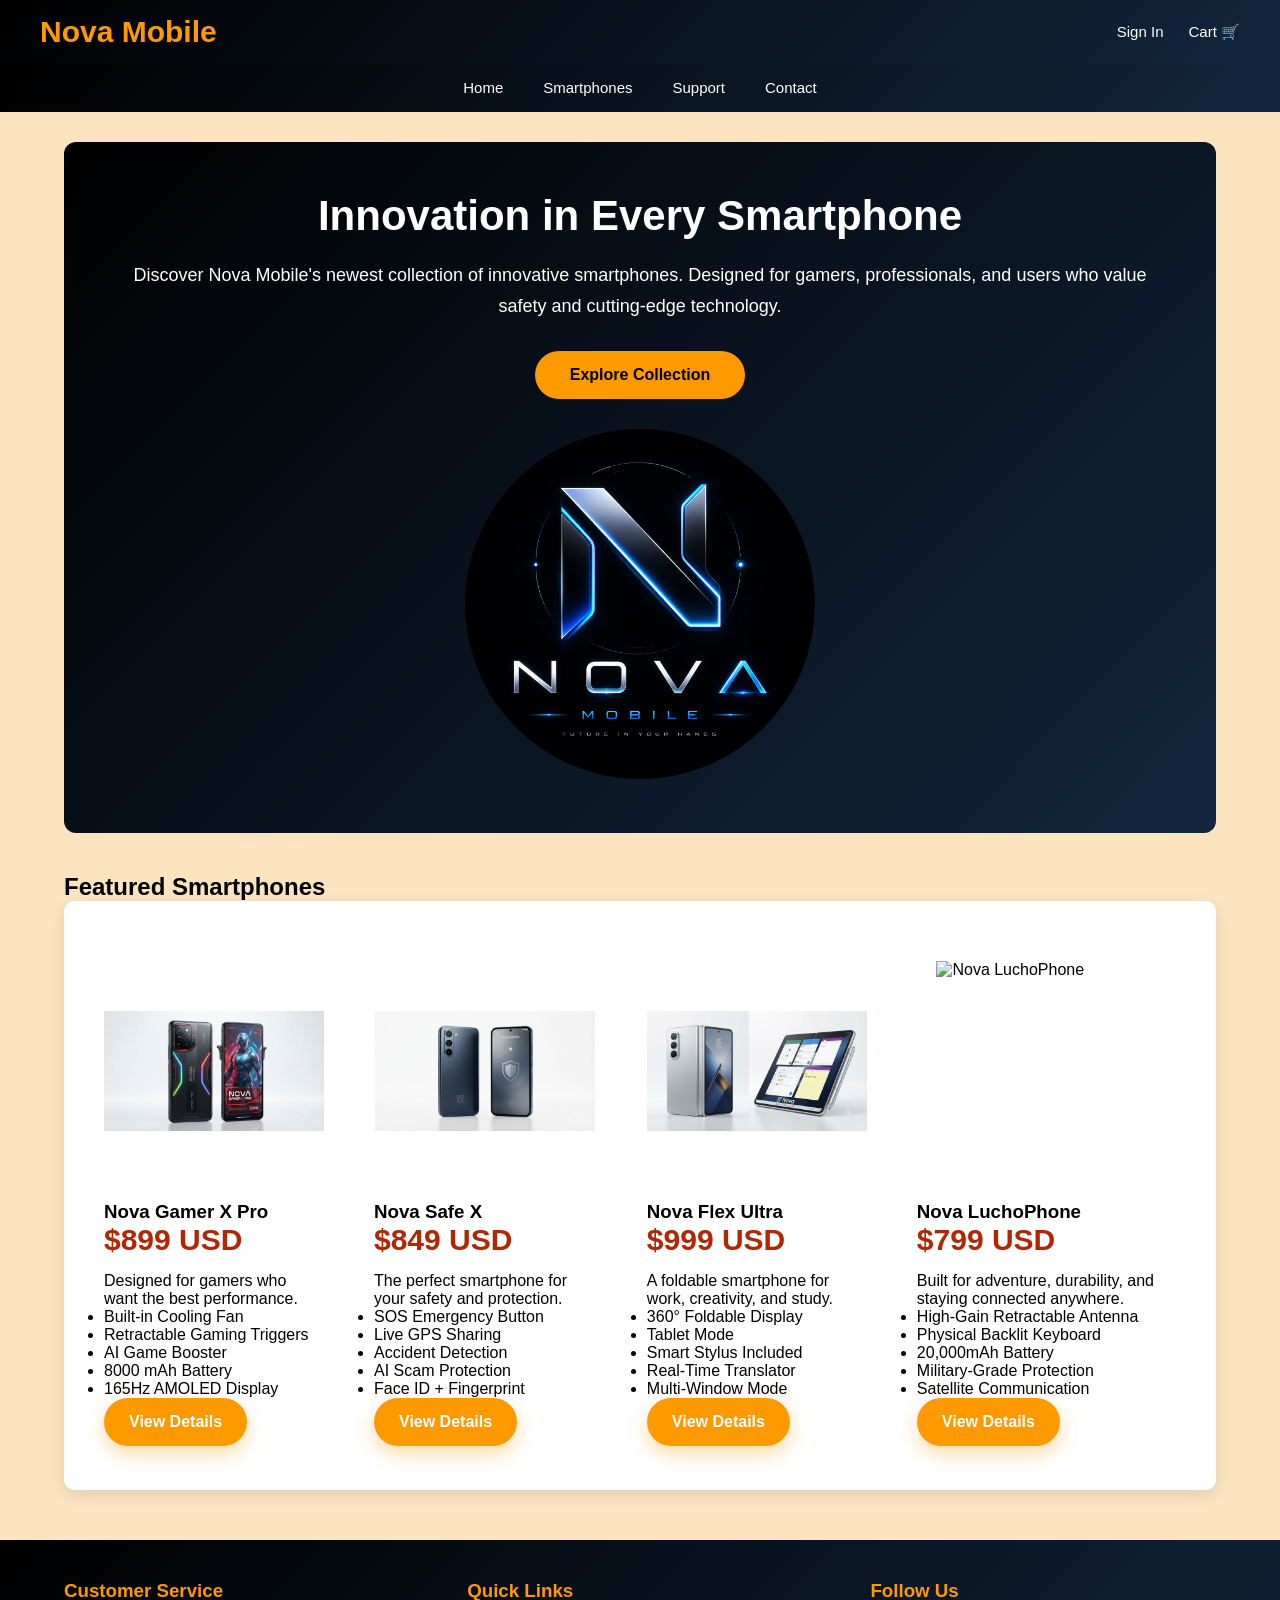
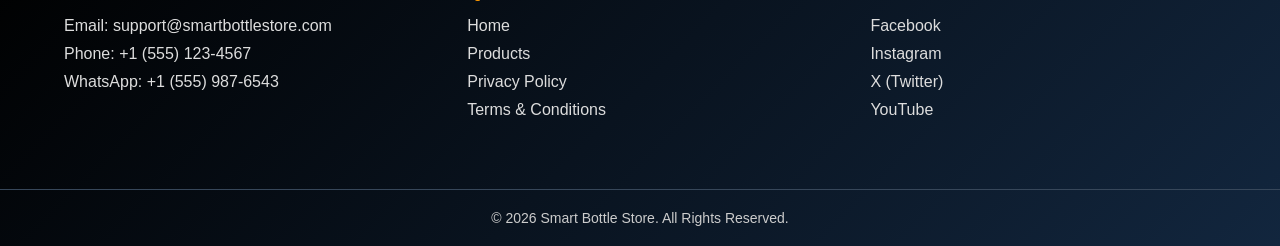
==== index.html @ 38d698f3 "Add files via upload" ====
<!DOCTYPE html>
<html lang="en">
<head>
    <meta charset="UTF-8">
    <meta name="viewport" content="width=device-width, initial-scale=1.0">
    <title>Smart Bottle Store</title>
    <link rel="stylesheet" href="css/style.css">
</head>
<body>
    <!-- HEADER -->
<header>

    <!-- Top Bar -->
    <div class="top-header">

        <!-- Logo -->
        <div class="logo">
            <h1>Nova Mobile</h1>
        </div>

    
        <!-- User Menu -->
        <div class="user-menu">
            <a href="#">Sign In</a>
            <a href="#">Cart 🛒</a>
        </div>

    </div>

    <!-- Navigation -->
    <nav>
        <ul>
            <li><a href="index.html">Home</a></li>
            <li><a href="#Smartphones">Smartphones</a></li>
            <li><a href="#customer-service">Support</a></li>
            <li><a href="#customer-service">Contact</a></li>
        </ul>
    </nav>

</header>
<!-- HERO BANNER -->
<section class="hero-banner">

    <div class="hero-content">

        <h2>Innovation in Every Smartphone</h2>

        <p>
            Discover Nova Mobile's newest collection of innovative smartphones.
            Designed for gamers, professionals, and users who value safety and cutting-edge technology.
        </p>

        <a href="#Smartphones" class="shop-btn">Explore Collection</a>

    </div>

    <div class="hero-image">
        <img src="img/logo2.png" alt="Nova Mobile Smartphones">
    </div>

</section>
<!-- MAIN CONTENT -->
 
<main>
    <section class="products" id="Smartphones">

        <h2 class="section-title">Featured Smartphones</h2>

        <div class="product-container">

            <!-- PHONE 1 -->
            <div class="product-card">

                <img src="img/Gemini_Generated_Image_2kszcy2kszcy2ksz.png" alt="Nova Gamer X Pro">

                <h3>Nova Gamer X Pro</h3>

                <p class="price">$899 USD</p>

                <p>
                    Designed for gamers who want the best performance.
                </p>

                <ul>
                    <li> Built-in Cooling Fan</li>
                    <li> Retractable Gaming Triggers</li>
                    <li> AI Game Booster</li>
                    <li> 8000 mAh Battery</li>
                    <li> 165Hz AMOLED Display</li>
                </ul>

                
                <a href="gamer-x-pro.html" class="buy-btn"> View Details</a>

            </div>

            <!-- PHONE 2 -->
            <div class="product-card">

                <img src="img/Gemini_Generated_Image_jlbcwejlbcwejlbc.png" alt="Nova Safe X">

                <h3>Nova Safe X</h3>

                <p class="price">$849 USD</p>

                <p>
                    The perfect smartphone for your safety and protection.
                </p>

                <ul>
                    <li> SOS Emergency Button</li>
                    <li> Live GPS Sharing</li>
                    <li> Accident Detection</li>
                    <li> AI Scam Protection</li>
                    <li> Face ID + Fingerprint</li>
                </ul>

                
               <a href="safe-x.html" class="buy-btn"> View Details</a>
            </div>

            <!-- PHONE 3 -->
            <div class="product-card">

                <img src="img/Gemini_Generated_Image_oyzgpmoyzgpmoyzg.png" alt="Nova Flex Ultra">

                <h3>Nova Flex Ultra</h3>

                <p class="price">$999 USD</p>

                <p>
                    A foldable smartphone for work, creativity, and study.
                </p>

                <ul>
                    <li> 360° Foldable Display</li>
                    <li> Tablet Mode</li>
                    <li> Smart Stylus Included</li>
                    <li> Real-Time Translator</li>
                    <li> Multi-Window Mode</li>
                </ul>

                
                <a href="flex-ultra.html" class="buy-btn"> View Details</a>

            </div>


            <div class="product-card">

    <img src="img/luchophone.png" alt="Nova LuchoPhone">

    <h3>Nova LuchoPhone</h3>

    <p class="price">$799 USD</p>

    <p>
        Built for adventure, durability, and staying connected anywhere.
    </p>

    <ul>
        <li> High-Gain Retractable Antenna</li>
        <li> Physical Backlit Keyboard</li>
        <li> 20,000mAh Battery</li>
        <li> Military-Grade Protection</li>
        <li> Satellite Communication</li>
    </ul>

    <a href="luchophone.html" class="buy-btn">
        View Details
    </a>

</div>


        </div>

    </section>
    

</main>

<!-- PHONE 4 -->




        <!-- FOOTER -->
    <footer>

        <div class="footer-container">

            <!-- Customer Service -->
            <div class="footer-section"id="customer-service">
                <h3>Customer Service</h3>
                <p>Email: support@smartbottlestore.com</p>
                <p>Phone: +1 (555) 123-4567</p>
                <p>WhatsApp: +1 (555) 987-6543</p>
            </div>

            <!-- Quick Links -->
            <div class="footer-section">
                <h3>Quick Links</h3>
                <ul>
                    <li><a href="#">Home</a></li>
                    <li><a href="#">Products</a></li>
                    <li><a href="#">Privacy Policy</a></li>
                    <li><a href="#">Terms & Conditions</a></li>
                </ul>
            </div>

            <!-- Follow Us -->
            <div class="footer-section">
                <h3>Follow Us</h3>
                <p>Facebook</p>
                <p>Instagram</p>
                <p>X (Twitter)</p>
                <p>YouTube</p>
            </div>

        </div>

        <hr>

        <div class="footer-bottom">
            <p>&copy; 2026 Smart Bottle Store. All Rights Reserved.</p>
        </div>









        <!-- SUCCESS MODAL -->

<div id="successModal" class="modal">

    <div class="modal-content success-content">

        <h1>🎉</h1>

        <h2>Purchase Successful!</h2>

        <p>

            Thank you for choosing Nova Mobile.

        </p>

        <p>

            Your order has been placed successfully.

        </p>

        <h3>

            Order Number

        </h3>

        <p>

            #NM-2026-00154

        </p>

        <h3>

            Estimated Delivery

        </h3>

        <p>

            2 - 5 Business Days

        </p>

        <button id="continueShopping">

            Continue Shopping

        </button>

    </div>

</div>
    </footer>



<script>

const modal = document.getElementById("checkoutModal");

const openBtn = document.getElementById("openCheckout");

const closeBtn = document.querySelector(".close");

const cancelBtn = document.querySelector(".cancel-btn");

const confirmBtn = document.querySelector(".confirm-btn");

openBtn.onclick = function(){

    modal.style.display = "flex";

}

closeBtn.onclick = function(){

    modal.style.display = "none";

}

cancelBtn.onclick = function(){

    modal.style.display = "none";

}

window.onclick = function(event){

    if(event.target == modal){

        modal.style.display = "none";

    }

}

confirmBtn.onclick = function(){

    modal.style.display = "none";

    document.getElementById("successModal").style.display = "flex";

}

</script>











</body>
</html>
---- css/style.css ----
/* ==========================
   GENERAL
========================== */

*{
    margin: 0;
    padding: 0;
    box-sizing: border-box;
    font-family: Arial, Helvetica, sans-serif;

}
html{
    scroll-behavior: smooth;
}

body{
    background: #f991003e;
}

/* ==========================
   HEADER
========================== */

header{
    width: 100%;
}

/* Barra superior */

.top-header{
     background: linear-gradient(135deg,#000000, #12263e);
    color: white;

    display: flex;
    justify-content: space-between;
    align-items: center;

    padding: 15px 40px;
}

/* Logo */

.logo h1{
    font-size: 30px;
    color: #ff9900;
    cursor: pointer;
    
}

/* ==========================
   SEARCH BAR
========================== */

.search-box{
    width: 50%;
}

.search-box form{
    display: flex;
}

.search-box input{
    width: 100%;
    padding: 12px;

    border: none;
    outline: none;

    font-size: 16px;

    border-radius: 5px 0 0 5px;
}

.search-box button{
    background: #febd69;
    border: none;

    padding: 12px 20px;

    cursor: pointer;

    border-radius: 0 5px 5px 0;

    transition: .3s;
}

.search-box button:hover{
    background: #f3a847;
}

/* ==========================
   USER MENU
========================== */

.user-menu{
    display: flex;
    gap: 25px;
}

.user-menu a{
    color: white;
    text-decoration: none;
    font-size: 15px;
    transition: .3s;
}

.user-menu a:hover{
    color: #ff9900;
}

/* ==========================
   NAVIGATION
========================== */

nav{
     background: linear-gradient(135deg,#000000, #12263e);
}

nav ul{
    display: flex;
    justify-content: center;
    list-style: none;
}

nav ul li{
    padding: 15px 20px;
}

nav ul li a{
    text-decoration: none;
    color: white;
    font-size: 15px;
    transition: .3s;
}

nav ul li:hover{
    background: #000000;
}

nav ul li a:hover{
    color: #ff9900;
}
/* ==========================
   HERO BANNER
========================== */

.hero-banner{
    width: 90%;
    margin: 30px auto;
    background: linear-gradient(135deg,#000000, #12263e);
    color: white;

    display: flex;
    justify-content: space-between;
    align-items: center;

    padding: 50px;

    border-radius: 12px;
    flex-direction: column;
    text-align: center;
}

.hero-content{
    width: 100%;
}

.hero-content h2{
    font-size: 42px;
    margin-bottom: 20px;
}

.hero-content p{
    font-size: 18px;
    line-height: 1.7;
    margin-bottom: 30px;
}

.shop-btn{
    display: inline-block;
    background: #ff9900;
    color: black;

    text-decoration: none;

    padding: 15px 35px;

    border-radius: 30px;

    font-weight: bold;

    transition: .3s;
}

.shop-btn:hover{
    background: #febd69;
}

.hero-image{
    width: 100%;
    text-align: center;
    margin-top: 30px;
    
}

.hero-image img{
    width: 100%;
    max-width: 350px;
    border-radius: 80%;

}




/* ==========================
   MAIN CONTENT
========================== */

main{
    width: 90%;
    margin: 40px auto;
}

/* Contenedor del producto */

.product-container{
    background: white;
    border-radius: 10px;
    padding: 40px;

    display: flex;
    gap: 50px;

    box-shadow: 0 5px 15px rgba(0,0,0,.1);
}

/* ==========================
   PRODUCT IMAGE
========================== */

.product-image{
    flex: 1;

    display: flex;
    justify-content: center;
    align-items: center;
}

.product-image img{
    width: 100%;
    max-width: 400px;

    transition: .3s;
}

.product-image img:hover{
    transform: scale(1.05);
}

/* ==========================
   PRODUCT INFORMATION
========================== */

.product-info{
    flex: 1.2;
}

.product-info h2{
    font-size: 32px;
    color: #131921;

    margin-bottom: 20px;
}

.category,
.price,
.availability{
    font-size: 18px;
    margin-bottom: 15px;
}

.price{
    color: #B12704;
    font-size: 30px;
    font-weight: bold;
}

.availability{
    color: green;
    font-weight: bold;
}

.product-info h3{
    margin-top: 25px;
    margin-bottom: 10px;
    color: #232f3e;
}

.product-info p{
    line-height: 1.7;
    color: #444;
}

.product-info ul{
    margin-top: 15px;
    margin-left: 20px;
}

.product-info ul li{
    margin-bottom: 10px;
    color: #333;
}

/* ==========================
   PRODUCT CARD IMAGE
========================== */

.product-card img{
    width: 220px;
    height: 220px;

    object-fit: contain;

    display: block;
    margin: 20px auto;
}

/* ==========================
   BUY BUTTON
========================== */

.buy-btn{

    position: relative;

    overflow: hidden;

    background: linear-gradient(135deg,#ff9900,#ff6b00);

    color: white;

    border: none;

    padding: 16px 35px;

    border-radius: 50px;

    font-size: 17px;

    font-weight: bold;

    cursor: pointer;

    transition: all .35s ease;

    box-shadow: 0 8px 20px rgba(255,153,0,.35);

}

.buy-btn:hover{

    transform: translateY(-4px);

    box-shadow: 0 15px 30px rgba(255,153,0,.45);

}

.buy-btn::before{

    content:"";

    position:absolute;

    top:0;

    left:-120%;

    width:70%;

    height:100%;

    background:rgba(255,255,255,.35);

    transform:skewX(-25deg);

    transition:.6s;

}

.buy-btn:hover::before{

    left:150%;

}

.buy-btn:active{

    transform:scale(.96);

}
.buy-btn{

    display:inline-block;

    text-decoration:none;

    background:linear-gradient(135deg,#ff9900,#ff6b00);

    color:white;

    padding:16px 35px;

    border-radius:50px;

    font-size:17px;

    font-weight:bold;

    transition:.35s;

    box-shadow:0 8px 20px rgba(255,153,0,.35);

}

.buy-btn:hover{

    transform:translateY(-4px);

    box-shadow:0 15px 30px rgba(255,153,0,.45);

    color:white;

}


/* ==========================
   FOOTER
========================== */

footer{
    background: linear-gradient(135deg,#000000, #12263e);
    color: white;
    margin-top: 50px;
}

.footer-container{
    width: 90%;
    margin: auto;

    display: flex;
    justify-content: space-between;
    flex-wrap: wrap;

    padding: 40px 0;
}

.footer-section{
    width: 30%;
    min-width: 250px;
    margin-bottom: 20px;
}

.footer-section h3{
    color: #ff9900;
    margin-bottom: 15px;
}

.footer-section p{
    margin-bottom: 10px;
    color: #ddd;
}

.footer-section ul{
    list-style: none;
}

.footer-section ul li{
    margin-bottom: 10px;
}

.footer-section ul li a{
    color: #ddd;
    text-decoration: none;
    transition: .3s;
}

.footer-section ul li a:hover{
    color: #ff9900;
}

footer hr{
    border: none;
    border-top: 1px solid #37475a;
}

.footer-bottom{
    text-align: center;
    padding: 20px;
    font-size: 14px;
    color: #ccc;
}

/* ==========================
   RESPONSIVE DESIGN
========================== */

@media(max-width: 992px){

    .top-header{
        flex-direction: column;
        gap: 20px;
    }

    .search-box{
        width: 100%;
    }

    .product-container{
        flex-direction: column;
        text-align: center;
    }

    .product-image img{
        max-width: 300px;
    }

    .product-info ul{
        text-align: left;
        display: inline-block;
    }

    .footer-container{
        flex-direction: column;
        align-items: center;
        text-align: center;
    }

    .footer-section{
        width: 100%;
    }

}

@media(max-width:600px){

    .logo h1{
        font-size: 24px;
    }

    nav ul{
        flex-direction: column;
        align-items: center;
    }

    nav ul li{
        width: 100%;
        text-align: center;
    }

    .search-box input{
        font-size: 14px;
    }

    .search-box button{
        font-size: 14px;
    }

    .product-info h2{
        font-size: 26px;
    }

    .price{
        font-size: 26px;
    }

    .product-info button{
        width: 100%;
    }

}


/* ==========================================
   BREADCRUMB
========================================== */

.breadcrumb{
    width: 90%;
    margin: 25px auto;
    font-size: 14px;
    color: #555;
}

.breadcrumb a{
    text-decoration: none;
    color: #007185;
}

.breadcrumb a:hover{
    text-decoration: underline;
}

/* ==========================================
   PRODUCT DETAILS
========================================== */

.product-details{

    display: flex;

    gap: 40px;

    background: white;

    padding: 40px;

    border-radius: 10px;

    box-shadow: 0 5px 15px rgba(0,0,0,.1);

}

/* ==========================================
   PRODUCT GALLERY
========================================== */

.product-gallery{

    display:flex;

    gap:20px;

    flex:1;

}

.thumbnail-images{

    display:flex;

    flex-direction:column;

    gap:15px;

}

.thumbnail-images img{

    width:80px;

    height:80px;

    object-fit:contain;

    border:2px solid #ddd;

    border-radius:8px;

    cursor:pointer;

    transition:.3s;

    background:white;

}

.thumbnail-images img:hover{

    border-color:#ff9900;

    transform:scale(1.05);

}

.main-image{

    flex:1;

    display:flex;

    justify-content:center;

    align-items:center;

}

.main-image img{

    width:100%;

    max-width:450px;

    object-fit:contain;

}

/* ==========================================
   PRODUCT INFO
========================================== */

.product-info{

    flex:1;

}

.product-info h1{

    font-size:36px;

    color:#131921;

    margin-bottom:15px;

}

.rating{

    font-size:20px;

    margin-bottom:20px;

}

.rating span{

    color:#007185;

    font-size:16px;

}

.stock{

    color:green;

    font-weight:bold;

}

.product-info hr{

    margin:25px 0;

}

/* ==========================================
   COLOR BUTTONS
========================================== */

.colors button,
.storage button{

    padding:12px 18px;

    margin:8px 8px 0 0;

    border:2px solid #ccc;

    background:white;

    border-radius:8px;

    cursor:pointer;

    font-weight:bold;

    transition:.3s;

}

.colors button:hover,
.storage button:hover{

    border-color:#ff9900;

    color:#ff9900;

    transform:translateY(-2px);

}

/* ==========================================
   FEATURES
========================================== */

.highlights ul{

    margin-left:20px;

}

.highlights li{

    margin-bottom:10px;

}

/* ==========================================
   PURCHASE BUTTONS
========================================== */

.purchase-buttons{

    display:flex;

    gap:15px;

    margin-top:30px;

}

.cart-btn{

    background:#FFD814;

    border:none;

    padding:15px 25px;

    border-radius:30px;

    cursor:pointer;

    font-size:16px;

    font-weight:bold;

    transition:.3s;

}

.cart-btn:hover{

    background:#F7CA00;

}

.buy-btn{

    background:#ff9900;

    color:white;

    border:none;

    padding:15px 25px;

    border-radius:30px;

    cursor:pointer;

    font-size:16px;

    font-weight:bold;

    transition:.3s;

}

.buy-btn:hover{

    background:#e47911;

}

/* ==========================================
   SHIPPING
========================================== */

.shipping{

    margin-top:30px;

    line-height:2;

    color:#444;

}

/* ==========================================
   DESCRIPTION
========================================== */

.description-section,
.specifications,
.reviews,
.related-products{

    width:90%;

    margin:40px auto;

    background:white;

    padding:35px;

    border-radius:10px;

    box-shadow:0 5px 15px rgba(0,0,0,.08);

}

.description-section h2,
.specifications h2,
.reviews h2,
.related-products h2{

    margin-bottom:20px;

    color:#232f3e;

}

/* ==========================================
   TABLE
========================================== */

.specifications table{
    width:100%;
    border-collapse:collapse;

}

.specifications th{
    background:#232f3e;
    color:white;
    padding:15px;
    text-align:left;

}

.specifications td{

    padding:15px;

    border-bottom:1px solid #ddd;

}

/* ==========================================
   REVIEWS
========================================== */

.review-card{

    border-left:5px solid #ff9900;

    padding:20px;

    margin-top:20px;

    background:#fafafa;

    border-radius:8px;

}

/* ==========================================
   RELATED PRODUCTS
========================================== */

.related-container{

    display:flex;

    justify-content:center;

    gap:30px;

    flex-wrap:wrap;

}

.related-card{

    width:260px;

    background:white;

    border:1px solid #ddd;

    border-radius:10px;

    text-align:center;

    padding:20px;

    transition:.3s;

}

.related-card:hover{

    transform:translateY(-8px);

    box-shadow:0 10px 20px rgba(0,0,0,.15);

}

.related-card img{

    width:180px;

    height:180px;

    object-fit:contain;

}

.related-card h3{

    margin:15px 0;

}

.related-card a{

    display:inline-block;

    margin-top:15px;

    text-decoration:none;

    background:#ff9900;

    color:white;

    padding:12px 22px;

    border-radius:25px;

    transition:.3s;

}

.related-card a:hover{

    background:#e47911;

}

/* ==========================================
   RESPONSIVE PRODUCT PAGE
========================================== */

@media(max-width:900px){

    .product-details{

        flex-direction:column;

    }

    .product-gallery{

        flex-direction:column;

        align-items:center;

    }

    .thumbnail-images{

        flex-direction:row;

        justify-content:center;

    }

    .purchase-buttons{

        flex-direction:column;

    }

    .purchase-buttons button{

        width:100%;

    }

}


/*====================================
        CHECKOUT MODAL
====================================*/

.modal {
    display: none;
    position: fixed;
    z-index: 9999;
    left: 0;
    top: 0;
    width: 100%;
    height: 100%;
    background: rgba(0,0,0,.65);
    -webkit-backdrop-filter: blur(5px);
    backdrop-filter: blur(5px);
    justify-content: center;
    align-items: center;
    animation: fadeIn .3s ease;
}

.modal-content{

    background:white;

    width:90%;

    max-width:650px;

    border-radius:18px;

    padding:35px;

    position:relative;

    box-shadow:0 15px 40px rgba(0,0,0,.35);

    animation:zoom .3s ease;

}

.close{

    position:absolute;

    right:20px;

    top:15px;

    font-size:35px;

    cursor:pointer;

    color:#666;

    transition:.3s;

}

.close:hover{

    color:red;

    transform:rotate(90deg);

}

/*============================
      PRODUCT
=============================*/

.checkout-product{

    display:flex;

    align-items:center;

    gap:25px;

    margin:25px 0;

}

.checkout-product img{

    width:130px;

    height:130px;

    object-fit:contain;

}

.checkout-price{

    color:#B12704;

    font-size:28px;

    font-weight:bold;

}

/*============================
      INPUTS
=============================*/

.modal-content label{

    display:block;

    margin-top:18px;

    margin-bottom:8px;

    font-weight:bold;

}

.modal-content input,
.modal-content select{

    width:100%;

    padding:12px;

    border:1px solid #ccc;

    border-radius:8px;

    margin-bottom:12px;

    font-size:15px;

}

.modal-content input:focus,
.modal-content select:focus{

    outline:none;

    border-color:#ff9900;

    box-shadow:0 0 10px rgba(255,153,0,.3);

}

/*============================
      TOTAL
=============================*/

.total-price{

    text-align:right;

    color:#B12704;

    margin-top:25px;

}

/*============================
      BUTTONS
=============================*/

.modal-buttons{

    display:flex;

    justify-content:flex-end;

    gap:15px;

    margin-top:25px;

}

.cancel-btn{

    background:#ddd;

    border:none;

    padding:14px 30px;

    border-radius:30px;

    cursor:pointer;

    font-weight:bold;

    transition:.3s;

}

.cancel-btn:hover{

    background:#bbb;

}

.confirm-btn{

    background:linear-gradient(135deg,#ff9900,#ff6b00);

    color:white;

    border:none;

    padding:14px 35px;

    border-radius:30px;

    cursor:pointer;

    font-weight:bold;

    transition:.3s;

    box-shadow:0 8px 20px rgba(255,153,0,.35);

}

.confirm-btn:hover{

    transform:translateY(-3px);

    box-shadow:0 12px 25px rgba(255,153,0,.45);

}

/*============================
      ANIMATIONS
=============================*/

@keyframes fadeIn{

    from{

        opacity:0;

    }

    to{

        opacity:1;

    }

}

@keyframes zoom{

    from{

        transform:scale(.8);

        opacity:0;

    }

    to{

        transform:scale(1);

        opacity:1;

    }

}

/*==========================
     SUCCESS MODAL
==========================*/

.success-content{

    text-align:center;

}

.success-content h1{

    font-size:80px;

    margin-bottom:15px;

}

.success-content h2{

    color:#28a745;

    margin-bottom:20px;

}

.success-content p{

    margin:10px 0;

    font-size:17px;

}

.success-content button{

    margin-top:30px;

    background:linear-gradient(135deg,#ff9900,#ff6b00);

    color:white;

    border:none;

    padding:15px 35px;

    border-radius:40px;

    cursor:pointer;

    font-size:17px;

    font-weight:bold;

    transition:.3s;

}

.success-content button:hover{

    transform:translateY(-3px);

}
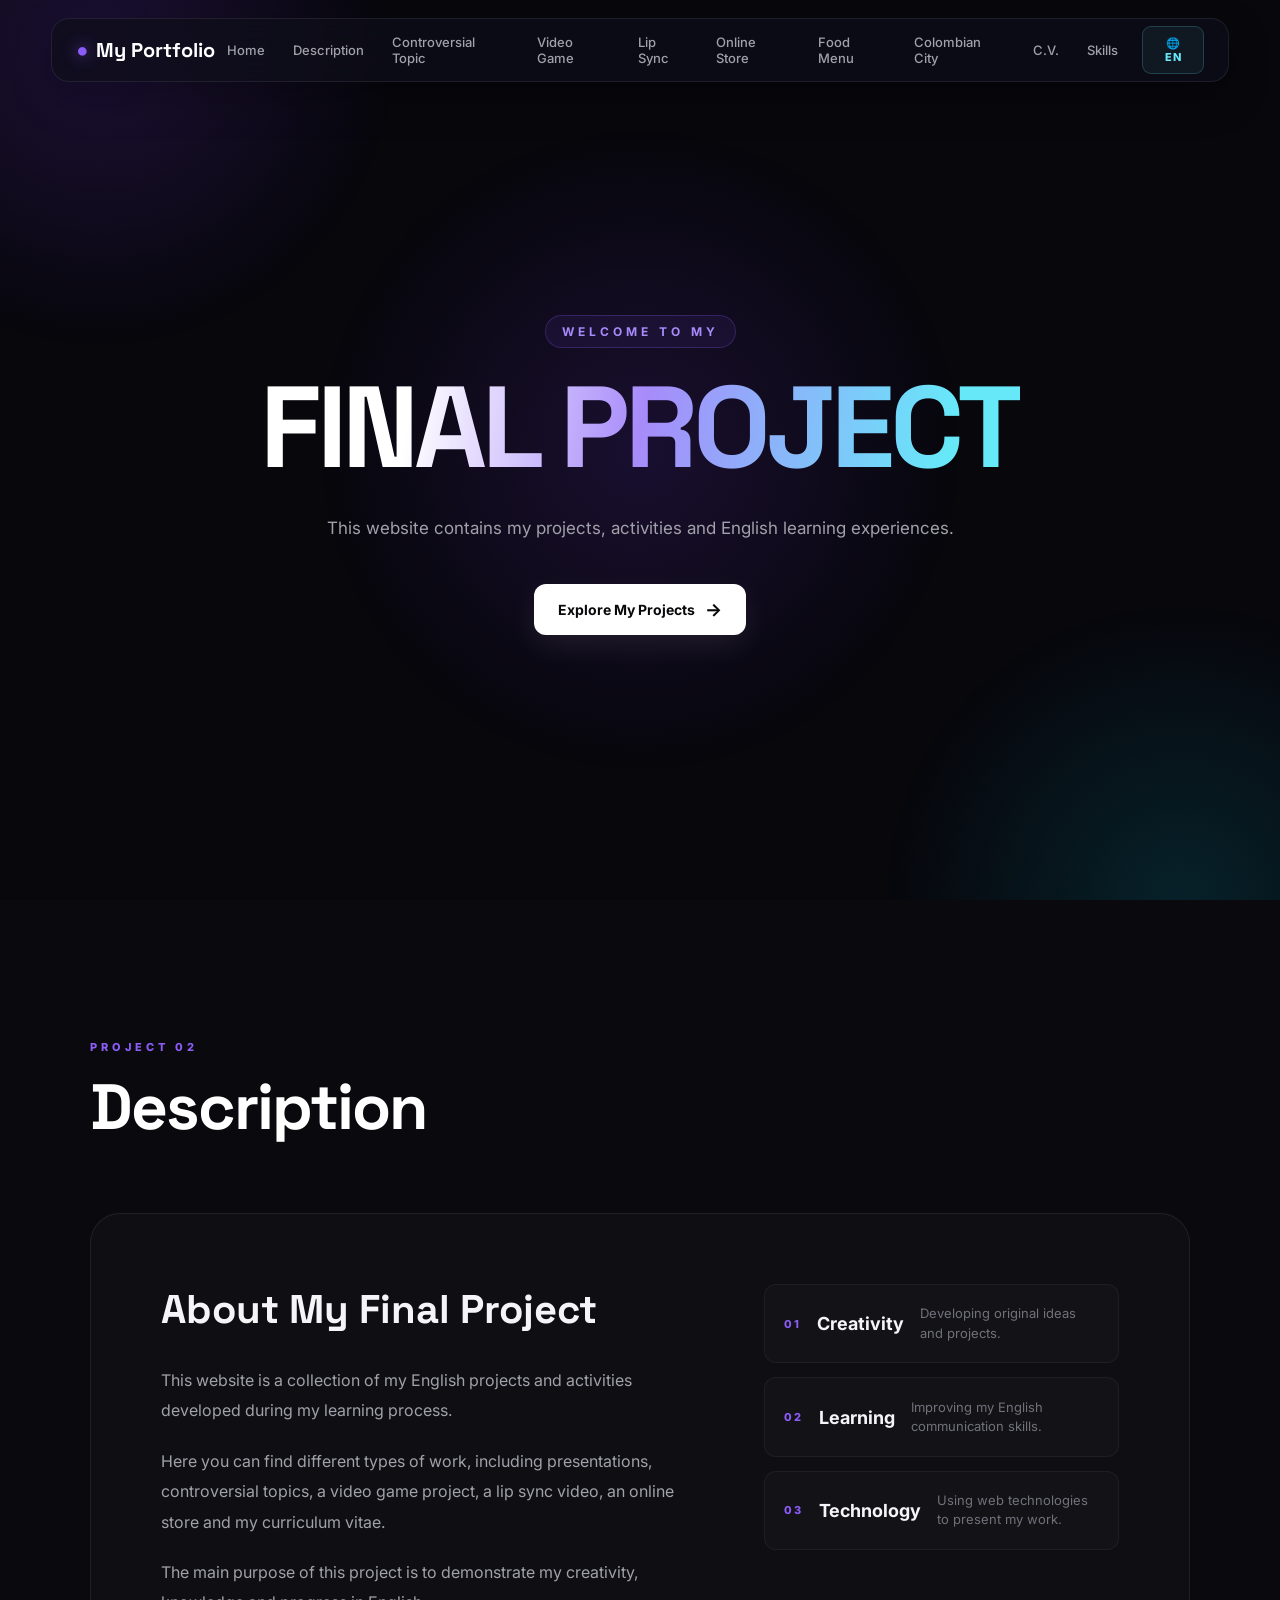
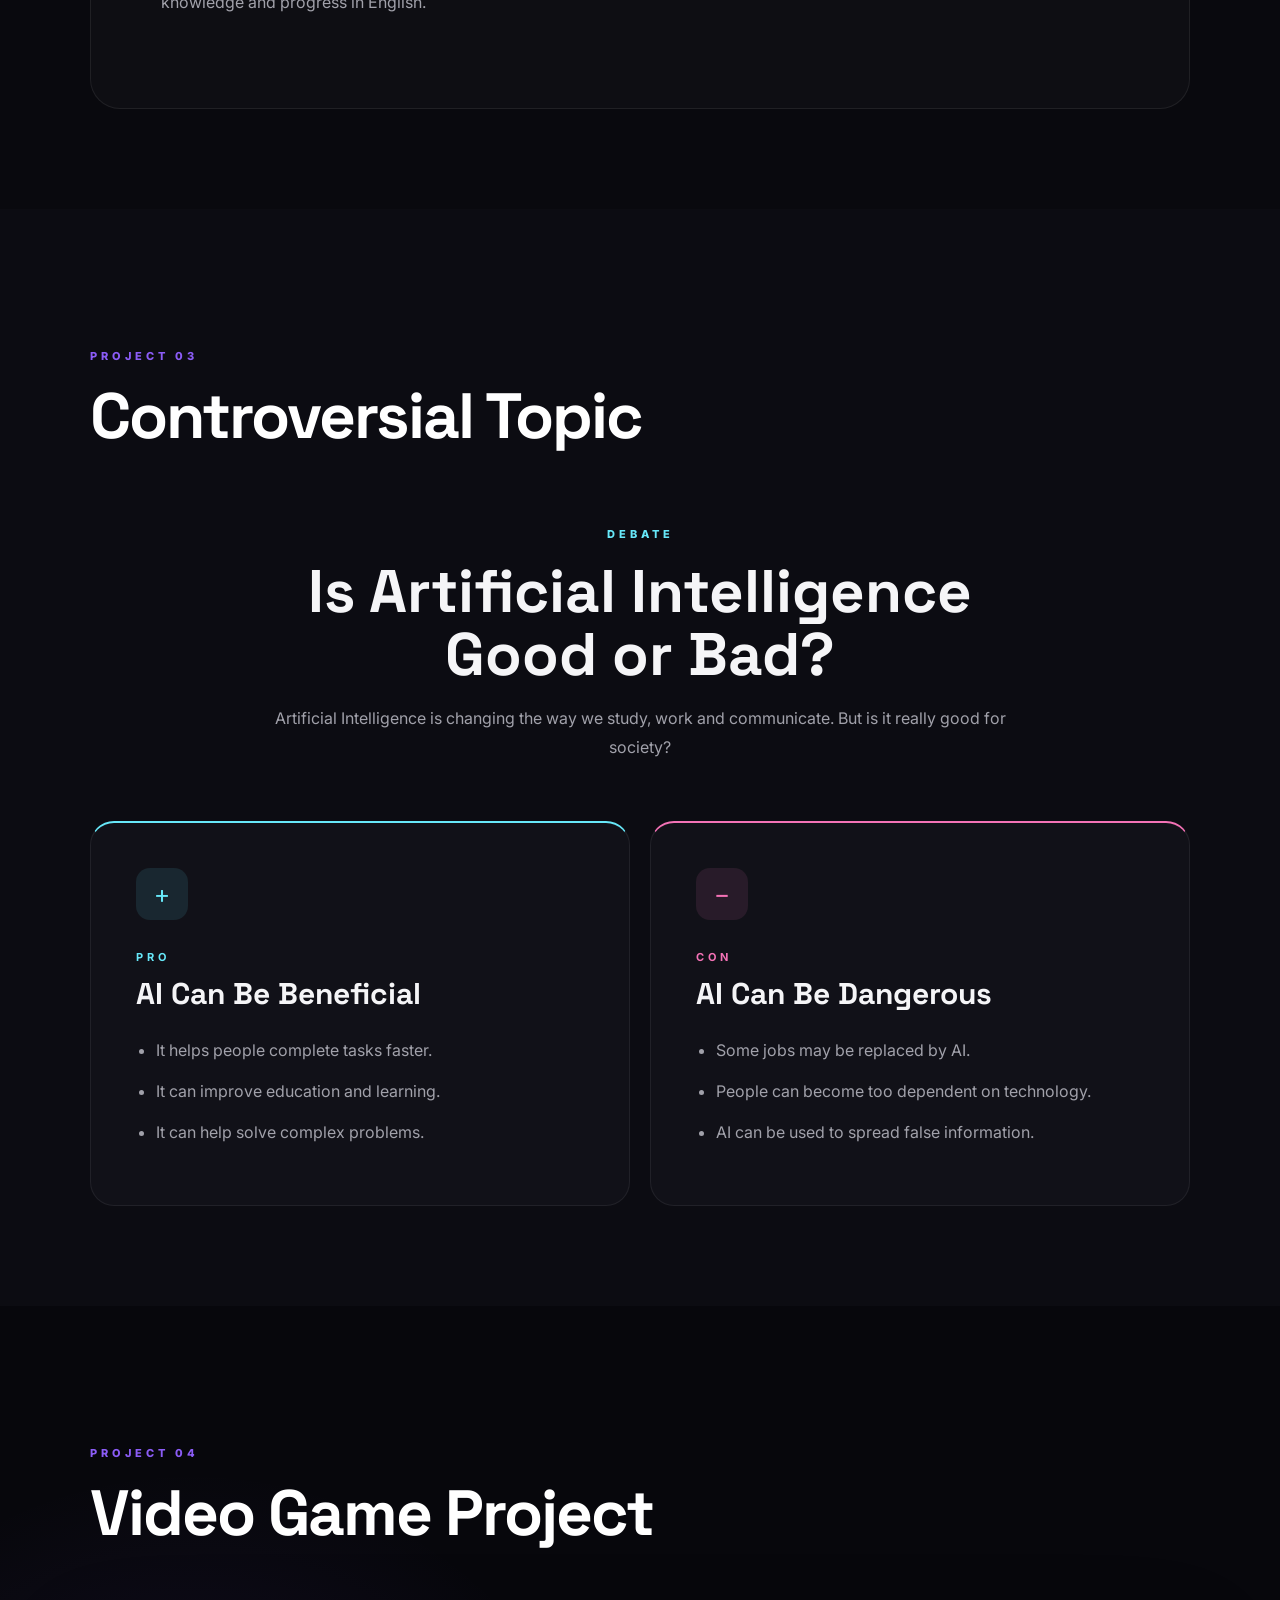
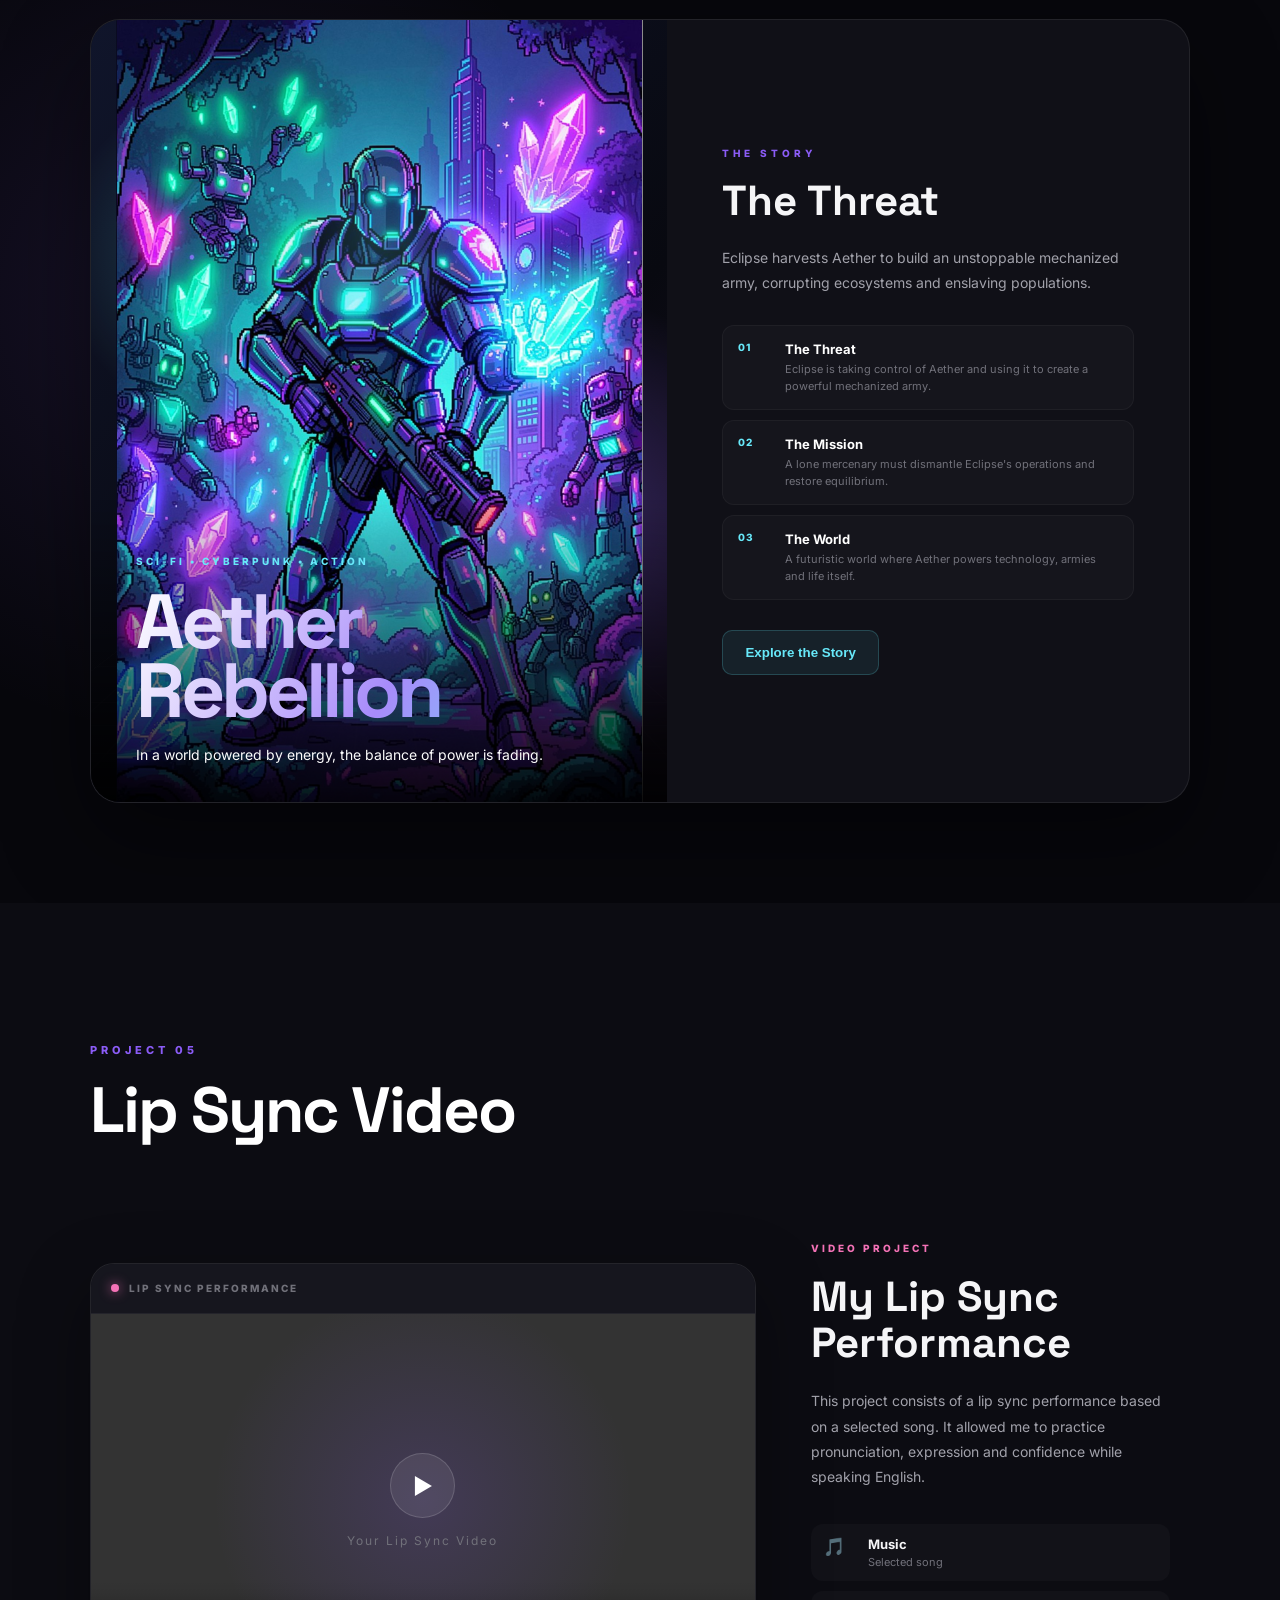
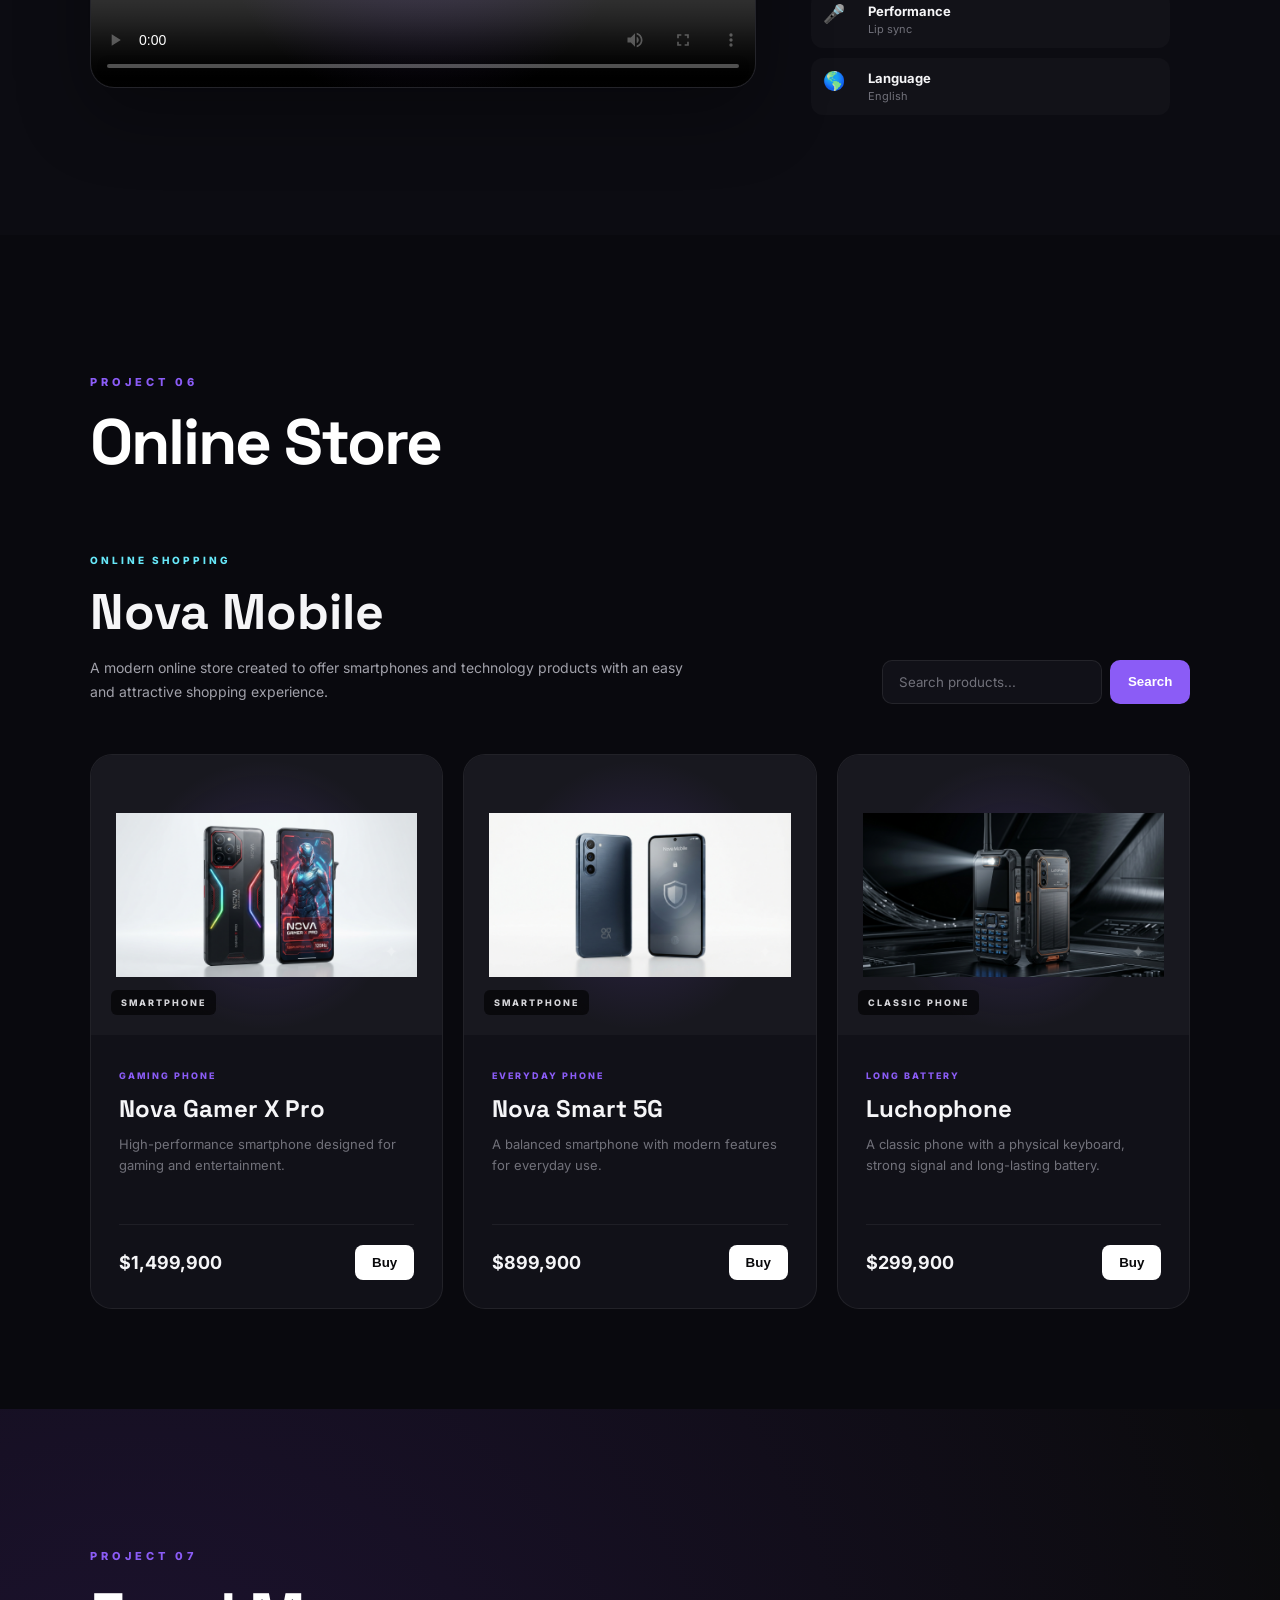
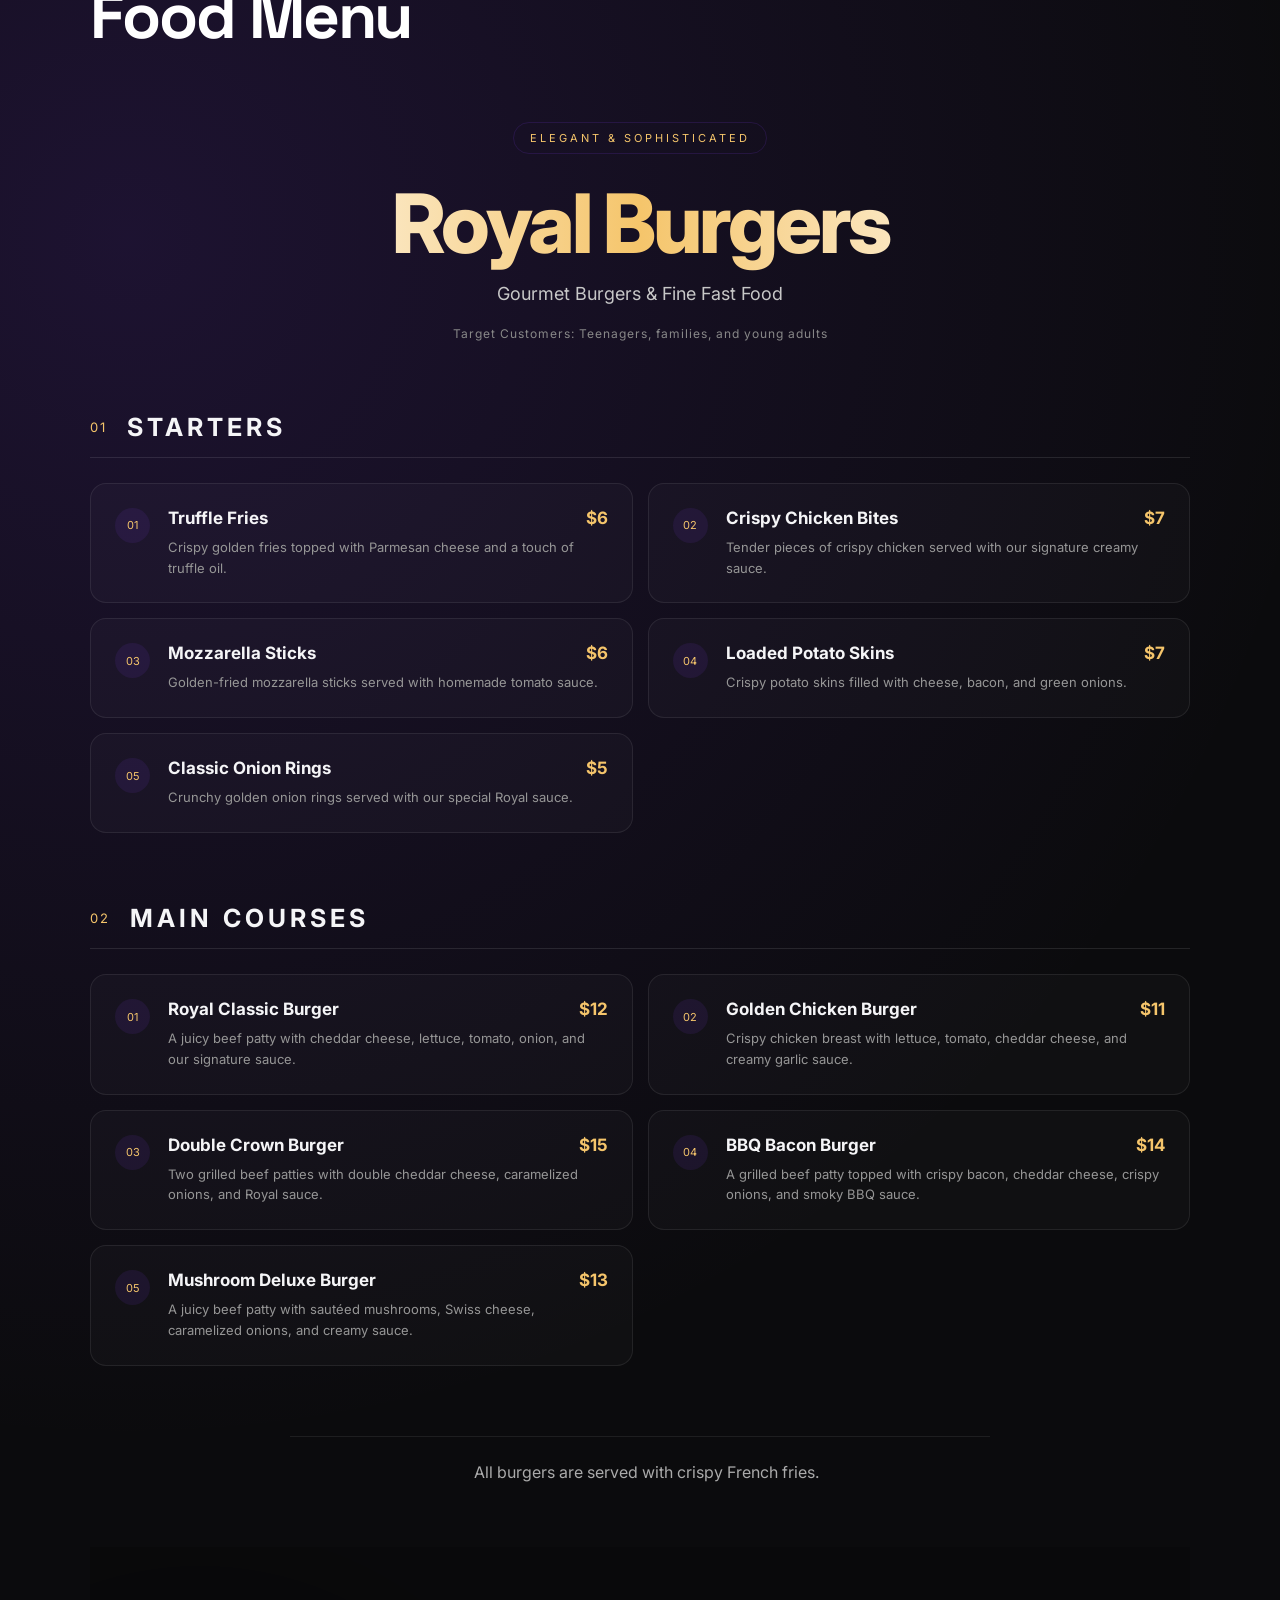
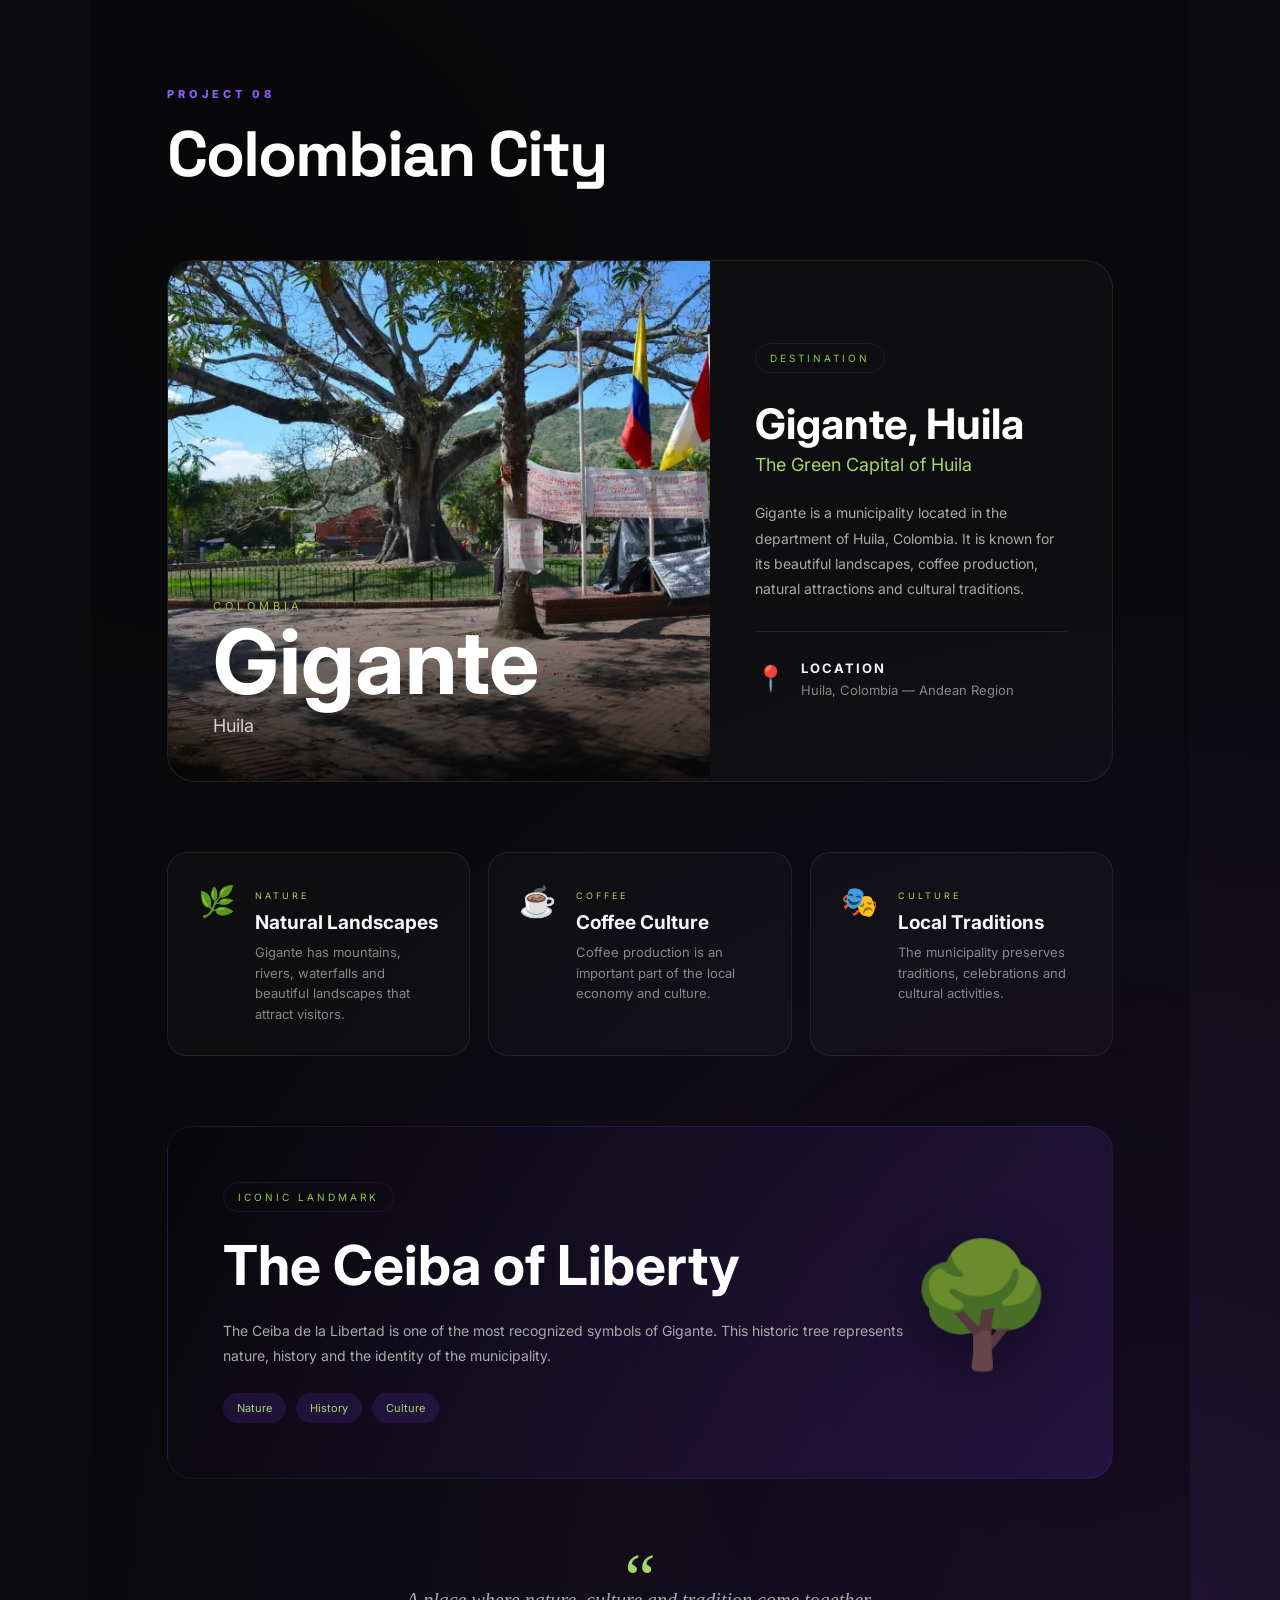
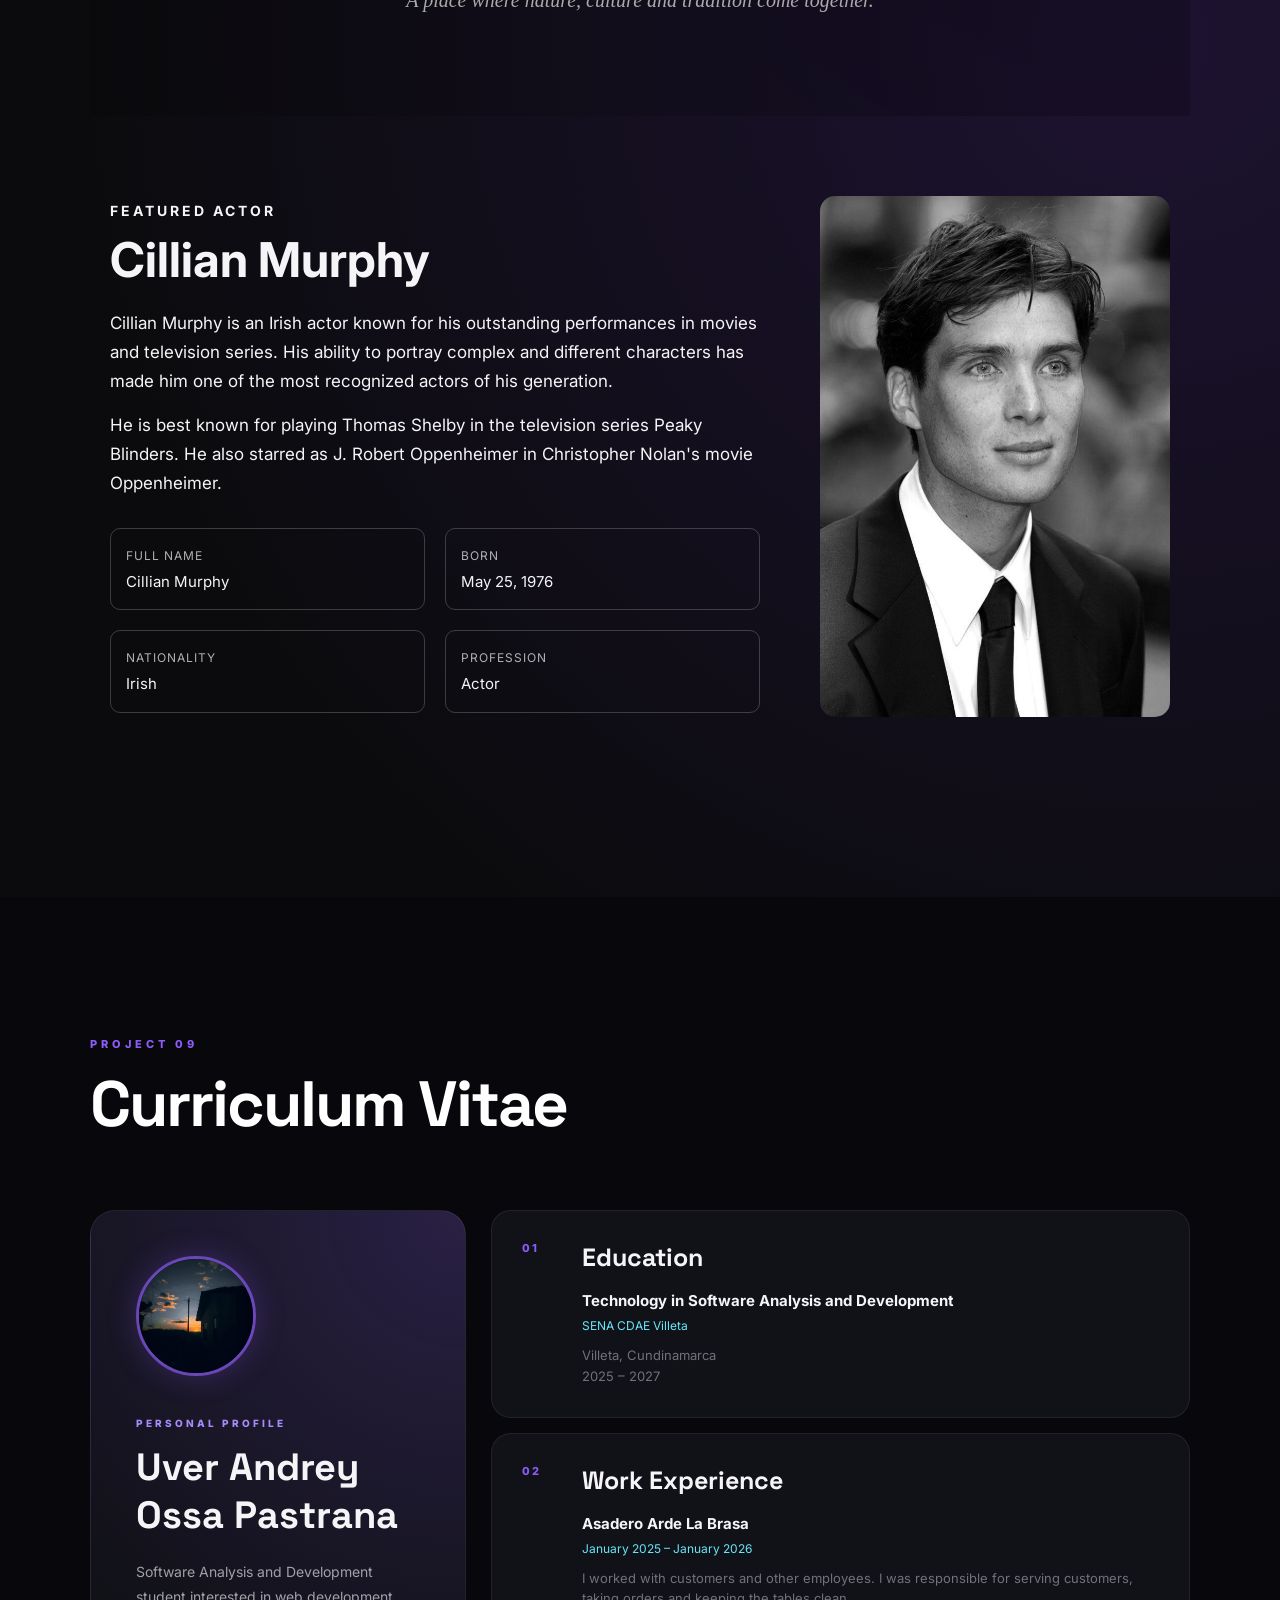
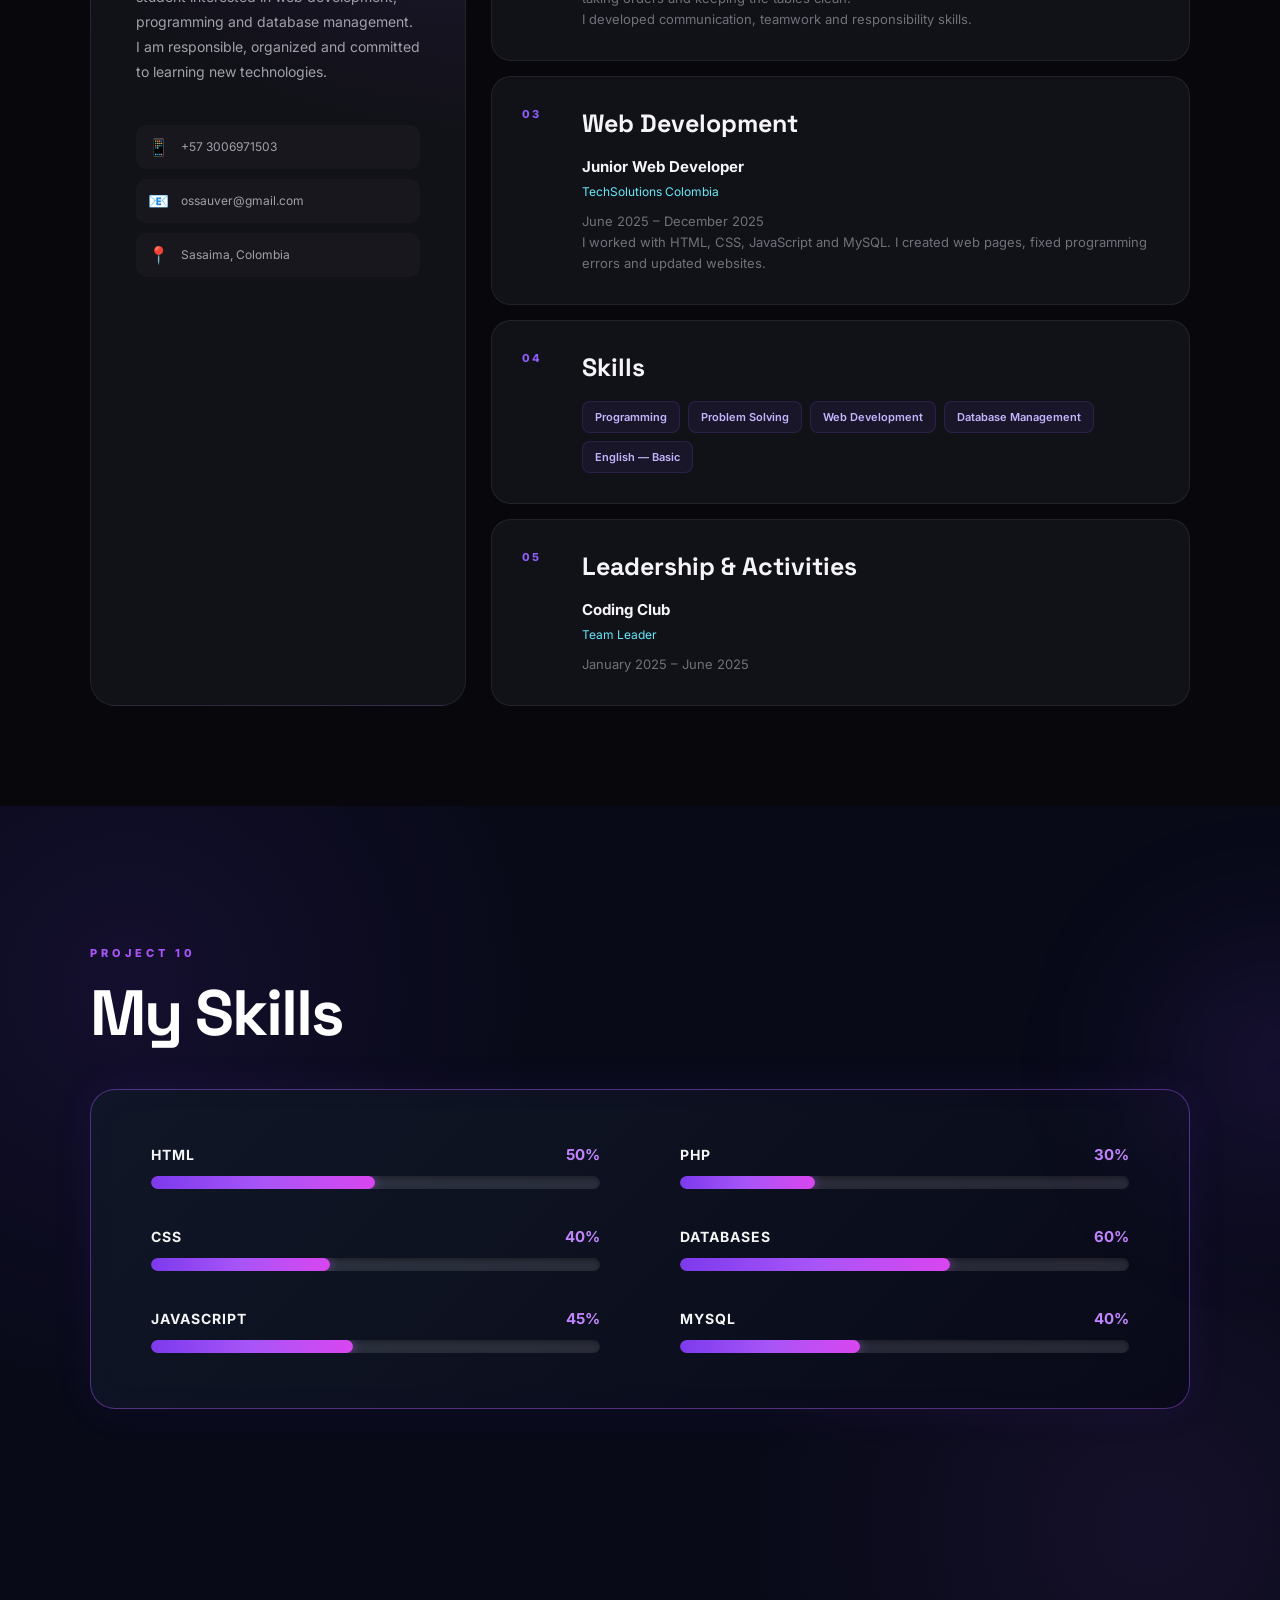
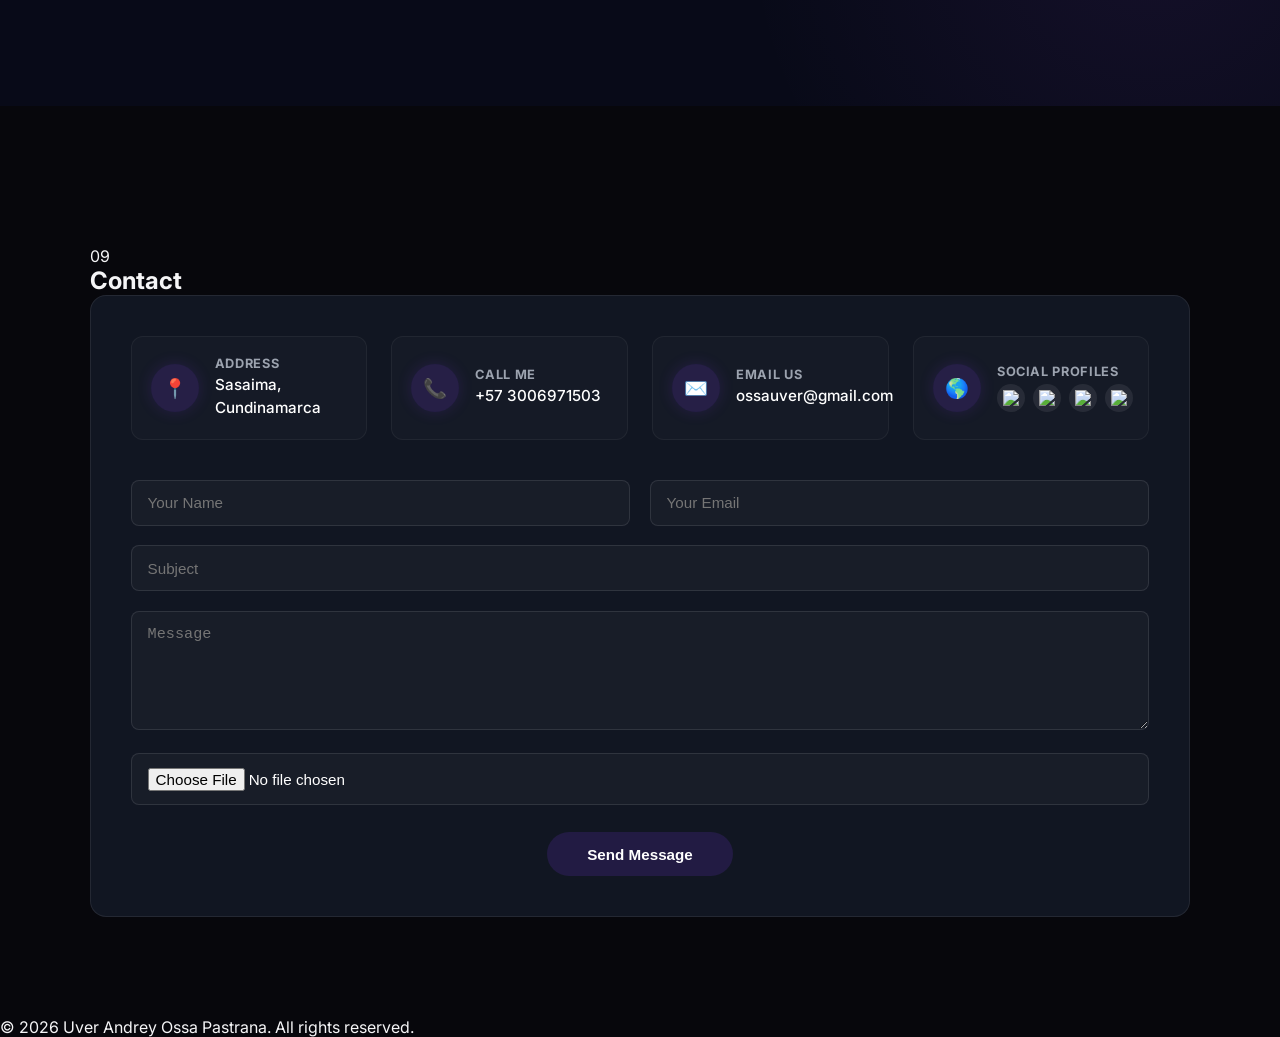
==== commit 78c5771c: "Add files via upload" ====
--- a/index.html
+++ b/index.html
@@ -1,357 +1,2375 @@
 <!DOCTYPE html>
 <html lang="en">
+
 <head>
+
     <meta charset="UTF-8">
+
     <meta name="viewport" content="width=device-width, initial-scale=1.0">
-    <title>Smart Bottle Store</title>
+
+    <title>My Final Project</title>
+
     <link rel="stylesheet" href="css/style.css">
+
 </head>
+
+
 <body>
-    <!-- HEADER -->
-<header>
-
-    <!-- Top Bar -->
-    <div class="top-header">
-
-        <!-- Logo -->
-        <div class="logo">
-            <h1>Nova Mobile</h1>
+
+
+    <!-- =====================================================
+         NAVIGATION
+         ===================================================== -->
+
+    <header>
+
+        <nav class="navbar">
+
+            <a href="#home" class="logo" data-i18n="logo">
+                My Portfolio
+            </a>
+
+
+            <button
+                class="menu-toggle"
+                id="menuToggle"
+                aria-label="Open menu">
+
+                ☰
+
+            </button>
+
+
+            <ul class="nav-links" id="navLinks">
+
+                <li>
+                    <a href="#home" data-i18n="navHome">
+                        Home
+                    </a>
+                </li>
+
+
+                <li>
+                    <a href="#description" data-i18n="navDescription">
+                        Description
+                    </a>
+                </li>
+
+
+                <li>
+                    <a href="#controversial" data-i18n="navControversial">
+                        Controversial Topic
+                    </a>
+                </li>
+
+
+                <li>
+                    <a href="#videogame" data-i18n="navGame">
+                        Video Game
+                    </a>
+                </li>
+
+
+                <li>
+                    <a href="#lipsync" data-i18n="navLipSync">
+                        Lip Sync
+                    </a>
+                </li>
+
+
+                <li>
+                    <a href="#store" data-i18n="navStore">
+                        Online Store
+                    </a>
+                </li>
+                <li>
+                  <a href="#foodmenu" data-i18n="navFoodMenu">
+                        Food Menu
+                   </a>
+                </li>
+
+                 <li>
+                    <a href="#city" data-i18n="navCity">
+                  Colombian City
+                    </a>
+                </li>
+
+
+                <li>
+                    <a href="#cv" data-i18n="navCV">
+                        C.V.
+                    </a>
+                </li>
+                 <li>
+                    <a href="#skills" data-i18n="navskills">
+                  skills
+                    </a>
+                </li>
+                
+               
+
+
+
+                <!-- LANGUAGE BUTTON -->
+
+                <li class="language-item">
+
+                    <button
+                        id="languageToggle"
+                        class="language-button">
+
+                        🌐 EN
+
+                    </button>
+
+                </li>
+
+            </ul>
+
+        </nav>
+
+    </header>
+
+
+
+    <!-- =====================================================
+         MAIN
+         ===================================================== -->
+
+    <main>
+
+
+        <!-- =================================================
+             HOME
+             ================================================= -->
+
+        <section id="home" class="hero">
+
+            <div class="hero-content">
+
+
+                <p
+                    class="welcome"
+                    data-i18n="welcome">
+
+                    WELCOME TO MY
+
+                </p>
+
+
+                <h1 data-i18n="heroTitle">
+
+                    FINAL PROJECT
+
+                </h1>
+
+
+                <p
+                    class="description"
+                    data-i18n="heroDescription">
+
+                    This website contains my projects,
+                    activities and English learning experiences.
+
+                </p>
+
+
+                <a
+                    href="#slide"
+                    class="button"
+                    data-i18n="heroButton">
+
+                    Explore My Projects
+
+                </a>
+
+
+            </div>
+
+        </section>
+
+
+
+
+
+
+        <!-- =================================================
+             PROJECT 02 — DESCRIPTION
+             ================================================= -->
+
+        <section
+            id="description"
+            class="project-section description-section">
+
+
+            <div class="section-title">
+
+                <p data-i18n="descriptionProject">
+
+                    PROJECT 02
+
+                </p>
+
+
+                <h2 data-i18n="descriptionTitle">
+
+                    Description
+
+                </h2>
+
+            </div>
+
+
+
+            <div class="description-card">
+
+
+                <div class="description-text">
+
+
+                    <h3 data-i18n="descriptionHeading">
+
+                        About My Final Project
+
+                    </h3>
+
+
+                    <p data-i18n="descriptionText1">
+
+                        This website is a collection of
+                        my English projects and activities
+                        developed during my learning process.
+
+                    </p>
+
+
+                    <p data-i18n="descriptionText2">
+
+                        Here you can find different types
+                        of work, including presentations,
+                        controversial topics, a video game
+                        project, a lip sync video, an online
+                        store and my curriculum vitae.
+
+                    </p>
+
+
+                    <p data-i18n="descriptionText3">
+
+                        The main purpose of this project is
+                        to demonstrate my creativity,
+                        knowledge and progress in English.
+
+                    </p>
+
+
+                </div>
+
+
+
+                <div class="description-info">
+
+
+                    <div class="info-item">
+
+                        <span>01</span>
+
+                        <h4 data-i18n="creativity">
+
+                            Creativity
+
+                        </h4>
+
+                        <p data-i18n="creativityText">
+
+                            Developing original ideas
+                            and projects.
+
+                        </p>
+
+                    </div>
+
+
+
+                    <div class="info-item">
+
+                        <span>02</span>
+
+                        <h4 data-i18n="learning">
+
+                            Learning
+
+                        </h4>
+
+                        <p data-i18n="learningText">
+
+                            Improving my English
+                            communication skills.
+
+                        </p>
+
+                    </div>
+
+
+
+                    <div class="info-item">
+
+                        <span>03</span>
+
+                        <h4 data-i18n="technology">
+
+                            Technology
+
+                        </h4>
+
+                        <p data-i18n="technologyText">
+
+                            Using web technologies
+                            to present my work.
+
+                        </p>
+
+                    </div>
+
+
+                </div>
+
+            </div>
+
+        </section>
+
+
+
+        <!-- =================================================
+             PROJECT 03 — CONTROVERSIAL TOPIC
+             ================================================= -->
+
+        <section
+            id="controversial"
+            class="project-section controversial-section">
+
+
+            <div class="section-title">
+
+                <p data-i18n="controversialProject">
+
+                    PROJECT 03
+
+                </p>
+
+
+                <h2 data-i18n="controversialTitle">
+
+                    Controversial Topic
+
+                </h2>
+
+            </div>
+
+
+
+            <div class="controversial-header">
+
+
+                <span data-i18n="debate">
+
+                    DEBATE
+
+                </span>
+
+
+                <h3 data-i18n="controversialQuestion">
+
+                    Is Artificial Intelligence Good or Bad?
+
+                </h3>
+
+
+                <p data-i18n="controversialDescription">
+
+                    Artificial Intelligence is changing
+                    the way we study, work and communicate.
+                    But is it really good for society?
+
+                </p>
+
+
+            </div>
+
+
+
+            <div class="debate-container">
+
+
+                <!-- PRO -->
+
+                <div class="debate-card pro">
+
+
+                    <div class="debate-icon">
+
+                        +
+
+                    </div>
+
+
+                    <h4 data-i18n="pro">
+
+                        PRO
+
+                    </h4>
+
+
+                    <h3 data-i18n="aiBenefits">
+
+                        AI Can Be Beneficial
+
+                    </h3>
+
+
+                    <ul>
+
+                        <li data-i18n="pro1">
+
+                            It helps people complete
+                            tasks faster.
+
+                        </li>
+
+
+                        <li data-i18n="pro2">
+
+                            It can improve education
+                            and learning.
+
+                        </li>
+
+
+                        <li data-i18n="pro3">
+
+                            It can help solve
+                            complex problems.
+
+                        </li>
+
+                    </ul>
+
+                </div>
+
+
+
+                <!-- CON -->
+
+                <div class="debate-card con">
+
+
+                    <div class="debate-icon">
+
+                        −
+
+                    </div>
+
+
+                    <h4 data-i18n="con">
+
+                        CON
+
+                    </h4>
+
+
+                    <h3 data-i18n="aiDanger">
+
+                        AI Can Be Dangerous
+
+                    </h3>
+
+
+                    <ul>
+
+                        <li data-i18n="con1">
+
+                            Some jobs may be
+                            replaced by AI.
+
+                        </li>
+
+
+                        <li data-i18n="con2">
+
+                            People can become too
+                            dependent on technology.
+
+                        </li>
+
+
+                        <li data-i18n="con3">
+
+                            AI can be used to spread
+                            false information.
+
+                        </li>
+
+                    </ul>
+
+                </div>
+
+
+            </div>
+
+        </section>
+
+
+
+        <!-- =================================================
+             PROJECT 04 — AETHER REBELLION
+             ================================================= -->
+
+        <section
+            id="videogame"
+            class="project-section videogame-section">
+
+
+            <div class="section-title">
+
+                <p data-i18n="gameProject">
+
+                    PROJECT 04
+
+                </p>
+
+
+                <h2 data-i18n="gameProjectTitle">
+
+                    Video Game Project
+
+                </h2>
+
+            </div>
+
+
+
+            <div class="game-container">
+
+
+                <!-- GAME IMAGE -->
+
+                <div class="game-image">
+
+
+                    <img
+                        id="rebelion"
+                        src="img/Captura de pantalla 2026-08-20 102810.png"
+                        alt="Aether Rebellion">
+
+
+                    <div class="game-overlay">
+
+
+                        <span data-i18n="gameGenre">
+
+                            SCI-FI • CYBERPUNK • ACTION
+
+                        </span>
+
+
+                        <h3>
+
+                            Aether<br>
+                            Rebellion
+
+                        </h3>
+
+
+                        <p data-i18n="gameSubtitle">
+
+                            In a world powered by energy,
+                            the balance of power is fading.
+
+                        </p>
+
+
+                    </div>
+
+                </div>
+
+
+
+                <!-- GAME INFORMATION -->
+
+                <div class="game-info">
+
+
+                    <span
+                        class="game-category"
+                        data-i18n="theStory">
+
+                        THE STORY
+
+                    </span>
+
+
+                    <h3 data-i18n="threatTitle">
+
+                        The Threat
+
+                    </h3>
+
+
+                    <p data-i18n="threatText">
+
+                        Eclipse harvests Aether to build
+                        an unstoppable mechanized army,
+                        corrupting ecosystems and
+                        enslaving populations.
+
+                    </p>
+
+
+
+                    <div class="game-story">
+
+
+                        <!-- STORY 01 -->
+
+                        <div class="story-item">
+
+
+                            <span>
+
+                                01
+
+                            </span>
+
+
+                            <div>
+
+                                <strong data-i18n="threatSmall">
+
+                                    The Threat
+
+                                </strong>
+
+
+                                <p data-i18n="threatSmallText">
+
+                                    Eclipse is taking control
+                                    of Aether and using it
+                                    to create a powerful
+                                    mechanized army.
+
+                                </p>
+
+                            </div>
+
+                        </div>
+
+
+
+                        <!-- STORY 02 -->
+
+                        <div class="story-item">
+
+
+                            <span>
+
+                                02
+
+                            </span>
+
+
+                            <div>
+
+                                <strong data-i18n="missionSmall">
+
+                                    The Mission
+
+                                </strong>
+
+
+                                <p data-i18n="missionSmallText">
+
+                                    A lone mercenary must
+                                    dismantle Eclipse's
+                                    operations and restore
+                                    equilibrium.
+
+                                </p>
+
+                            </div>
+
+                        </div>
+
+
+
+                        <!-- STORY 03 -->
+
+                        <div class="story-item">
+
+
+                            <span>
+
+                                03
+
+                            </span>
+
+
+                            <div>
+
+                                <strong data-i18n="worldSmall">
+
+                                    The World
+
+                                </strong>
+
+
+                                <p data-i18n="worldSmallText">
+
+                                    A futuristic world where
+                                    Aether powers technology,
+                                    armies and life itself.
+
+                                </p>
+
+                            </div>
+
+                        </div>
+
+
+                    </div>
+
+
+
+                    <button
+                        class="game-button"
+                        id="gameDetailsButton"
+                        data-i18n="exploreStory">
+
+                        Explore the Story
+
+                    </button>
+
+
+                </div>
+
+            </div>
+
+        </section>
+
+
+
+        <!-- =================================================
+             PROJECT 05 — LIP SYNC
+             ================================================= -->
+
+        <section
+            id="lipsync"
+            class="project-section lipsync-section">
+
+
+            <div class="section-title">
+
+                <p data-i18n="lipProject">
+
+                    PROJECT 05
+
+                </p>
+
+
+                <h2 data-i18n="lipTitle">
+
+                    Lip Sync Video
+
+                </h2>
+
+            </div>
+
+
+
+            <div class="lipsync-container">
+
+
+                <div class="video-wrapper">
+
+
+                    <div class="video-header">
+
+
+                        <span class="video-status"></span>
+
+
+                        <span data-i18n="lipPerformance">
+
+                            LIP SYNC PERFORMANCE
+
+                        </span>
+
+
+                    </div>
+
+
+
+                    <div class="video-screen">
+
+
+                        <video controls>
+
+                            <source
+                                src="videos/lipsync.mp4"
+                                type="video/mp4">
+
+
+                            <span data-i18n="videoNotSupported">
+
+                                Your browser does not support
+                                the video tag.
+
+                            </span>
+
+                        </video>
+
+
+                        <div class="video-placeholder">
+
+                            <span>▶</span>
+
+                            <p data-i18n="yourVideo">
+
+                                Your Lip Sync Video
+
+                            </p>
+
+                        </div>
+
+
+                    </div>
+
+                </div>
+
+
+
+                <div class="lipsync-info">
+
+
+                    <span
+                        class="project-label"
+                        data-i18n="videoProject">
+
+                        VIDEO PROJECT
+
+                    </span>
+
+
+                    <h3 data-i18n="lipHeading">
+
+                        My Lip Sync Performance
+
+                    </h3>
+
+
+                    <p data-i18n="lipDescription">
+
+                        This project consists of a lip sync
+                        performance based on a selected song.
+                        It allowed me to practice pronunciation,
+                        expression and confidence while
+                        speaking English.
+
+                    </p>
+
+
+
+                    <div class="video-details">
+
+
+                        <div>
+
+                            <span>🎵</span>
+
+                            <strong data-i18n="music">
+
+                                Music
+
+                            </strong>
+
+                            <small data-i18n="selectedSong">
+
+                                Selected song
+
+                            </small>
+
+                        </div>
+
+
+
+                        <div>
+
+                            <span>🎤</span>
+
+                            <strong data-i18n="performance">
+
+                                Performance
+
+                            </strong>
+
+                            <small data-i18n="lipSync">
+
+                                Lip sync
+
+                            </small>
+
+                        </div>
+
+
+
+                        <div>
+
+                            <span>🌎</span>
+
+                            <strong data-i18n="language">
+
+                                Language
+
+                            </strong>
+
+                            <small data-i18n="english">
+
+                                English
+
+                            </small>
+
+                        </div>
+
+
+                    </div>
+
+                </div>
+
+            </div>
+
+        </section>
+
+
+
+        <!-- =================================================
+             PROJECT 06 — ONLINE STORE
+             ================================================= -->
+
+        <section
+            id="store"
+            class="project-section store-section">
+
+
+            <div class="section-title">
+
+                <p data-i18n="storeProject">
+
+                    PROJECT 06
+
+                </p>
+
+
+                <h2 data-i18n="storeTitle">
+
+                    Online Store
+
+                </h2>
+
+            </div>
+
+
+
+            <div class="store-header">
+
+
+                <div>
+
+
+                    <span
+                        class="store-label"
+                        data-i18n="onlineShopping">
+
+                        ONLINE SHOPPING
+
+                    </span>
+
+
+                    <h3>
+
+                        Nova Mobile
+
+                    </h3>
+
+
+                    <p data-i18n="storeDescription">
+
+                        A modern online store created
+                        to offer smartphones and technology
+                        products with an easy and attractive
+                        shopping experience.
+
+                    </p>
+
+
+                </div>
+
+
+
+                <div class="store-search">
+
+
+                    <input
+                        type="text"
+                        id="productSearch"
+                        data-i18n-placeholder="searchPlaceholder"
+                        placeholder="Search products...">
+
+
+                    <button
+                        id="searchButton"
+                        data-i18n="search">
+
+                        Search
+
+                    </button>
+
+
+                </div>
+
+            </div>
+
+
+
+            <div class="products-grid">
+
+
+                <!-- PRODUCT 1 -->
+
+                <article class="product-card">
+
+
+                    <div class="product-image">
+
+
+                        <img
+                            src="img/Gemini_Generated_Image_2kszcy2kszcy2ksz.png"
+                            alt="Nova Gamer X Pro">
+
+
+                        <span data-i18n="smartphone">
+
+                            SMARTPHONE
+
+                        </span>
+
+
+                    </div>
+
+
+
+                    <div class="product-info">
+
+
+                        <small data-i18n="gamingPhone">
+
+                            GAMING PHONE
+
+                        </small>
+
+
+                        <h3>
+
+                            Nova Gamer X Pro
+
+                        </h3>
+
+
+                        <p data-i18n="gamerDescription">
+
+                            High-performance smartphone
+                            designed for gaming and
+                            entertainment.
+
+                        </p>
+
+
+
+                        <div class="product-bottom">
+
+
+                            <strong>
+
+                                $1,499,900
+
+                            </strong>
+
+
+                            <button
+                                class="buy-button"
+                                data-i18n="buy">
+
+                                Buy
+
+                            </button>
+
+
+                        </div>
+
+                    </div>
+
+                </article>
+
+
+
+                <!-- PRODUCT 2 -->
+
+                <article class="product-card">
+
+
+                    <div
+                        class="product-image product-two">
+
+
+                        <img
+                            src="img/Gemini_Generated_Image_jlbcwejlbcwejlbc.png"
+                            alt="Nova Smart 5G">
+
+
+                        <span data-i18n="smartphone">
+
+                            SMARTPHONE
+
+                        </span>
+
+
+                    </div>
+
+
+
+                    <div class="product-info">
+
+
+                        <small data-i18n="everydayPhone">
+
+                            EVERYDAY PHONE
+
+                        </small>
+
+
+                        <h3>
+
+                            Nova Smart 5G
+
+                        </h3>
+
+
+                        <p data-i18n="smartDescription">
+
+                            A balanced smartphone with
+                            modern features for everyday use.
+
+                        </p>
+
+
+
+                        <div class="product-bottom">
+
+
+                            <strong>
+
+                                $899,900
+
+                            </strong>
+
+
+                            <button
+                                class="buy-button"
+                                data-i18n="buy">
+
+                                Buy
+
+                            </button>
+
+
+                        </div>
+
+                    </div>
+
+                </article>
+
+
+
+                <!-- PRODUCT 3 -->
+
+                <article class="product-card">
+
+
+                    <div
+                        class="product-image product-three">
+
+
+                        <img
+                            src="img/Luchophone.png"
+                            alt="Luchophone">
+
+
+                        <span data-i18n="classicPhone">
+
+                            CLASSIC PHONE
+
+                        </span>
+
+
+                    </div>
+
+
+
+                    <div class="product-info">
+
+
+                        <small data-i18n="longBattery">
+
+                            LONG BATTERY
+
+                        </small>
+
+
+                        <h3>
+
+                            Luchophone
+
+                        </h3>
+
+
+                        <p data-i18n="luchoDescription">
+
+                            A classic phone with a physical
+                            keyboard, strong signal and
+                            long-lasting battery.
+
+                        </p>
+
+
+
+                        <div class="product-bottom">
+
+
+                            <strong>
+
+                                $299,900
+
+                            </strong>
+
+
+                            <button
+                                class="buy-button"
+                                data-i18n="buy">
+
+                                Buy
+
+                            </button>
+
+
+                        </div>
+
+                    </div>
+
+                </article>
+
+
+            </div>
+
+        </section>
+
+
+
+<!-- Food Menu Section -->
+<section id="foodmenu" class="project-section foodmenu-section">
+
+    <div class="section-title">
+        <p data-i18n="foodProject">PROJECT 07</p>
+        <h2 data-i18n="foodTitle">Food Menu</h2>
+    </div>
+
+    <div class="food-header">
+
+        <span class="food-label" data-i18n="restaurantTheme">
+            ELEGANT & SOPHISTICATED
+        </span>
+
+        <h3>Royal Burgers</h3>
+
+        <p data-i18n="foodDescription">
+            Gourmet Burgers & Fine Fast Food
+        </p>
+
+        <span class="target-customers" data-i18n="targetCustomers">
+            Target Customers: Teenagers, families, and young adults
+        </span>
+
+    </div>
+
+
+    <!-- STARTERS -->
+
+    <div class="menu-category">
+
+        <div class="menu-category-title">
+
+            <span>01</span>
+
+            <h3 data-i18n="starters">
+                STARTERS
+            </h3>
+
         </div>
 
+
+        <div class="food-items">
+
+            <article class="food-item">
+
+                <div class="food-item-number">
+                    01
+                </div>
+
+                <div class="food-item-content">
+
+                    <div class="food-item-top">
+
+                        <h4 data-i18n="truffleFries">
+                            Truffle Fries
+                        </h4>
+
+                        <strong>$6</strong>
+
+                    </div>
+
+                    <p data-i18n="truffleFriesDesc">
+                        Crispy golden fries topped with Parmesan cheese and a touch of truffle oil.
+                    </p>
+
+                </div>
+
+            </article>
+
+
+            <article class="food-item">
+
+                <div class="food-item-number">
+                    02
+                </div>
+
+                <div class="food-item-content">
+
+                    <div class="food-item-top">
+
+                        <h4 data-i18n="chickenBites">
+                            Crispy Chicken Bites
+                        </h4>
+
+                        <strong>$7</strong>
+
+                    </div>
+
+                    <p data-i18n="chickenBitesDesc">
+                        Tender pieces of crispy chicken served with our signature creamy sauce.
+                    </p>
+
+                </div>
+
+            </article>
+
+
+            <article class="food-item">
+
+                <div class="food-item-number">
+                    03
+                </div>
+
+                <div class="food-item-content">
+
+                    <div class="food-item-top">
+
+                        <h4 data-i18n="mozzarellaSticks">
+                            Mozzarella Sticks
+                        </h4>
+
+                        <strong>$6</strong>
+
+                    </div>
+
+                    <p data-i18n="mozzarellaSticksDesc">
+                        Golden-fried mozzarella sticks served with homemade tomato sauce.
+                    </p>
+
+                </div>
+
+            </article>
+
+
+            <article class="food-item">
+
+                <div class="food-item-number">
+                    04
+                </div>
+
+                <div class="food-item-content">
+
+                    <div class="food-item-top">
+
+                        <h4 data-i18n="potatoSkins">
+                            Loaded Potato Skins
+                        </h4>
+
+                        <strong>$7</strong>
+
+                    </div>
+
+                    <p data-i18n="potatoSkinsDesc">
+                        Crispy potato skins filled with cheese, bacon, and green onions.
+                    </p>
+
+                </div>
+
+            </article>
+
+
+            <article class="food-item">
+
+                <div class="food-item-number">
+                    05
+                </div>
+
+                <div class="food-item-content">
+
+                    <div class="food-item-top">
+
+                        <h4 data-i18n="onionRings">
+                            Classic Onion Rings
+                        </h4>
+
+                        <strong>$5</strong>
+
+                    </div>
+
+                    <p data-i18n="onionRingsDesc">
+                        Crunchy golden onion rings served with our special Royal sauce.
+                    </p>
+
+                </div>
+
+            </article>
+
+        </div>
+
+    </div>
+
+
+    <!-- MAIN COURSES -->
+
+    <div class="menu-category">
+
+        <div class="menu-category-title">
+
+            <span>02</span>
+
+            <h3 data-i18n="mainCourses">
+                MAIN COURSES
+            </h3>
+
+        </div>
+
+
+        <div class="food-items">
+
+            <article class="food-item">
+
+                <div class="food-item-number">
+                    01
+                </div>
+
+                <div class="food-item-content">
+
+                    <div class="food-item-top">
+
+                        <h4 data-i18n="royalClassic">
+                            Royal Classic Burger
+                        </h4>
+
+                        <strong>$12</strong>
+
+                    </div>
+
+                    <p data-i18n="royalClassicDesc">
+                        A juicy beef patty with cheddar cheese, lettuce, tomato, onion, and our signature sauce.
+                    </p>
+
+                </div>
+
+            </article>
+
+
+            <article class="food-item">
+
+                <div class="food-item-number">
+                    02
+                </div>
+
+                <div class="food-item-content">
+
+                    <div class="food-item-top">
+
+                        <h4 data-i18n="goldenChicken">
+                            Golden Chicken Burger
+                        </h4>
+
+                        <strong>$11</strong>
+
+                    </div>
+
+                    <p data-i18n="goldenChickenDesc">
+                        Crispy chicken breast with lettuce, tomato, cheddar cheese, and creamy garlic sauce.
+                    </p>
+
+                </div>
+
+            </article>
+
+
+            <article class="food-item">
+
+                <div class="food-item-number">
+                    03
+                </div>
+
+                <div class="food-item-content">
+
+                    <div class="food-item-top">
+
+                        <h4 data-i18n="doubleCrown">
+                            Double Crown Burger
+                        </h4>
+
+                        <strong>$15</strong>
+
+                    </div>
+
+                    <p data-i18n="doubleCrownDesc">
+                        Two grilled beef patties with double cheddar cheese, caramelized onions, and Royal sauce.
+                    </p>
+
+                </div>
+
+            </article>
+
+
+            <article class="food-item">
+
+                <div class="food-item-number">
+                    04
+                </div>
+
+                <div class="food-item-content">
+
+                    <div class="food-item-top">
+
+                        <h4 data-i18n="bbqBacon">
+                            BBQ Bacon Burger
+                        </h4>
+
+                        <strong>$14</strong>
+
+                    </div>
+
+                    <p data-i18n="bbqBaconDesc">
+                        A grilled beef patty topped with crispy bacon, cheddar cheese, crispy onions, and smoky BBQ sauce.
+                    </p>
+
+                </div>
+
+            </article>
+
+
+            <article class="food-item">
+
+                <div class="food-item-number">
+                    05
+                </div>
+
+                <div class="food-item-content">
+
+                    <div class="food-item-top">
+
+                        <h4 data-i18n="mushroomDeluxe">
+                            Mushroom Deluxe Burger
+                        </h4>
+
+                        <strong>$13</strong>
+
+                    </div>
+
+                    <p data-i18n="mushroomDeluxeDesc">
+                        A juicy beef patty with sautéed mushrooms, Swiss cheese, caramelized onions, and creamy sauce.
+                    </p>
+
+                </div>
+
+            </article>
+
+        </div>
+
+    </div>
+
+
+    <div class="menu-footer">
+
+        <span></span>
+
+        <p data-i18n="burgersFries">
+            All burgers are served with crispy French fries.
+        </p>
+        
+
+    </div>
+    <br>
+    <br>
+
+
+    <!-- Colombian City Section -->
+<section id="city" class="project-section city-section">
+
+    <div class="section-title">
+        <p data-i18n="cityProject">PROJECT 08</p>
+        <h2 data-i18n="cityTitle">Colombian City</h2>
+    </div>
+
+    <div class="city-hero">
+
+        <div class="city-image">
+
+            <img
+                src="img/huila.webp"
+                alt="Gigante, Huila"
+            >
+
+            <div class="city-image-overlay">
+
+                <span data-i18n="cityCountry">
+                    COLOMBIA
+                </span>
+
+                <h3>
+                    Gigante
+                </h3>
+
+                <p>
+                    Huila
+                </p>
+
+            </div>
+
+        </div>
+
+
+        <div class="city-intro">
+
+            <span class="city-label" data-i18n="cityLabel">
+                DESTINATION
+            </span>
+
+            <h3 data-i18n="cityName">
+                Gigante, Huila
+            </h3>
+
+            <h4 data-i18n="citySubtitle">
+                The Green Capital of Huila
+            </h4>
+
+            <p data-i18n="cityDescription">
+                Gigante is a municipality located in the department
+                of Huila, Colombia. It is known for its beautiful
+                landscapes, coffee production, natural attractions
+                and cultural traditions.
+            </p>
+
+            <div class="city-location">
+
+                <span>📍</span>
+
+                <div>
+                    <strong data-i18n="locationTitle">
+                        Location
+                    </strong>
+
+                    <p data-i18n="locationText">
+                        Huila, Colombia — Andean Region
+                    </p>
+                </div>
+
+            </div>
+
+        </div>
+
+    </div>
+
+
+    <!-- City Features -->
+
+    <div class="city-features">
+
+        <article class="city-feature">
+
+            <span class="feature-icon">🌿</span>
+
+            <div>
+
+                <small data-i18n="natureLabel">
+                    NATURE
+                </small>
+
+                <h3 data-i18n="natureTitle">
+                    Natural Landscapes
+                </h3>
+
+                <p data-i18n="natureText">
+                    Gigante has mountains, rivers, waterfalls
+                    and beautiful landscapes that attract visitors.
+                </p>
+
+            </div>
+
+        </article>
+
+
+        <article class="city-feature">
+
+            <span class="feature-icon">☕</span>
+
+            <div>
+
+                <small data-i18n="coffeeLabel">
+                    COFFEE
+                </small>
+
+                <h3 data-i18n="coffeeTitle">
+                    Coffee Culture
+                </h3>
+
+                <p data-i18n="coffeeText">
+                    Coffee production is an important part of
+                    the local economy and culture.
+                </p>
+
+            </div>
+
+        </article>
+
+
+        <article class="city-feature">
+
+            <span class="feature-icon">🎭</span>
+
+            <div>
+
+                <small data-i18n="cultureLabel">
+                    CULTURE
+                </small>
+
+                <h3 data-i18n="cultureTitle">
+                    Local Traditions
+                </h3>
+
+                <p data-i18n="cultureText">
+                    The municipality preserves traditions,
+                    celebrations and cultural activities.
+                </p>
+
+            </div>
+
+        </article>
+
+    </div>
+
+
+    <!-- Ceiba -->
+
+    <div class="ceiba-section">
+
+        <div class="ceiba-content">
+
+            <span class="city-label" data-i18n="ceibaLabel">
+                ICONIC LANDMARK
+            </span>
+
+            <h3 data-i18n="ceibaTitle">
+                The Ceiba of Liberty
+            </h3>
+
+            <p data-i18n="ceibaText">
+                The Ceiba de la Libertad is one of the most
+                recognized symbols of Gigante. This historic tree
+                represents nature, history and the identity of
+                the municipality.
+            </p>
+
+            <div class="ceiba-tags">
+
+                <span data-i18n="tagNature">
+                    Nature
+                </span>
+
+                <span data-i18n="tagHistory">
+                    History
+                </span>
+
+                <span data-i18n="tagCulture">
+                    Culture
+                </span>
+
+            </div>
+
+        </div>
+
+        <div class="ceiba-decoration">
+            🌳
+        </div>
+
+    </div>
+
+
+    <div class="city-quote">
+
+        <span>“</span>
+
+        <p data-i18n="cityQuote">
+            A place where nature, culture and tradition
+            come together.
+        </p>
+
+    </div>
+
+</section>
+
+        
+<section id="cillian-murphy" class="cillian-section">
+
+    <div class="cillian-container">
+
+        <div class="cillian-info">
+
+            <span class="cillian-subtitle">FEATURED ACTOR</span>
+
+            <h2>Cillian Murphy</h2>
+
+            <p>
+                Cillian Murphy is an Irish actor known for his
+                outstanding performances in movies and television series.
+                His ability to portray complex and different characters
+                has made him one of the most recognized actors of his generation.
+            </p>
+
+            <p>
+                He is best known for playing <strong>Thomas Shelby</strong>
+                in the television series <strong>Peaky Blinders</strong>.
+                He also starred as <strong>J. Robert Oppenheimer</strong>
+                in Christopher Nolan's movie <strong>Oppenheimer</strong>.
+            </p>
+
+            <div class="cillian-details">
+
+                <div class="detail">
+                    <span>Full Name</span>
+                    <p>Cillian Murphy</p>
+                </div>
+
+                <div class="detail">
+                    <span>Born</span>
+                    <p>May 25, 1976</p>
+                </div>
+
+                <div class="detail">
+                    <span>Nationality</span>
+                    <p>Irish</p>
+                </div>
+
+                <div class="detail">
+                    <span>Profession</span>
+                    <p>Actor</p>
+                </div>
+
+            </div>
+
+        </div>
+
+        <div class="cillian-image">
+            <img src="img/foto05.jpg" alt="Cillian Murphy">
+        </div>
+
+    </div>
+
+</section>
+
+
+
+
+
+
+
+
+</section> 
+
+
+
+
+        <!-- =================================================
+             PROJECT 07 — C.V.
+             ================================================= -->
+
+        <section
+            id="cv"
+            class="project-section cv-section">
+
+
+            <div class="section-title">
+
+
+                <p data-i18n="cvProject">
+
+                    PROJECT 07
+
+                </p>
+
+
+                <h2 data-i18n="cvTitle">
+
+                    Curriculum Vitae
+
+                </h2>
+
+
+            </div>
+
+
+
+            <div class="cv-container">
+
+
+                <!-- PERSONAL INFORMATION -->
+
+                <div class="cv-profile">
+
+
+                    <div class="profile-circle">
+
+                        <img
+                            src="img/yo.jpeg"
+                            alt="Uver Andrey Ossa Pastrana">
+
+                    </div>
+
+
+
+                    <span
+                        class="cv-label"
+                        data-i18n="personalProfile">
+
+                        PERSONAL PROFILE
+
+                    </span>
+
+
+
+                    <h3>
+
+                        Uver Andrey<br>
+                        Ossa Pastrana
+                    </h3>
+                    <p data-i18n="profileText">
+                        Software Analysis and Development
+                        student interested in web development,
+                        programming and database management.
+                        I am responsible, organized and committed
+                        to learning new technologies.
+
+                    </p>
+
+                    <div class="contact-info">
+                        <div>
+                            <span>📱</span>
+                            <p>
+                                +57 3006971503
+                            </p>
+                        </div>
+
+                        <div>
+                            <span>📧</span>
+                            <p>
+                                ossauver@gmail.com
+                            </p>
+                        </div>
+                        <div>
+                            <span>📍</span>
+                            <p data-i18n="country">
+                                Sasaima, Colombia
+                            </p>
+                        </div>
+                    </div>
+                </div>
+
+                <!-- CV INFORMATION -->
+
+                <div class="cv-content">
+
+                    <!-- EDUCATION -->
+                    <div class="cv-block">
+                        <span class="cv-number">
+                            01
+                        </span>
+                        <div>
+                            <h3 data-i18n="education">
+                                Education
+                            </h3>
+                            <h4 data-i18n="degree">
+                                technologist in Software
+                                Analysis and Development
+                            </h4>
+                            <p
+                                class="cv-place"
+                                data-i18n="school">
+                                SENA CDAE Villeta
+                            </p>
+                            <p data-i18n="location">
+                                Villeta, Cundinamarca
+                            </p>
+                            <p>
+                                2025 – 2027
+                            </p>
+                        </div>
+                    </div>
+
+                    <!-- WORK EXPERIENCE -->
+                    <div class="cv-block">
+                        <span class="cv-number">
+                            02
+                        </span>
+                        <div>
+                            <h3 data-i18n="workExperience">
+
+                                Work Experience
+
+                            </h3>
+                            <h4>
+                                Asadero Arde La Brasa
+                            </h4>
+                            <p class="cv-place">
+
+                                January 2025 – January 2026
+                            </p>
+                            <p data-i18n="restaurantExperience">
+
+                                I worked with customers and
+                                other employees. I was responsible
+                                for serving customers, taking orders
+                                and keeping the tables clean.
+
+                            </p>
+                            <p data-i18n="restaurantSkills">
+                                I developed communication,
+                                teamwork and responsibility skills.
+                            </p>
+                        </div>
+                    </div>
+                    <!-- WEB DEVELOPMENT -->
+                    <div class="cv-block">
+                        <span class="cv-number">
+                            03
+                        </span>
+                        <div>
+                            <h3 data-i18n="webDevelopment">
+                                Web Development
+                            </h3>
+                            <h4>
+                                Junior Web Developer
+                            </h4>
+                            <p class="cv-place">
+                                TechSolutions Colombia
+                            </p>
+                            <p>
+                                June 2025 – December 2025
+                            </p>
+                            <p data-i18n="developerExperience">
+                                I worked with HTML, CSS,
+                                JavaScript and MySQL. I created
+                                web pages, fixed programming
+                                errors and updated websites.
+                            </p>
+                        </div>
+                    </div>
+                    <!-- SKILLS -->
+                    <div class="cv-block">
+                        <span class="cv-number">
+                            04
+                        </span>
+                        <div>
+                            <h3 data-i18n="skills">
+                                Skills
+                            </h3>
+                            <div class="skills">
+                                <span data-i18n="programming">
+                                    Programming
+                                </span>
+                                <span data-i18n="problemSolving">
+                                    Problem Solving
+                                </span>
+                                <span data-i18n="webDevelopmentSkill">
+                                    Web Development
+                                </span>
+                                <span data-i18n="databaseManagement">
+                                    Database Management
+                                </span>
+                                <span data-i18n="basicEnglish">
+                                    English — Basic
+                                </span>
+                            </div>
+                        </div>
+                    </div>
+                    <!-- LEADERSHIP -->
+                    <div class="cv-block">
+                        <span class="cv-number">
+                            05
+                        </span>
+                        <div>
+                            <h3 data-i18n="leadership">
+                                Leadership & Activities
+                            </h3>
+                            <h4>
+                                Coding Club
+                            </h4>
+                            <p
+                                class="cv-place"
+                                data-i18n="teamLeader">
+                                Team Leader
+                            </p>
+                            <p>
+                                January 2025 – June 2025
+                            </p>
+                        </div>
+                    </div>
+                </div>
+            </div>
+        </section>
+
+
+
+        <!-- Skills Section -->
+<section id="skills" class="project-section skills-section">
+
+    <div class="section-title">
+        <p>PROJECT 08</p>
+        <h2>My Skills</h2>
+    </div>
+
+    <div class="skills-container">
+
+        <div class="skill-column">
+
+            <div class="skill">
+                <div class="skill-header">
+                    <span>HTML</span>
+                    <strong>50%</strong>
+                </div>
+
+                <div class="skill-bar">
+                    <div class="skill-progress skill-html"></div>
+                </div>
+            </div>
+
+            <div class="skill">
+                <div class="skill-header">
+                    <span>CSS</span>
+                    <strong>40%</strong>
+                </div>
+
+                <div class="skill-bar">
+                    <div class="skill-progress skill-css"></div>
+                </div>
+            </div>
+
+            <div class="skill">
+                <div class="skill-header">
+                    <span>JAVASCRIPT</span>
+                    <strong>45%</strong>
+                </div>
+
+                <div class="skill-bar">
+                    <div class="skill-progress skill-javascript"></div>
+                </div>
+            </div>
+
+        </div>
+
+        <div class="skill-column">
+
+            <div class="skill">
+                <div class="skill-header">
+                    <span>PHP</span>
+                    <strong>30%</strong>
+                </div>
+
+                <div class="skill-bar">
+                    <div class="skill-progress skill-php"></div>
+                </div>
+            </div>
+
+            <div class="skill">
+                <div class="skill-header">
+                    <span>DATABASES</span>
+                    <strong>60%</strong>
+                </div>
+
+                <div class="skill-bar">
+                    <div class="skill-progress skill-databases"></div>
+                </div>
+            </div>
+
+            <div class="skill">
+                <div class="skill-header">
+                    <span>MYSQL</span>
+                    <strong>40%</strong>
+                </div>
+
+                <div class="skill-bar">
+                    <div class="skill-progress skill-mysql"></div>
+                </div>
+            </div>
+
+        </div>
+
+    </div>
+
+</section>
+
+
+
+
+
+
+
+
+
+
+        <!-- ==============08. CONTACT SECTION ======================== -->
+ <section class="project-section section-contact reveal" id="contact">
+    <div class="section-header">
+        <span class="section-number">09</span>
+        <h2>Contact</h2>
+    </div>
+
+    <div class="contact-card">
+        <!-- Tarjetas de Información de Contacto -->
+        <div class="contact-info-grid">
+            <div class="info-item">
+                <div class="info-icon">📍</div>
+                <div class="info-text">
+                    <h4>Address</h4>
+                    <p>Sasaima, Cundinamarca</p>
+                </div>
+            </div>
+
+            <div class="info-item">
+                <div class="info-icon">📞</div>
+                <div class="info-text">
+                    <h4>Call Me</h4>
+                    <p>+57 3006971503</p>
+                </div>
+            </div>
+
+            <div class="info-item">
+                <div class="info-icon">✉️</div>
+                <div class="info-text">
+                    <h4>Email Us</h4>
+                    <p>ossauver@gmail.com </p>
+                </div>
+            </div>
+
+            <div class="info-item">
+                <div class="info-icon">🌎</div>
+                <div class="info-text">
+                    <h4>Social Profiles</h4>
+                    <div class="social-links">
+                        <a href="#" title="Whatapps"><img src="img/whatsapp.png" alt="X"></a>
+                        <a href="#" title="Facebook"><img src="img/facebook.png" alt="Facebook"></a>
+                        <a href="#" title="Instagram"><img src="img/instagram.png" alt="Instagram"></a>
+                        <a href="#" title="LinkedIn"><img src="img/linkedin.png" alt="LinkedIn"></a>
+                    </div>
+                </div>
+            </div>
+        </div>
+
+        <!-- Formulario de Contacto -->
+     <form id="contactForm" class="contact-form" action="procesar.php" method="POST" enctype="multipart/form-data">
+    <div class="form-row">
+        <div class="form-group">
+            <input type="text" id="name" name="nombre" placeholder="Your Name" autocomplete="name">
+        </div>
+        <div class="form-group">
+            <input type="email" id="email" name="correo" placeholder="Your Email" autocomplete="email" required>
+        </div>
+    </div>
+
+    <div class="form-group">
+        <input type="text" id="subject" name="asunto" placeholder="Subject" autocomplete="off" required>
+    </div>
+
+    <div class="form-group">
+        <textarea id="message" name="mensaje" rows="5" placeholder="Message" autocomplete="messege" required></textarea>
+    </div>
+
+    <!-- Campo para adjuntar el archivo -->
+    <div class="form-group">
+        <input type="file" id="file" name="archivo" accept=".pdf,.doc,.docx,.jpg,.png">
+    </div>
+
+    <div class="form-action">
+        <button type="submit" class="btn-send">Send Message</button>
+    </div>
+
+   </form>
+</section>
+
+
+
+
+    </main>
+
+
+
     
-        <!-- User Menu -->
-        <div class="user-menu">
-            <a href="#">Sign In</a>
-            <a href="#">Cart 🛒</a>
-        </div>
-
-    </div>
-
-    <!-- Navigation -->
-    <nav>
-        <ul>
-            <li><a href="index.html">Home</a></li>
-            <li><a href="#Smartphones">Smartphones</a></li>
-            <li><a href="#customer-service">Support</a></li>
-            <li><a href="#customer-service">Contact</a></li>
-        </ul>
-    </nav>
-
-</header>
-<!-- HERO BANNER -->
-<section class="hero-banner">
-
-    <div class="hero-content">
-
-        <h2>Innovation in Every Smartphone</h2>
-
-        <p>
-            Discover Nova Mobile's newest collection of innovative smartphones.
-            Designed for gamers, professionals, and users who value safety and cutting-edge technology.
+
+
+
+    <!-- =====================================================
+         FOOTER
+         ===================================================== -->
+
+    <footer>
+
+        <p data-i18n="footer">
+
+            &copy; 2026 Uver Andrey Ossa Pastrana.
+            All rights reserved.
+
         </p>
 
-        <a href="#Smartphones" class="shop-btn">Explore Collection</a>
-
-    </div>
-
-    <div class="hero-image">
-        <img src="img/logo2.png" alt="Nova Mobile Smartphones">
-    </div>
-
-</section>
-<!-- MAIN CONTENT -->
- 
-<main>
-    <section class="products" id="Smartphones">
-
-        <h2 class="section-title">Featured Smartphones</h2>
-
-        <div class="product-container">
-
-            <!-- PHONE 1 -->
-            <div class="product-card">
-
-                <img src="img/Gemini_Generated_Image_2kszcy2kszcy2ksz.png" alt="Nova Gamer X Pro">
-
-                <h3>Nova Gamer X Pro</h3>
-
-                <p class="price">$899 USD</p>
-
-                <p>
-                    Designed for gamers who want the best performance.
-                </p>
-
-                <ul>
-                    <li> Built-in Cooling Fan</li>
-                    <li> Retractable Gaming Triggers</li>
-                    <li> AI Game Booster</li>
-                    <li> 8000 mAh Battery</li>
-                    <li> 165Hz AMOLED Display</li>
-                </ul>
-
-                
-                <a href="gamer-x-pro.html" class="buy-btn"> View Details</a>
-
-            </div>
-
-            <!-- PHONE 2 -->
-            <div class="product-card">
-
-                <img src="img/Gemini_Generated_Image_jlbcwejlbcwejlbc.png" alt="Nova Safe X">
-
-                <h3>Nova Safe X</h3>
-
-                <p class="price">$849 USD</p>
-
-                <p>
-                    The perfect smartphone for your safety and protection.
-                </p>
-
-                <ul>
-                    <li> SOS Emergency Button</li>
-                    <li> Live GPS Sharing</li>
-                    <li> Accident Detection</li>
-                    <li> AI Scam Protection</li>
-                    <li> Face ID + Fingerprint</li>
-                </ul>
-
-                
-               <a href="safe-x.html" class="buy-btn"> View Details</a>
-            </div>
-
-            <!-- PHONE 3 -->
-            <div class="product-card">
-
-                <img src="img/Gemini_Generated_Image_oyzgpmoyzgpmoyzg.png" alt="Nova Flex Ultra">
-
-                <h3>Nova Flex Ultra</h3>
-
-                <p class="price">$999 USD</p>
-
-                <p>
-                    A foldable smartphone for work, creativity, and study.
-                </p>
-
-                <ul>
-                    <li> 360° Foldable Display</li>
-                    <li> Tablet Mode</li>
-                    <li> Smart Stylus Included</li>
-                    <li> Real-Time Translator</li>
-                    <li> Multi-Window Mode</li>
-                </ul>
-
-                
-                <a href="flex-ultra.html" class="buy-btn"> View Details</a>
-
-            </div>
-
-
-            <div class="product-card">
-
-    <img src="img/luchophone.png" alt="Nova LuchoPhone">
-
-    <h3>Nova LuchoPhone</h3>
-
-    <p class="price">$799 USD</p>
-
-    <p>
-        Built for adventure, durability, and staying connected anywhere.
-    </p>
-
-    <ul>
-        <li> High-Gain Retractable Antenna</li>
-        <li> Physical Backlit Keyboard</li>
-        <li> 20,000mAh Battery</li>
-        <li> Military-Grade Protection</li>
-        <li> Satellite Communication</li>
-    </ul>
-
-    <a href="luchophone.html" class="buy-btn">
-        View Details
-    </a>
-
-</div>
-
-
-        </div>
-
-    </section>
-    
-
-</main>
-
-<!-- PHONE 4 -->
-
-
-
-
-        <!-- FOOTER -->
-    <footer>
-
-        <div class="footer-container">
-
-            <!-- Customer Service -->
-            <div class="footer-section"id="customer-service">
-                <h3>Customer Service</h3>
-                <p>Email: support@smartbottlestore.com</p>
-                <p>Phone: +1 (555) 123-4567</p>
-                <p>WhatsApp: +1 (555) 987-6543</p>
-            </div>
-
-            <!-- Quick Links -->
-            <div class="footer-section">
-                <h3>Quick Links</h3>
-                <ul>
-                    <li><a href="#">Home</a></li>
-                    <li><a href="#">Products</a></li>
-                    <li><a href="#">Privacy Policy</a></li>
-                    <li><a href="#">Terms & Conditions</a></li>
-                </ul>
-            </div>
-
-            <!-- Follow Us -->
-            <div class="footer-section">
-                <h3>Follow Us</h3>
-                <p>Facebook</p>
-                <p>Instagram</p>
-                <p>X (Twitter)</p>
-                <p>YouTube</p>
-            </div>
-
-        </div>
-
-        <hr>
-
-        <div class="footer-bottom">
-            <p>&copy; 2026 Smart Bottle Store. All Rights Reserved.</p>
-        </div>
-
-
-
-
-
-
-
-
-
-        <!-- SUCCESS MODAL -->
-
-<div id="successModal" class="modal">
-
-    <div class="modal-content success-content">
-
-        <h1>🎉</h1>
-
-        <h2>Purchase Successful!</h2>
-
-        <p>
-
-            Thank you for choosing Nova Mobile.
-
-        </p>
-
-        <p>
-
-            Your order has been placed successfully.
-
-        </p>
-
-        <h3>
-
-            Order Number
-
-        </h3>
-
-        <p>
-
-            #NM-2026-00154
-
-        </p>
-
-        <h3>
-
-            Estimated Delivery
-
-        </h3>
-
-        <p>
-
-            2 - 5 Business Days
-
-        </p>
-
-        <button id="continueShopping">
-
-            Continue Shopping
-
-        </button>
-
-    </div>
-
-</div>
     </footer>
 
 
 
-<script>
-
-const modal = document.getElementById("checkoutModal");
-
-const openBtn = document.getElementById("openCheckout");
-
-const closeBtn = document.querySelector(".close");
-
-const cancelBtn = document.querySelector(".cancel-btn");
-
-const confirmBtn = document.querySelector(".confirm-btn");
-
-openBtn.onclick = function(){
-
-    modal.style.display = "flex";
-
-}
-
-closeBtn.onclick = function(){
-
-    modal.style.display = "none";
-
-}
-
-cancelBtn.onclick = function(){
-
-    modal.style.display = "none";
-
-}
-
-window.onclick = function(event){
-
-    if(event.target == modal){
-
-        modal.style.display = "none";
-
-    }
-
-}
-
-confirmBtn.onclick = function(){
-
-    modal.style.display = "none";
-
-    document.getElementById("successModal").style.display = "flex";
-
-}
-
-</script>
-
-
-
-
-
-
-
-
-
+    <!-- JAVASCRIPT -->
+
+    <script src="js/script.js"></script>
 
 
 </body>
+
 </html>
--- a/css/style.css
+++ b/css/style.css
@@ -1,1419 +1,3297 @@
-/* ==========================
-   GENERAL
-========================== */
-
-*{
+/* =====================================================
+   FINAL PROJECT — PREMIUM PORTFOLIO
+   ===================================================== */
+
+@import url('https://fonts.googleapis.com/css2?family=Inter:wght@400;500;600;700;800&family=Space+Grotesk:wght@400;500;600;700&display=swap');
+
+
+/* =====================================================
+   RESET
+   ===================================================== */
+
+* {
     margin: 0;
     padding: 0;
     box-sizing: border-box;
-    font-family: Arial, Helvetica, sans-serif;
-
-}
-html{
+}
+
+html {
     scroll-behavior: smooth;
 }
 
-body{
-    background: #f991003e;
-}
-
-/* ==========================
-   HEADER
-========================== */
-
-header{
+body {
+    font-family: 'Inter', sans-serif;
+    background: #07070c;
+    color: #f5f5f7;
+    overflow-x: hidden;
+}
+
+body::before {
+    content: "";
+    position: fixed;
+    width: 600px;
+    height: 600px;
+
+    top: -250px;
+    left: -200px;
+
+    background: radial-gradient(
+        circle,
+        rgba(124, 58, 237, 0.18),
+        transparent 70%
+    );
+
+    pointer-events: none;
+    z-index: -1;
+}
+
+body::after {
+    content: "";
+    position: fixed;
+    width: 600px;
+    height: 600px;
+
+    bottom: -300px;
+    right: -200px;
+
+    background: radial-gradient(
+        circle,
+        rgba(6, 182, 212, 0.15),
+        transparent 70%
+    );
+
+    pointer-events: none;
+    z-index: -1;
+}
+
+
+/* =====================================================
+   NAVBAR
+   ===================================================== */
+
+header {
+    position: fixed;
+    top: 0;
+    left: 0;
+
     width: 100%;
-}
-
-/* Barra superior */
-
-.top-header{
-     background: linear-gradient(135deg,#000000, #12263e);
+
+    z-index: 999;
+}
+
+.navbar {
+    width: 92%;
+    max-width: 1400px;
+
+    margin: 18px auto;
+
+    min-height: 64px;
+
+    padding: 0 24px;
+
+    display: flex;
+    align-items: center;
+    justify-content: space-between;
+
+    background: rgba(15, 15, 25, 0.72);
+
+    border: 1px solid rgba(255, 255, 255, 0.08);
+
+    border-radius: 18px;
+
+   -webkit-backdrop-filter: blur(20px);
+
+    backdrop-filter: blur(20px);
+
+    box-shadow:
+        0 15px 40px rgba(0, 0, 0, 0.25);
+}
+
+.logo {
+    text-decoration: none;
+
+    font-family: 'Space Grotesk', sans-serif;
+
+    font-size: 20px;
+    font-weight: 700;
+
+    color: #ffffff;
+
+    white-space: nowrap;
+}
+
+.logo::before {
+    content: "●";
+
+    margin-right: 8px;
+
+    color: #8b5cf6;
+
+    text-shadow:
+        0 0 15px rgba(139, 92, 246, 0.8);
+}
+
+.nav-links {
+    list-style: none;
+
+    display: flex;
+
+    align-items: center;
+
+    gap: 4px;
+}
+
+.nav-links a {
+    position: relative;
+
+    display: block;
+
+    padding: 10px 12px;
+
+    color: #a1a1aa;
+
+    text-decoration: none;
+
+    font-size: 13px;
+    font-weight: 500;
+
+    border-radius: 10px;
+
+    transition: 0.3s ease;
+}
+
+.nav-links a:hover {
     color: white;
 
+    background: rgba(255, 255, 255, 0.06);
+
+    transform: translateY(-1px);
+}
+
+
+/* =====================================================
+   HOME
+   ===================================================== */
+
+.hero {
+    min-height: 100vh;
+
+    position: relative;
+
+    display: flex;
+
+    align-items: center;
+
+    justify-content: center;
+
+    text-align: center;
+
+    padding: 150px 20px 100px;
+
+    overflow: hidden;
+}
+
+.hero::before {
+    content: "";
+
+    position: absolute;
+
+    width: 700px;
+    height: 700px;
+
+    left: 50%;
+    top: 50%;
+
+    transform: translate(-50%, -50%);
+
+    background: radial-gradient(
+        circle,
+        rgba(124, 58, 237, 0.16),
+        transparent 65%
+    );
+
+    pointer-events: none;
+}
+
+.hero-content {
+    position: relative;
+
+    max-width: 900px;
+
+    z-index: 2;
+}
+
+.welcome {
+    display: inline-block;
+
+    margin-bottom: 25px;
+
+    padding: 8px 16px;
+
+    border-radius: 100px;
+
+    background: rgba(139, 92, 246, 0.08);
+
+    border: 1px solid rgba(139, 92, 246, 0.25);
+
+    color: #a78bfa;
+
+    font-size: 12px;
+
+    font-weight: 700;
+
+    letter-spacing: 4px;
+}
+
+.hero h1 {
+    font-family: 'Space Grotesk', sans-serif;
+
+    font-size: clamp(55px, 9vw, 120px);
+
+    line-height: 0.95;
+
+    letter-spacing: -5px;
+
+    margin-bottom: 30px;
+
+    background: linear-gradient(
+        100deg,
+        #ffffff 20%,
+        #a78bfa 50%,
+        #67e8f9 90%
+    );
+
+    -webkit-background-clip: text;
+
+    background-clip: text;
+
+    color: transparent;
+}
+
+.hero .description {
+    max-width: 650px;
+
+    margin: 0 auto 40px;
+
+    color: #a1a1aa;
+
+    font-size: 17px;
+
+    line-height: 1.8;
+}
+
+.button {
+    display: inline-flex;
+
+    align-items: center;
+
+    gap: 10px;
+
+    padding: 15px 24px;
+
+    border-radius: 12px;
+
+    background: #ffffff;
+
+    color: #09090b;
+
+    text-decoration: none;
+
+    font-weight: 700;
+
+    font-size: 14px;
+
+    transition: 0.3s ease;
+
+    box-shadow:
+        0 10px 30px rgba(255, 255, 255, 0.08);
+}
+
+.button::after {
+    content: "→";
+
+    font-size: 18px;
+
+    transition: 0.3s;
+}
+
+.button:hover {
+    transform: translateY(-4px);
+
+    box-shadow:
+        0 15px 40px rgba(255, 255, 255, 0.15);
+}
+
+.button:hover::after {
+    transform: translateX(4px);
+}
+
+
+/* =====================================================
+   GENERAL SECTIONS
+   ===================================================== */
+
+.project-section {
+    min-height: 100vh;
+
+    padding: 140px 7% 100px;
+
+    position: relative;
+}
+
+.section-title {
+    max-width: 1200px;
+
+    margin: 0 auto 65px;
+}
+
+.section-title p {
+    color: #8b5cf6;
+
+    font-size: 11px;
+
+    font-weight: 800;
+
+    letter-spacing: 4px;
+
+    margin-bottom: 12px;
+}
+
+.section-title h2 {
+    font-family: 'Space Grotesk', sans-serif;
+
+    font-size: clamp(38px, 5vw, 65px);
+
+    letter-spacing: -2px;
+
+    color: #ffffff;
+}
+
+
+/* =====================================================
+   DESCRIPTION
+   ===================================================== */
+
+.description-section {
+    background: #09090e;
+}
+
+.description-card {
+    max-width: 1200px;
+
+    margin: auto;
+
+    display: grid;
+
+    grid-template-columns: 1.2fr 0.8fr;
+
+    gap: 70px;
+
+    padding: 70px;
+
+    background: rgba(255,255,255,0.025);
+
+    border: 1px solid rgba(255,255,255,0.07);
+
+    border-radius: 30px;
+}
+
+.description-text h3 {
+    font-family: 'Space Grotesk', sans-serif;
+
+    font-size: 40px;
+
+    margin-bottom: 30px;
+}
+
+.description-text p {
+    color: #a1a1aa;
+
+    line-height: 1.9;
+
+    margin-bottom: 20px;
+}
+
+.description-info {
+    display: flex;
+
+    flex-direction: column;
+
+    gap: 14px;
+}
+
+.info-item {
+    padding: 25px;
+
+    border-radius: 16px;
+
+    background: #111118;
+
+    border: 1px solid rgba(255,255,255,0.06);
+
+    transition: 0.3s;
+}
+
+.info-item:hover {
+    transform: translateX(7px);
+
+    border-color: rgba(139,92,246,0.35);
+}
+
+.info-item span {
+    color: #8b5cf6;
+
+    font-size: 11px;
+
+    font-weight: 800;
+
+    letter-spacing: 2px;
+}
+
+.info-item h4 {
+    margin: 8px 0;
+
+    font-size: 18px;
+}
+
+.info-item p {
+    color: #71717a;
+
+    font-size: 13px;
+
+    line-height: 1.5;
+}
+
+
+/* =====================================================
+   CONTROVERSIAL TOPIC
+   ===================================================== */
+
+.controversial-section {
+    background: #0c0c12;
+}
+
+.controversial-header {
+    max-width: 750px;
+
+    margin: 0 auto 60px;
+
+    text-align: center;
+}
+
+.controversial-header > span {
+    color: #67e8f9;
+
+    font-size: 11px;
+
+    font-weight: 800;
+
+    letter-spacing: 4px;
+}
+
+.controversial-header h3 {
+    font-family: 'Space Grotesk', sans-serif;
+
+    font-size: clamp(35px, 5vw, 60px);
+
+    line-height: 1.05;
+
+    margin: 18px 0;
+}
+
+.controversial-header p {
+    color: #a1a1aa;
+
+    line-height: 1.8;
+}
+
+.debate-container {
+    max-width: 1100px;
+
+    margin: auto;
+
+    display: grid;
+
+    grid-template-columns: 1fr 1fr;
+
+    gap: 20px;
+}
+
+.debate-card {
+    padding: 45px;
+
+    border-radius: 24px;
+
+    background: #111118;
+
+    border: 1px solid rgba(255,255,255,0.07);
+
+    transition: 0.4s ease;
+}
+
+.debate-card:hover {
+    transform: translateY(-8px);
+}
+
+.debate-icon {
+    width: 52px;
+    height: 52px;
+
+    display: flex;
+
+    align-items: center;
+
+    justify-content: center;
+
+    border-radius: 14px;
+
+    font-size: 25px;
+
+    margin-bottom: 30px;
+}
+
+.debate-card h4 {
+    font-size: 11px;
+
+    letter-spacing: 4px;
+
+    margin-bottom: 10px;
+}
+
+.debate-card h3 {
+    font-family: 'Space Grotesk', sans-serif;
+
+    font-size: 30px;
+
+    margin-bottom: 25px;
+}
+
+.debate-card ul {
+    padding-left: 20px;
+}
+
+.debate-card li {
+    color: #a1a1aa;
+
+    margin-bottom: 15px;
+
+    line-height: 1.6;
+}
+
+.pro {
+    border-top: 2px solid #67e8f9;
+}
+
+.pro .debate-icon {
+    background: rgba(103,232,249,0.1);
+
+    color: #67e8f9;
+}
+
+.pro h4 {
+    color: #67e8f9;
+}
+
+.con {
+    border-top: 2px solid #f472b6;
+}
+
+.con .debate-icon {
+    background: rgba(244,114,182,0.1);
+
+    color: #f472b6;
+}
+
+.con h4 {
+    color: #f472b6;
+}
+
+/* =====================================================
+   AETHER REBELLION — VIDEO GAME
+   ===================================================== */
+
+.videogame-section {
+    background:
+        radial-gradient(
+            circle at 15% 50%,
+            rgba(139, 92, 246, 0.12),
+            transparent 35%
+        ),
+        #07070c;
+}
+
+
+/* Main Game Container */
+
+.game-container {
+    max-width: 1250px;
+
+    margin: auto;
+
+    display: grid;
+
+    grid-template-columns: 1.05fr 0.95fr;
+
+    min-height: 600px;
+
+    background: #101017;
+
+    border: 1px solid rgba(255,255,255,0.08);
+
+    border-radius: 30px;
+
+    overflow: hidden;
+
+    box-shadow:
+        0 35px 90px rgba(0,0,0,0.45);
+}
+
+
+/* =====================================================
+   GAME COVER
+   ===================================================== */
+
+.game-image {
+    position: relative;
+
+    min-height: 100px;
+
+    display: flex;
+
+    align-items: center;
+    justify-content: center;
+
+    overflow: hidden;
+
+    background:
+        radial-gradient(
+            circle at 25% 30%,
+            rgba(103,232,249,0.25),
+            transparent 25%
+        ),
+        radial-gradient(
+            circle at 80% 65%,
+            rgba(139,92,246,0.35),
+            transparent 35%
+        ),
+        linear-gradient(
+            135deg,
+            #10152b,
+            #080910 60%,
+            #171021
+        );
+}
+
+
+/* Futuristic grid */
+
+.game-image::before {
+    content: "";
+
+    position: absolute;
+
+    inset: 0;
+
+    opacity: 0.18;
+
+    background-image:
+        linear-gradient(
+            rgba(255,255,255,0.08) 1px,
+            transparent 1px
+        ),
+        linear-gradient(
+            90deg,
+            rgba(255,255,255,0.08) 1px,
+            transparent 1px
+        );
+
+    background-size: 45px 45px;
+
+    transform: perspective(500px) rotateX(55deg)
+        scale(1.6);
+
+    transform-origin: bottom;
+}
+
+
+/* Energy glow */
+
+.game-image::after {
+    content: "";
+
+    position: absolute;
+
+    width: 280px;
+    height: 280px;
+
+    top: 28%;
+    left: 50%;
+
+    transform: translate(-50%, -50%);
+
+    border-radius: 50%;
+
+    background:
+        radial-gradient(
+            circle,
+            rgba(103,232,249,0.25),
+            rgba(139,92,246,0.08) 45%,
+            transparent 70%
+        );
+
+    filter: blur(10px);
+}
+
+
+/* Game Title */
+
+.game-overlay {
+    position: absolute;
+
+    z-index: 5;
+
+    width: 100%;
+
+    left: 0;
+    bottom: 0;
+
+    padding: 50px 45px 35px;
+
+    background: linear-gradient(
+        to top,
+        rgba(0, 0, 0, 0.9),
+        rgba(0, 0, 0, 0.45),
+        transparent
+    );
+}
+.game-overlay span {
+    color: #67e8f9;
+
+    font-size: 10px;
+
+    font-weight: 800;
+
+    letter-spacing: 3px;
+}
+
+.game-overlay h3 {
+    font-family: 'Space Grotesk', sans-serif;
+
+    font-size: clamp(55px, 6vw, 85px);
+
+    line-height: 0.9;
+
+    letter-spacing: -4px;
+
+    margin: 18px 0;
+
+    background:
+        linear-gradient(
+            120deg,
+            #ffffff,
+            #a78bfa 55%,
+            #67e8f9
+        );
+
+    -webkit-background-clip: text;
+
+    background-clip: text;
+
+    color: transparent;
+}
+
+.game-overlay p {
+    max-width: 420px;
+
+    color: #fcfcfc;
+
+    font-size: 14px;
+
+    line-height: 1.7;
+}
+
+
+/* =====================================================
+   GAME INFORMATION
+   ===================================================== */
+
+.game-info {
+    padding: 55px;
+
+    display: flex;
+
+    flex-direction: column;
+
+    justify-content: center;
+}
+
+.game-category {
+    color: #8b5cf6;
+
+    font-size: 10px;
+
+    font-weight: 800;
+
+    letter-spacing: 4px;
+}
+
+.game-info > h3 {
+    font-family: 'Space Grotesk', sans-serif;
+
+    font-size: 42px;
+
+    margin: 15px 0 18px;
+}
+
+.game-info > p {
+    color: #a1a1aa;
+
+    font-size: 14px;
+
+    line-height: 1.8;
+
+    margin-bottom: 30px;
+}
+
+
+/* =====================================================
+   STORY ITEMS
+   ===================================================== */
+
+.game-story {
+    display: grid;
+
+    gap: 10px;
+
+    margin-bottom: 30px;
+}
+
+.story-item {
+    display: grid;
+
+    grid-template-columns: 35px 1fr;
+
+    gap: 12px;
+
+    padding: 15px;
+
+    background:
+        rgba(255,255,255,0.025);
+
+    border: 1px solid rgba(255,255,255,0.04);
+
+    border-radius: 12px;
+
+    transition: 0.3s ease;
+}
+
+.story-item:hover {
+    transform: translateX(5px);
+
+    background:
+        rgba(139,92,246,0.06);
+
+    border-color:
+        rgba(139,92,246,0.2);
+}
+
+.story-item > span {
+    color: #67e8f9;
+
+    font-size: 10px;
+
+    font-weight: 800;
+
+    letter-spacing: 1px;
+}
+
+.story-item strong {
+    display: block;
+
+    color: #ffffff;
+
+    font-size: 13px;
+
+    margin-bottom: 4px;
+}
+
+.story-item p {
+    color: #71717a;
+
+    font-size: 11px;
+
+    line-height: 1.5;
+}
+
+
+/* =====================================================
+   STORY BUTTON
+   ===================================================== */
+
+.game-button {
+    width: fit-content;
+
+    padding: 14px 22px;
+
+    border: 1px solid
+        rgba(103,232,249,0.2);
+
+    border-radius: 10px;
+
+    background:
+        rgba(103,232,249,0.08);
+
+    color: #67e8f9;
+
+    font-weight: 700;
+
+    cursor: pointer;
+
+    transition: 0.3s ease;
+}
+
+.game-button:hover {
+    transform: translateY(-3px);
+
+    background:
+        rgba(103,232,249,0.15);
+
+    border-color:
+        rgba(103,232,249,0.4);
+
+    box-shadow:
+        0 10px 30px
+        rgba(103,232,249,0.1);
+}
+
+
+/* =====================================================
+   GAME RESPONSIVE
+   ===================================================== */
+
+@media (max-width: 1000px) {
+
+    .game-container {
+        grid-template-columns: 1fr;
+    }
+
+    .game-image {
+        min-height: 500px;
+    }
+
+}
+
+@media (max-width: 600px) {
+
+    .game-image {
+        min-height: 430px;
+    }
+
+    .game-overlay {
+        padding: 35px;
+    }
+
+    .game-overlay h3 {
+        font-size: 55px;
+
+        letter-spacing: -3px;
+    }
+
+    .game-info {
+        padding: 35px;
+    }
+
+    .game-info > h3 {
+        font-size: 32px;
+    }
+
+}
+
+
+/* =====================================================
+   RESPONSIVE
+   ===================================================== */
+
+@media (max-width: 1100px) {
+
+    .nav-links {
+        display: none;
+    }
+
+    .navbar {
+        justify-content: center;
+    }
+
+    .slide-container,
+    .description-card,
+    .game-container {
+        grid-template-columns: 1fr;
+    }
+
+    .slide-image {
+        min-height: 350px;
+    }
+
+    .game-image {
+        min-height: 420px;
+    }
+}
+
+
+@media (max-width: 750px) {
+
+    .project-section {
+        padding: 120px 20px 80px;
+    }
+
+    .hero h1 {
+        letter-spacing: -3px;
+    }
+
+    .slide-content,
+    .description-card,
+    .game-info {
+        padding: 35px;
+    }
+
+    .debate-container {
+        grid-template-columns: 1fr;
+    }
+
+    .game-overlay h3 {
+        font-size: 38px;
+    }
+}
+
+
+@media (max-width: 500px) {
+
+    .navbar {
+        width: 94%;
+    }
+
+    .hero h1 {
+        font-size: 55px;
+    }
+
+    .section-title h2 {
+        font-size: 38px;
+    }
+
+    .slide-content h3,
+    .description-text h3,
+    .game-info > h3 {
+        font-size: 30px;
+    }
+
+    .controversial-header h3 {
+        font-size: 38px;
+    }
+
+    .debate-card {
+        padding: 30px;
+    }
+
+    .game-image {
+        min-height: 330px;
+    }
+
+    .game-overlay {
+        padding: 30px;
+    }
+}
+/* =====================================================
+   LIP SYNC VIDEO
+   ===================================================== */
+
+.lipsync-section {
+    background: #0c0c12;
+}
+
+.lipsync-container {
+    max-width: 1200px;
+
+    margin: auto;
+
+    display: grid;
+
+    grid-template-columns: 1.25fr 0.75fr;
+
+    gap: 35px;
+
+    align-items: center;
+}
+
+
+/* Video */
+
+.video-wrapper {
+    background: #111118;
+
+    border: 1px solid rgba(255,255,255,0.08);
+
+    border-radius: 24px;
+
+    overflow: hidden;
+
+    box-shadow:
+        0 25px 70px rgba(0,0,0,0.35);
+}
+
+.video-header {
+    height: 50px;
+
+    padding: 0 20px;
+
+    display: flex;
+
+    align-items: center;
+
+    gap: 10px;
+
+    background: #16161e;
+
+    border-bottom: 1px solid rgba(255,255,255,0.06);
+
+    color: #71717a;
+
+    font-size: 10px;
+
+    font-weight: 800;
+
+    letter-spacing: 2px;
+}
+
+.video-status {
+    width: 8px;
+    height: 8px;
+
+    border-radius: 50%;
+
+    background: #f472b6;
+
+    box-shadow:
+        0 0 12px rgba(244,114,182,0.8);
+}
+
+.video-screen {
+    position: relative;
+
+    aspect-ratio: 16 / 9;
+
+    background:
+        radial-gradient(
+            circle at center,
+            rgba(139,92,246,0.25),
+            transparent 60%
+        ),
+        #08080d;
+
+    display: flex;
+
+    align-items: center;
+
+    justify-content: center;
+}
+
+.video-screen video {
+    width: 100%;
+    height: 100%;
+
+    object-fit: cover;
+
+    display: block;
+}
+
+.video-placeholder {
+    position: absolute;
+
+    inset: 0;
+
+    display: flex;
+
+    flex-direction: column;
+
+    align-items: center;
+
+    justify-content: center;
+
+    background:
+        radial-gradient(
+            circle,
+            rgba(139,92,246,0.18),
+            transparent 55%
+        );
+
+    pointer-events: none;
+}
+
+.video-placeholder span {
+    width: 65px;
+    height: 65px;
+
+    display: flex;
+
+    align-items: center;
+
+    justify-content: center;
+
+    border-radius: 50%;
+
+    background: rgba(255,255,255,0.08);
+
+    border: 1px solid rgba(255,255,255,0.15);
+
+    color: white;
+
+    font-size: 22px;
+
+    margin-bottom: 15px;
+}
+
+.video-placeholder p {
+    color: #71717a;
+
+    font-size: 12px;
+
+    letter-spacing: 2px;
+}
+
+
+/* Information */
+
+.lipsync-info {
+    padding: 20px;
+}
+
+.project-label {
+    color: #f472b6;
+
+    font-size: 10px;
+
+    font-weight: 800;
+
+    letter-spacing: 3px;
+}
+
+.lipsync-info h3 {
+    font-family: 'Space Grotesk', sans-serif;
+
+    font-size: 42px;
+
+    line-height: 1.1;
+
+    margin: 18px 0 22px;
+}
+
+.lipsync-info > p {
+    color: #a1a1aa;
+
+    line-height: 1.8;
+
+    font-size: 14px;
+}
+
+
+/* Details */
+
+.video-details {
+    margin-top: 35px;
+
+    display: grid;
+
+    gap: 10px;
+}
+
+.video-details div {
+    display: grid;
+
+    grid-template-columns: 35px 1fr;
+
+    column-gap: 10px;
+
+    padding: 12px;
+
+    background: rgba(255,255,255,0.025);
+
+    border-radius: 12px;
+}
+
+.video-details span {
+    grid-row: span 2;
+
+    font-size: 18px;
+}
+
+.video-details strong {
+    font-size: 13px;
+}
+
+.video-details small {
+    color: #71717a;
+
+    font-size: 11px;
+
+    margin-top: 3px;
+}
+
+
+/* Responsive */
+
+@media (max-width: 900px) {
+
+    .lipsync-container {
+        grid-template-columns: 1fr;
+    }
+
+    .lipsync-info {
+        padding: 0;
+    }
+
+}
+
+/* =====================================================
+   ONLINE STORE
+   ===================================================== */
+
+.store-section {
+    background: #09090e;
+}
+
+.store-header {
+    max-width: 1200px;
+
+    margin: 0 auto 50px;
+
+    display: flex;
+
+    align-items: flex-end;
+
+    justify-content: space-between;
+
+    gap: 40px;
+}
+
+.store-label {
+    color: #67e8f9;
+
+    font-size: 10px;
+
+    font-weight: 800;
+
+    letter-spacing: 3px;
+}
+
+.store-header h3 {
+    font-family: 'Space Grotesk', sans-serif;
+
+    font-size: 50px;
+
+    margin: 12px 0;
+}
+
+.store-header p {
+    max-width: 600px;
+
+    color: #a1a1aa;
+
+    line-height: 1.7;
+
+    font-size: 14px;
+}
+
+
+/* Search */
+
+.store-search {
+    display: flex;
+
+    gap: 8px;
+
+    flex-shrink: 0;
+}
+
+.store-search input {
+    width: 220px;
+
+    padding: 13px 16px;
+
+    border-radius: 10px;
+
+    border: 1px solid rgba(255,255,255,0.08);
+
+    outline: none;
+
+    background: #111118;
+
+    color: white;
+
+    font-family: inherit;
+}
+
+.store-search input::placeholder {
+    color: #71717a;
+}
+
+.store-search input:focus {
+    border-color: rgba(139,92,246,0.6);
+}
+
+.store-search button {
+    padding: 13px 18px;
+
+    border: none;
+
+    border-radius: 10px;
+
+    background: #8b5cf6;
+
+    color: white;
+
+    font-weight: 700;
+
+    cursor: pointer;
+
+    transition: 0.3s;
+}
+
+.store-search button:hover {
+    background: #7c3aed;
+
+    transform: translateY(-2px);
+}
+
+
+/* Products */
+
+.products-grid {
+    max-width: 1200px;
+
+    margin: auto;
+
+    display: grid;
+
+    grid-template-columns:
+        repeat(3, 1fr);
+
+    gap: 20px;
+}
+
+.product-card {
+    background: #111118;
+
+    border: 1px solid rgba(255,255,255,0.07);
+
+    border-radius: 22px;
+
+    overflow: hidden;
+
+    transition: 0.4s ease;
+}
+
+
+/* =====================================================
+   PRODUCT IMAGES
+   ===================================================== */
+
+.product-image {
+    height: 280px;
+
+    position: relative;
+
+    display: flex;
+
+    align-items: center;
+
+    justify-content: center;
+
+    overflow: hidden;
+
+    background:
+        radial-gradient(
+            circle at center,
+            rgba(139,92,246,0.20),
+            transparent 60%
+        ),
+        #18181f;
+}
+
+.product-image img {
+    display: block;
+
+    width: 100%;
+    height: 100%;
+
+    object-fit: contain;
+
+    padding: 25px;
+
+    position: relative;
+
+    z-index: 1;
+
+    transition: transform 0.4s ease;
+}
+
+.product-card:hover .product-image img {
+    transform: scale(1.05);
+}
+
+.product-image span {
+    position: absolute;
+
+    left: 20px;
+    bottom: 20px;
+
+    z-index: 3;
+
+    padding: 7px 10px;
+
+    border-radius: 6px;
+
+    background: rgba(0, 0, 0, 0.60);
+
+    -webkit-backdrop-filter: blur(10px);
+    backdrop-filter: blur(10px);
+
+    color: #d4d4d8;
+
+    font-size: 9px;
+
+    font-weight: 800;
+
+    letter-spacing: 2px;
+}
+
+
+/* Product info */
+
+.product-info {
+    padding: 28px;
+}
+
+.product-info small {
+    color: #8b5cf6;
+
+    font-size: 9px;
+
+    font-weight: 800;
+
+    letter-spacing: 2px;
+}
+
+.product-info h3 {
+    font-family: 'Space Grotesk', sans-serif;
+
+    font-size: 24px;
+
+    margin: 10px 0;
+}
+
+.product-info p {
+    min-height: 65px;
+
+    color: #71717a;
+
+    font-size: 13px;
+
+    line-height: 1.6;
+}
+
+.product-bottom {
+    margin-top: 25px;
+
+    padding-top: 20px;
+
+    border-top: 1px solid rgba(255,255,255,0.06);
+
+    display: flex;
+
+    align-items: center;
+
+    justify-content: space-between;
+}
+
+.product-bottom strong {
+    font-size: 18px;
+}
+
+.buy-button {
+    padding: 10px 17px;
+
+    border: none;
+
+    border-radius: 8px;
+
+    background: white;
+
+    color: #09090b;
+
+    font-weight: 700;
+
+    cursor: pointer;
+
+    transition: 0.3s;
+}
+
+.buy-button:hover {
+    transform: scale(1.05);
+}
+
+
+/* Responsive */
+
+@media (max-width: 1000px) {
+
+    .store-header {
+        flex-direction: column;
+
+        align-items: flex-start;
+    }
+
+    .products-grid {
+        grid-template-columns:
+            repeat(2, 1fr);
+    }
+}
+
+@media (max-width: 650px) {
+
+    .products-grid {
+        grid-template-columns: 1fr;
+    }
+
+    .store-search {
+        width: 100%;
+    }
+
+    .store-search input {
+        width: 100%;
+    }
+}
+
+/* =====================================================
+   CURRICULUM VITAE
+   ===================================================== */
+
+.cv-section {
+    background: #07070c;
+}
+
+.cv-container {
+    max-width: 1200px;
+
+    margin: auto;
+
+    display: grid;
+
+    grid-template-columns: 0.7fr 1.3fr;
+
+    gap: 25px;
+}
+
+
+/* Profile */
+
+.cv-profile {
+    padding: 45px;
+
+    background:
+        radial-gradient(
+            circle at top right,
+            rgba(139,92,246,0.2),
+            transparent 45%
+        ),
+        #111118;
+
+    border: 1px solid rgba(255,255,255,0.07);
+
+    border-radius: 25px;
+
+    min-height: 600px;
+}
+
+.profile-circle {
+    width: 120px;
+    height: 120px;
+
+    border-radius: 50%;
+
+    overflow: hidden;
+
+    margin-bottom: 35px;
+
+    border: 3px solid rgba(139, 92, 246, 0.7);
+
+    box-shadow:
+        0 0 30px rgba(139, 92, 246, 0.25);
+}
+
+.profile-circle img {
+    width: 100%;
+    height: 100%;
+
+    object-fit: cover;
+
+    display: block;
+}
+
+.cv-label {
+    color: #a78bfa;
+
+    font-size: 10px;
+
+    font-weight: 800;
+
+    letter-spacing: 3px;
+}
+
+.cv-profile h3 {
+    font-family: 'Space Grotesk', sans-serif;
+
+    font-size: 38px;
+
+    margin: 12px 0 20px;
+}
+
+.cv-profile > p {
+    color: #a1a1aa;
+
+    line-height: 1.8;
+
+    font-size: 14px;
+}
+
+
+/* Contact */
+
+.contact-info {
+    margin-top: 40px;
+
+    display: grid;
+
+    gap: 10px;
+}
+
+.contact-info div {
+    display: flex;
+
+    align-items: center;
+
+    gap: 12px;
+
+    padding: 12px;
+
+    border-radius: 10px;
+
+    background: rgba(255,255,255,0.025);
+}
+
+.contact-info span {
+    font-size: 17px;
+}
+
+.contact-info p {
+    color: #a1a1aa;
+
+    font-size: 12px;
+}
+
+
+/* CV Content */
+
+.cv-content {
+    display: grid;
+
+    gap: 15px;
+}
+
+.cv-block {
+    display: grid;
+
+    grid-template-columns: 45px 1fr;
+
+    gap: 15px;
+
+    padding: 30px;
+
+    background: #111118;
+
+    border: 1px solid rgba(255,255,255,0.07);
+
+    border-radius: 20px;
+
+    transition: 0.3s;
+}
+
+.cv-block:hover {
+    transform: translateX(5px);
+
+    border-color: rgba(139,92,246,0.3);
+}
+
+.cv-number {
+    color: #8b5cf6;
+
+    font-size: 11px;
+
+    font-weight: 800;
+
+    letter-spacing: 2px;
+}
+
+.cv-block h3 {
+    font-family: 'Space Grotesk', sans-serif;
+
+    font-size: 25px;
+
+    margin-bottom: 18px;
+}
+
+.cv-block h4 {
+    font-size: 15px;
+
+    margin-bottom: 6px;
+}
+
+.cv-place {
+    color: #67e8f9 !important;
+
+    font-size: 12px !important;
+
+    margin-bottom: 10px;
+}
+
+.cv-block p {
+    color: #71717a;
+
+    font-size: 13px;
+
+    line-height: 1.6;
+}
+
+
+/* Skills */
+
+.skills {
+    display: flex;
+
+    flex-wrap: wrap;
+
+    gap: 8px;
+}
+
+.skills span {
+    padding: 8px 12px;
+
+    border-radius: 8px;
+
+    background: rgba(139,92,246,0.08);
+
+    border: 1px solid rgba(139,92,246,0.15);
+
+    color: #c4b5fd;
+
+    font-size: 11px;
+
+    font-weight: 600;
+}
+
+
+/* Languages */
+
+.language {
+    display: grid;
+
+    gap: 10px;
+}
+
+.language div {
+    display: flex;
+
+    align-items: center;
+
+    justify-content: space-between;
+
+    padding: 10px 13px;
+
+    background: rgba(255,255,255,0.025);
+
+    border-radius: 8px;
+}
+
+.language span {
+    font-size: 13px;
+}
+
+.language strong {
+    color: #67e8f9;
+
+    font-size: 11px;
+}
+
+
+/* Responsive */
+
+
+@media (max-width: 900px) {
+    .cv-profile {
+        min-height: 0;
+    }
+}
+
+
+
+/* =====================================================
+   MOBILE MENU
+   ===================================================== */
+
+.menu-toggle {
+    display: none;
+
+    width: 42px;
+    height: 42px;
+
+    border: 1px solid rgba(255,255,255,0.1);
+
+    border-radius: 10px;
+
+    background: rgba(255,255,255,0.05);
+
+    color: white;
+
+    font-size: 22px;
+
+    cursor: pointer;
+
+    transition: 0.3s;
+}
+
+.menu-toggle:hover {
+    background: rgba(139,92,246,0.2);
+}
+
+
+/* Mobile */
+
+@media (max-width: 1100px) {
+
+    .navbar {
+        position: relative;
+    }
+
+    .menu-toggle {
+        display: flex;
+
+        align-items: center;
+        justify-content: center;
+    }
+
+    .nav-links {
+        position: absolute;
+
+        top: 75px;
+
+        left: 0;
+
+        width: 100%;
+
+        padding: 15px;
+
+        display: none;
+
+        flex-direction: column;
+
+        gap: 5px;
+
+        background: rgba(15,15,25,0.96);
+
+        border: 1px solid rgba(255,255,255,0.08);
+
+        border-radius: 16px;
+
+    -webkit-backdrop-filter: blur(15px);
+    
+    backdrop-filter: blur(15px);
+        box-shadow:
+            0 20px 50px rgba(0,0,0,0.4);
+    }
+
+    .nav-links.active {
+        display: flex;
+    }
+
+    .nav-links a {
+        width: 100%;
+
+        padding: 13px 15px;
+
+        font-size: 14px;
+    }
+
+    .nav-links a:hover {
+        background: rgba(139,92,246,0.12);
+    }
+
+}
+/* =====================================================
+   LANGUAGE BUTTON
+   ===================================================== */
+
+.language-item {
+    margin-left: 8px;
+}
+
+.language-button {
+    padding: 9px 13px;
+
+    border: 1px solid rgba(103, 232, 249, 0.2);
+
+    border-radius: 9px;
+
+    background: rgba(103, 232, 249, 0.06);
+
+    color: #67e8f9;
+
+    font-family: inherit;
+
+    font-size: 11px;
+
+    font-weight: 800;
+
+    letter-spacing: 1px;
+
+    cursor: pointer;
+
+    transition: 0.3s ease;
+}
+
+.language-button:hover {
+    background: rgba(103, 232, 249, 0.15);
+
+    border-color: rgba(103, 232, 249, 0.4);
+
+    transform: translateY(-2px);
+}
+
+
+/* Mobile */
+
+@media (max-width: 1100px) {
+
+    .language-item {
+        width: 100%;
+
+        margin-left: 0;
+
+        margin-top: 5px;
+    }
+
+    .language-button {
+        width: 100%;
+    }
+
+}/* =====================================================
+   FOOD MENU
+   ===================================================== */
+
+.foodmenu-section {
+    position: center;
+    overflow: hidden;
+    background:
+        radial-gradient(
+            circle at 10% 10%,
+            rgba(124, 58, 237, 0.16),
+            transparent 30%
+        ),
+        radial-gradient(
+            circle at 90% 80%,
+            rgba(124, 58, 237, 0.16),
+            transparent 30%
+        ),
+        #0b0b0d;
+}
+
+
+/* HEADER */
+
+.food-header {
+    max-width: 900px;
+    margin: 0 auto 70px;
+    text-align: center;
+}
+
+.food-label {
+    display: inline-block;
+    padding: 8px 16px;
+    border: 1px solid rgba(124, 58, 237, 0.16);
+    border-radius: 30px;
+
+    font-size: 11px;
+    letter-spacing: 3px;
+
+    color: #f5c56b;
+}
+
+.food-header h3 {
+    margin: 20px 0 10px;
+
+    font-size: clamp(42px, 7vw, 82px);
+    font-weight: 800;
+
+    letter-spacing: -3px;
+
+    background: linear-gradient(
+        90deg,
+        #fff,
+        #f5c56b,
+        #fff
+    );
+
+    -webkit-background-clip: text;
+    background-clip: text;
+
+    color: transparent;
+}
+
+.food-header p {
+    margin: 0 auto 18px;
+    align-items: center;
+
+    font-size: 18px;
+    color: #c7c7c7;
+}
+
+.target-customers {
+    display: inline-block;
+
+    font-size: 12px;
+    letter-spacing: 1px;
+
+    color: #888;
+}
+
+
+/* CATEGORY */
+
+.menu-category {
+    max-width: 1100px;
+    margin: 0 auto 70px;
+}
+
+.menu-category-title {
+    display: flex;
+    align-items: center;
+    gap: 20px;
+
+    margin-bottom: 25px;
+
+    border-bottom: 1px solid rgba(255,255,255,0.1);
+    padding-bottom: 15px;
+}
+
+.menu-category-title span {
+    font-size: 13px;
+    color: #f5c56b;
+    letter-spacing: 2px;
+}
+
+.menu-category-title h3 {
+    margin: 0;
+
+    font-size: 25px;
+    letter-spacing: 4px;
+}
+
+
+/* FOOD ITEMS */
+
+.food-items {
+    display: grid;
+    grid-template-columns: repeat(2, 1fr);
+    gap: 15px;
+}
+
+.food-item {
+    display: flex;
+    gap: 18px;
+
+    padding: 24px;
+
+    border: 1px solid rgba(255,255,255,0.08);
+    border-radius: 16px;
+
+    background: rgba(255,255,255,0.025);
+
+    transition:
+        transform 0.3s ease,
+        border-color 0.3s ease,
+        background 0.3s ease;
+}
+
+.food-item:hover {
+    transform: translateY(-5px);
+
+    border-color: rgba(124, 58, 237, 0.4);
+
+    background: rgba(124, 58, 237, 0.05);
+}
+
+
+/* NUMBER */
+
+.food-item-number {
+    min-width: 35px;
+    height: 35px;
+
+    display: flex;
+    align-items: center;
+    justify-content: center;
+
+    border-radius: 50%;
+
+    background: rgba(124, 58, 237, 0.1);
+
+    color: #f5c56b;
+
+    font-size: 11px;
+}
+
+
+/* CONTENT */
+
+.food-item-content {
+    width: 100%;
+}
+
+.food-item-top {
     display: flex;
     justify-content: space-between;
     align-items: center;
 
-    padding: 15px 40px;
-}
-
-/* Logo */
-
-.logo h1{
-    font-size: 30px;
-    color: #ff9900;
-    cursor: pointer;
-    
-}
-
-/* ==========================
-   SEARCH BAR
-========================== */
-
-.search-box{
-    width: 50%;
-}
-
-.search-box form{
-    display: flex;
-}
-
-.search-box input{
-    width: 100%;
-    padding: 12px;
-
-    border: none;
-    outline: none;
-
-    font-size: 16px;
-
-    border-radius: 5px 0 0 5px;
-}
-
-.search-box button{
-    background: #febd69;
-    border: none;
-
-    padding: 12px 20px;
-
-    cursor: pointer;
-
-    border-radius: 0 5px 5px 0;
-
-    transition: .3s;
-}
-
-.search-box button:hover{
-    background: #f3a847;
-}
-
-/* ==========================
-   USER MENU
-========================== */
-
-.user-menu{
-    display: flex;
-    gap: 25px;
-}
-
-.user-menu a{
-    color: white;
-    text-decoration: none;
-    font-size: 15px;
-    transition: .3s;
-}
-
-.user-menu a:hover{
-    color: #ff9900;
-}
-
-/* ==========================
-   NAVIGATION
-========================== */
-
-nav{
-     background: linear-gradient(135deg,#000000, #12263e);
-}
-
-nav ul{
-    display: flex;
+    gap: 15px;
+}
+
+.food-item-top h4 {
+    margin: 0;
+
+    font-size: 17px;
+}
+
+.food-item-top strong {
+    white-space: nowrap;
+
+    color: #f5c56b;
+
+    font-size: 17px;
+}
+
+.food-item-content p {
+    margin: 9px 0 0;
+
+    line-height: 1.6;
+
+    color: #969696;
+
+    font-size: 13px;
+}
+
+
+/* FOOTER */
+
+.menu-footer {
+    max-width: 700px;
+
+    margin: 0 auto;
+
+    padding: 25px;
+
+    display: flex;
+    align-items: center;
     justify-content: center;
-    list-style: none;
-}
-
-nav ul li{
-    padding: 15px 20px;
-}
-
-nav ul li a{
-    text-decoration: none;
-    color: white;
-    font-size: 15px;
-    transition: .3s;
-}
-
-nav ul li:hover{
-    background: #000000;
-}
-
-nav ul li a:hover{
-    color: #ff9900;
-}
-/* ==========================
-   HERO BANNER
-========================== */
-
-.hero-banner{
-    width: 90%;
-    margin: 30px auto;
-    background: linear-gradient(135deg,#000000, #12263e);
-    color: white;
-
-    display: flex;
-    justify-content: space-between;
+
+    gap: 12px;
+
+    border-top: 1px solid rgba(255,255,255,0.08);
+
+    color: #aaa;
+
+    text-align: center;
+}
+
+.menu-footer span {
+    font-size: 24px;
+}
+
+
+/* MOBILE */
+
+@media (max-width: 768px) {
+
+    .food-header h3 {
+        letter-spacing: -1px;
+    }
+
+    .food-items {
+        grid-template-columns: 1fr;
+    }
+
+    .food-item {
+        padding: 20px;
+    }
+
+    .menu-category {
+        margin-bottom: 50px;
+    }
+
+}
+
+/* ==========================================================================
+   08. CONTACT SECTION STYLES
+   ========================================================================== */
+.section-contact .contact-card {
+    background: #111622;
+    border: 1px solid rgba(255, 255, 255, 0.08);
+    border-radius: 16px;
+    padding: 2.5rem;
+    display: flex;
+    flex-direction: column;
+    gap: 2.5rem;
+}
+
+/* Grilla de información superior */
+.contact-info-grid {
+    display: grid;
+    grid-template-columns: repeat(auto-fit, minmax(230px, 1fr));
+    gap: 1.5rem;
+}
+
+.info-item {
+    display: flex;
     align-items: center;
-
-    padding: 50px;
-
+    gap: 1rem;
+    background: rgba(255, 255, 255, 0.02);
+    padding: 1.2rem;
     border-radius: 12px;
-    flex-direction: column;
-    text-align: center;
-}
-
-.hero-content{
-    width: 100%;
-}
-
-.hero-content h2{
-    font-size: 42px;
-    margin-bottom: 20px;
-}
-
-.hero-content p{
-    font-size: 18px;
-    line-height: 1.7;
-    margin-bottom: 30px;
-}
-
-.shop-btn{
-    display: inline-block;
-    background: #ff9900;
-    color: black;
-
-    text-decoration: none;
-
-    padding: 15px 35px;
-
-    border-radius: 30px;
-
-    font-weight: bold;
-
-    transition: .3s;
-}
-
-.shop-btn:hover{
-    background: #febd69;
-}
-
-.hero-image{
-    width: 100%;
-    text-align: center;
-    margin-top: 30px;
-    
-}
-
-.hero-image img{
-    width: 100%;
-    max-width: 350px;
-    border-radius: 80%;
-
-}
-
-
-
-
-/* ==========================
-   MAIN CONTENT
-========================== */
-
-main{
-    width: 90%;
-    margin: 40px auto;
-}
-
-/* Contenedor del producto */
-
-.product-container{
-    background: white;
-    border-radius: 10px;
-    padding: 40px;
-
-    display: flex;
-    gap: 50px;
-
-    box-shadow: 0 5px 15px rgba(0,0,0,.1);
-}
-
-/* ==========================
-   PRODUCT IMAGE
-========================== */
-
-.product-image{
-    flex: 1;
-
-    display: flex;
+    border: 1px solid rgba(255, 255, 255, 0.05);
+}
+
+.info-icon {
+    width: 48px;
+    height: 48px;
+    background: rgba(124, 58, 237, 0.16); 
+    color: #ffffff;
+    border-radius: 50%;
+    display: flex;
+    align-items: center;
     justify-content: center;
+    font-size: 1.2rem;
+    flex-shrink: 0;
+    box-shadow: 0 0 15px rgba(124, 58, 237, 0.16);
+}
+
+.info-text h4 {
+    color: #9ca3af;
+    font-size: 0.8rem;
+    margin: 0 0 0.2rem 0;
+    text-transform: uppercase;
+    letter-spacing: 0.05em;
+}
+
+.info-text p {
+    color: #ffffff;
+    margin: 0;
+    font-size: 0.95rem;
+    font-weight: 500;
+}
+
+/* Enlaces de Redes Sociales con Imágenes */
+.social-links {
+    display: flex;
+    gap: 0.5rem;
+    margin-top: 0.3rem;
+}
+
+.social-links a {
+    width: 28px;
+    height: 28px;
+    background: rgba(255, 255, 255, 0.08);
+    border-radius: 50%;
+    display: inline-flex;
     align-items: center;
-}
-
-.product-image img{
-    width: 100%;
-    max-width: 400px;
-
-    transition: .3s;
-}
-
-.product-image img:hover{
-    transform: scale(1.05);
-}
-
-/* ==========================
-   PRODUCT INFORMATION
-========================== */
-
-.product-info{
-    flex: 1.2;
-}
-
-.product-info h2{
-    font-size: 32px;
-    color: #131921;
-
-    margin-bottom: 20px;
-}
-
-.category,
-.price,
-.availability{
-    font-size: 18px;
-    margin-bottom: 15px;
-}
-
-.price{
-    color: #B12704;
-    font-size: 30px;
-    font-weight: bold;
-}
-
-.availability{
-    color: green;
-    font-weight: bold;
-}
-
-.product-info h3{
-    margin-top: 25px;
-    margin-bottom: 10px;
-    color: #232f3e;
-}
-
-.product-info p{
-    line-height: 1.7;
-    color: #444;
-}
-
-.product-info ul{
-    margin-top: 15px;
-    margin-left: 20px;
-}
-
-.product-info ul li{
-    margin-bottom: 10px;
-    color: #333;
-}
-
-/* ==========================
-   PRODUCT CARD IMAGE
-========================== */
-
-.product-card img{
-    width: 220px;
-    height: 220px;
-
-    object-fit: contain;
-
-    display: block;
-    margin: 20px auto;
-}
-
-/* ==========================
-   BUY BUTTON
-========================== */
-
-.buy-btn{
-
-    position: relative;
-
-    overflow: hidden;
-
-    background: linear-gradient(135deg,#ff9900,#ff6b00);
-
-    color: white;
-
-    border: none;
-
-    padding: 16px 35px;
-
-    border-radius: 50px;
-
-    font-size: 17px;
-
-    font-weight: bold;
-
-    cursor: pointer;
-
-    transition: all .35s ease;
-
-    box-shadow: 0 8px 20px rgba(255,153,0,.35);
-
-}
-
-.buy-btn:hover{
-
-    transform: translateY(-4px);
-
-    box-shadow: 0 15px 30px rgba(255,153,0,.45);
-
-}
-
-.buy-btn::before{
-
-    content:"";
-
-    position:absolute;
-
-    top:0;
-
-    left:-120%;
-
-    width:70%;
-
-    height:100%;
-
-    background:rgba(255,255,255,.35);
-
-    transform:skewX(-25deg);
-
-    transition:.6s;
-
-}
-
-.buy-btn:hover::before{
-
-    left:150%;
-
-}
-
-.buy-btn:active{
-
-    transform:scale(.96);
-
-}
-.buy-btn{
-
-    display:inline-block;
-
-    text-decoration:none;
-
-    background:linear-gradient(135deg,#ff9900,#ff6b00);
-
-    color:white;
-
-    padding:16px 35px;
-
-    border-radius:50px;
-
-    font-size:17px;
-
-    font-weight:bold;
-
-    transition:.35s;
-
-    box-shadow:0 8px 20px rgba(255,153,0,.35);
-
-}
-
-.buy-btn:hover{
-
-    transform:translateY(-4px);
-
-    box-shadow:0 15px 30px rgba(255,153,0,.45);
-
-    color:white;
-
-}
-
-
-/* ==========================
-   FOOTER
-========================== */
-
-footer{
-    background: linear-gradient(135deg,#000000, #12263e);
-    color: white;
-    margin-top: 50px;
-}
-
-.footer-container{
-    width: 90%;
-    margin: auto;
-
-    display: flex;
-    justify-content: space-between;
-    flex-wrap: wrap;
-
-    padding: 40px 0;
-}
-
-.footer-section{
-    width: 30%;
-    min-width: 250px;
-    margin-bottom: 20px;
-}
-
-.footer-section h3{
-    color: #ff9900;
-    margin-bottom: 15px;
-}
-
-.footer-section p{
-    margin-bottom: 10px;
-    color: #ddd;
-}
-
-.footer-section ul{
-    list-style: none;
-}
-
-.footer-section ul li{
-    margin-bottom: 10px;
-}
-
-.footer-section ul li a{
-    color: #ddd;
-    text-decoration: none;
-    transition: .3s;
-}
-
-.footer-section ul li a:hover{
-    color: #ff9900;
-}
-
-footer hr{
-    border: none;
-    border-top: 1px solid #37475a;
-}
-
-.footer-bottom{
-    text-align: center;
-    padding: 20px;
-    font-size: 14px;
-    color: #ccc;
-}
-
-/* ==========================
-   RESPONSIVE DESIGN
-========================== */
-
-@media(max-width: 992px){
-
-    .top-header{
-        flex-direction: column;
-        gap: 20px;
-    }
-
-    .search-box{
-        width: 100%;
-    }
-
-    .product-container{
-        flex-direction: column;
-        text-align: center;
-    }
-
-    .product-image img{
-        max-width: 300px;
-    }
-
-    .product-info ul{
-        text-align: left;
-        display: inline-block;
-    }
-
-    .footer-container{
-        flex-direction: column;
-        align-items: center;
-        text-align: center;
-    }
-
-    .footer-section{
-        width: 100%;
-    }
-
-}
-
-@media(max-width:600px){
-
-    .logo h1{
-        font-size: 24px;
-    }
-
-    nav ul{
-        flex-direction: column;
-        align-items: center;
-    }
-
-    nav ul li{
-        width: 100%;
-        text-align: center;
-    }
-
-    .search-box input{
-        font-size: 14px;
-    }
-
-    .search-box button{
-        font-size: 14px;
-    }
-
-    .product-info h2{
-        font-size: 26px;
-    }
-
-    .price{
-        font-size: 26px;
-    }
-
-    .product-info button{
-        width: 100%;
-    }
-
-}
-
-
-/* ==========================================
-   BREADCRUMB
-========================================== */
-
-.breadcrumb{
-    width: 90%;
-    margin: 25px auto;
-    font-size: 14px;
-    color: #555;
-}
-
-.breadcrumb a{
-    text-decoration: none;
-    color: #007185;
-}
-
-.breadcrumb a:hover{
-    text-decoration: underline;
-}
-
-/* ==========================================
-   PRODUCT DETAILS
-========================================== */
-
-.product-details{
-
-    display: flex;
-
-    gap: 40px;
-
-    background: white;
-
-    padding: 40px;
-
-    border-radius: 10px;
-
-    box-shadow: 0 5px 15px rgba(0,0,0,.1);
-
-}
-
-/* ==========================================
-   PRODUCT GALLERY
-========================================== */
-
-.product-gallery{
-
-    display:flex;
-
-    gap:20px;
-
-    flex:1;
-
-}
-
-.thumbnail-images{
-
-    display:flex;
-
-    flex-direction:column;
-
-    gap:15px;
-
-}
-
-.thumbnail-images img{
-
-    width:80px;
-
-    height:80px;
-
-    object-fit:contain;
-
-    border:2px solid #ddd;
-
-    border-radius:8px;
-
-    cursor:pointer;
-
-    transition:.3s;
-
-    background:white;
-
-}
-
-.thumbnail-images img:hover{
-
-    border-color:#ff9900;
-
-    transform:scale(1.05);
-
-}
-
-.main-image{
-
-    flex:1;
-
-    display:flex;
-
-    justify-content:center;
-
-    align-items:center;
-
-}
-
-.main-image img{
-
-    width:100%;
-
-    max-width:450px;
-
-    object-fit:contain;
-
-}
-
-/* ==========================================
-   PRODUCT INFO
-========================================== */
-
-.product-info{
-
-    flex:1;
-
-}
-
-.product-info h1{
-
-    font-size:36px;
-
-    color:#131921;
-
-    margin-bottom:15px;
-
-}
-
-.rating{
-
-    font-size:20px;
-
-    margin-bottom:20px;
-
-}
-
-.rating span{
-
-    color:#007185;
-
-    font-size:16px;
-
-}
-
-.stock{
-
-    color:green;
-
-    font-weight:bold;
-
-}
-
-.product-info hr{
-
-    margin:25px 0;
-
-}
-
-/* ==========================================
-   COLOR BUTTONS
-========================================== */
-
-.colors button,
-.storage button{
-
-    padding:12px 18px;
-
-    margin:8px 8px 0 0;
-
-    border:2px solid #ccc;
-
-    background:white;
-
-    border-radius:8px;
-
-    cursor:pointer;
-
-    font-weight:bold;
-
-    transition:.3s;
-
-}
-
-.colors button:hover,
-.storage button:hover{
-
-    border-color:#ff9900;
-
-    color:#ff9900;
-
-    transform:translateY(-2px);
-
-}
-
-/* ==========================================
-   FEATURES
-========================================== */
-
-.highlights ul{
-
-    margin-left:20px;
-
-}
-
-.highlights li{
-
-    margin-bottom:10px;
-
-}
-
-/* ==========================================
-   PURCHASE BUTTONS
-========================================== */
-
-.purchase-buttons{
-
-    display:flex;
-
-    gap:15px;
-
-    margin-top:30px;
-
-}
-
-.cart-btn{
-
-    background:#FFD814;
-
-    border:none;
-
-    padding:15px 25px;
-
-    border-radius:30px;
-
-    cursor:pointer;
-
-    font-size:16px;
-
-    font-weight:bold;
-
-    transition:.3s;
-
-}
-
-.cart-btn:hover{
-
-    background:#F7CA00;
-
-}
-
-.buy-btn{
-
-    background:#ff9900;
-
-    color:white;
-
-    border:none;
-
-    padding:15px 25px;
-
-    border-radius:30px;
-
-    cursor:pointer;
-
-    font-size:16px;
-
-    font-weight:bold;
-
-    transition:.3s;
-
-}
-
-.buy-btn:hover{
-
-    background:#e47911;
-
-}
-
-/* ==========================================
-   SHIPPING
-========================================== */
-
-.shipping{
-
-    margin-top:30px;
-
-    line-height:2;
-
-    color:#444;
-
-}
-
-/* ==========================================
-   DESCRIPTION
-========================================== */
-
-.description-section,
-.specifications,
-.reviews,
-.related-products{
-
-    width:90%;
-
-    margin:40px auto;
-
-    background:white;
-
-    padding:35px;
-
-    border-radius:10px;
-
-    box-shadow:0 5px 15px rgba(0,0,0,.08);
-
-}
-
-.description-section h2,
-.specifications h2,
-.reviews h2,
-.related-products h2{
-
-    margin-bottom:20px;
-
-    color:#232f3e;
-
-}
-
-/* ==========================================
-   TABLE
-========================================== */
-
-.specifications table{
-    width:100%;
-    border-collapse:collapse;
-
-}
-
-.specifications th{
-    background:#232f3e;
-    color:white;
-    padding:15px;
-    text-align:left;
-
-}
-
-.specifications td{
-
-    padding:15px;
-
-    border-bottom:1px solid #ddd;
-
-}
-
-/* ==========================================
-   REVIEWS
-========================================== */
-
-.review-card{
-
-    border-left:5px solid #ff9900;
-
-    padding:20px;
-
-    margin-top:20px;
-
-    background:#fafafa;
-
-    border-radius:8px;
-
-}
-
-/* ==========================================
-   RELATED PRODUCTS
-========================================== */
-
-.related-container{
-
-    display:flex;
-
-    justify-content:center;
-
-    gap:30px;
-
-    flex-wrap:wrap;
-
-}
-
-.related-card{
-
-    width:260px;
-
-    background:white;
-
-    border:1px solid #ddd;
-
-    border-radius:10px;
-
-    text-align:center;
-
-    padding:20px;
-
-    transition:.3s;
-
-}
-
-.related-card:hover{
-
-    transform:translateY(-8px);
-
-    box-shadow:0 10px 20px rgba(0,0,0,.15);
-
-}
-
-.related-card img{
-
-    width:180px;
-
-    height:180px;
-
-    object-fit:contain;
-
-}
-
-.related-card h3{
-
-    margin:15px 0;
-
-}
-
-.related-card a{
-
-    display:inline-block;
-
-    margin-top:15px;
-
-    text-decoration:none;
-
-    background:#ff9900;
-
-    color:white;
-
-    padding:12px 22px;
-
-    border-radius:25px;
-
-    transition:.3s;
-
-}
-
-.related-card a:hover{
-
-    background:#e47911;
-
-}
-
-/* ==========================================
-   RESPONSIVE PRODUCT PAGE
-========================================== */
-
-@media(max-width:900px){
-
-    .product-details{
-
-        flex-direction:column;
-
-    }
-
-    .product-gallery{
-
-        flex-direction:column;
-
-        align-items:center;
-
-    }
-
-    .thumbnail-images{
-
-        flex-direction:row;
-
-        justify-content:center;
-
-    }
-
-    .purchase-buttons{
-
-        flex-direction:column;
-
-    }
-
-    .purchase-buttons button{
-
-        width:100%;
-
-    }
-
-}
-
-
-/*====================================
-        CHECKOUT MODAL
-====================================*/
-
-.modal {
-    display: none;
-    position: fixed;
-    z-index: 9999;
-    left: 0;
-    top: 0;
+    justify-content: center;
+    padding: 6px;
+    box-sizing: border-box;
+    transition: background 0.3s ease, transform 0.2s ease;
+}
+
+/* Ajuste específico para que la imagen no desborde */
+.social-links a img {
     width: 100%;
     height: 100%;
-    background: rgba(0,0,0,.65);
-    -webkit-backdrop-filter: blur(5px);
-    backdrop-filter: blur(5px);
+    object-fit: contain;
+    display: block;
+}
+
+.social-links a:hover {
+    background: radial-gradient(circle,rgba(124, 58, 237, 0.16),transparent 65%);
+    transform: translateY(-2px);
+}
+
+/* Campos del Formulario */
+.contact-form {
+    display: flex;
+    flex-direction: column;
+    gap: 1.2rem;
+}
+
+.form-row {
+    display: grid;
+    grid-template-columns: 1fr 1fr;
+    gap: 1.2rem;
+}
+
+.form-group input,
+.form-group textarea {
+    width: 100%;
+    background: rgba(255, 255, 255, 0.03);
+    border: 1px solid rgba(255, 255, 255, 0.1);
+    border-radius: 8px;
+    padding: 0.85rem 1rem;
+    color: #ffffff;
+    font-size: 0.95rem;
+    outline: none;
+    transition: border-color 0.3s ease, box-shadow 0.3s ease;
+    box-sizing: border-box;
+}
+
+.form-group input:focus,
+.form-group textarea:focus {
+    border-color: rgba(124, 58, 237, 0.16);
+    box-shadow: 0 0 10px color#67e8f9;
+}
+
+.form-action {
+    display: flex;
     justify-content: center;
+    margin-top: 0.5rem;
+}
+
+.btn-send {
+    background: rgba(124, 58, 237, 0.16);
+    color: #ffffff;
+    border: none;
+    padding: 0.85rem 2.5rem;
+    border-radius: 25px;
+    font-weight: 600;
+    font-size: 0.95rem;
+    cursor: pointer;
+    transition: background 0.3s ease, transform 0.2s ease, box-shadow 0.3s ease;
+}
+
+.btn-send:hover {
+    background: rgba(124, 58, 237, 0.16);
+    transform: translateY(-2px);
+    box-shadow: 0 5px 15px rgba(124, 58, 237, 0.3);
+}
+
+/* Mensaje de Confirmación Visual */
+.form-success-msg {
+    background: rgba(124, 58, 237, 0.16);
+    border: 1px solid rgba(124, 58, 237, 0.16);
+    color: #67e8f9;
+    padding: 1rem;
+    border-radius: 8px;
+    text-align: center;
+    font-weight: 500;
+    font-size: 0.95rem;
+    animation: fadeIn 0.4s ease;
+}
+
+@keyframes fadeIn {
+    from { opacity: 0; transform: translateY(-5px); }
+    to { opacity: 1; transform: translateY(0); }
+}
+
+/* Adaptabilidad para Celulares */
+@media (max-width: 768px) {
+    .form-row {
+        grid-template-columns: 1fr;
+    }
+}
+
+
+/* =====================================================
+   PROJECT 09 — GIGANTE HUILA
+   ===================================================== */
+
+.city-section {
+    position: relative;
+    overflow: hidden;
+
+    background:
+        radial-gradient(
+            circle at 10% 20%,
+            rgba(0, 0, 0, 0.16),
+            transparent 30%
+        ),
+        radial-gradient(
+            circle at 90% 80%,
+            rgba(0, 0, 0, 0.16),
+            transparent 30%
+        ),
+        rgba(0, 0, 0, 0.16);
+}
+
+
+/* HERO */
+
+.city-hero {
+    max-width: 1150px;
+
+    margin: 0 auto 70px;
+
+    display: grid;
+    grid-template-columns: 1.35fr 1fr;
+
+    min-height: 520px;
+
+    border: 1px solid rgba(255,255,255,0.08);
+
+    border-radius: 28px;
+
+    overflow: hidden;
+
+    background: rgba(255,255,255,0.025);
+}
+
+
+/* IMAGE */
+
+.city-image {
+    position: relative;
+
+    min-height: 520px;
+
+    overflow: hidden;
+}
+
+.city-image img {
+    width: 100%;
+    height: 100%;
+
+    display: block;
+
+    object-fit: cover;
+
+    transition: transform 0.7s ease;
+}
+
+.city-image:hover img {
+    transform: scale(1.05);
+}
+
+
+.city-image-overlay {
+    position: absolute;
+
+    left: 0;
+    right: 0;
+    bottom: 0;
+
+    padding: 45px;
+
+    background:
+        linear-gradient(
+            transparent,
+            rgba(0,0,0,0.85)
+        );
+}
+
+.city-image-overlay span {
+    font-size: 11px;
+
+    letter-spacing: 4px;
+
+    color: #90cc46;
+}
+
+.city-image-overlay h3 {
+    margin: 8px 0 0;
+
+    font-size: clamp(50px, 7vw, 90px);
+
+    line-height: 0.9;
+
+    color: white;
+}
+
+.city-image-overlay p {
+    margin: 12px 0 0;
+
+    font-size: 18px;
+
+    color: #d1d1d1;
+}
+
+
+/* INTRO */
+
+.city-intro {
+    padding: 55px 45px;
+
+    display: flex;
+    flex-direction: column;
+    justify-content: center;
+}
+
+.city-label {
+    display: inline-block;
+
+    width: fit-content;
+
+    padding: 8px 14px;
+
+    border: 1px solid rgba(124, 58, 237, 0.16);
+
+    border-radius: 30px;
+
+    color: #90cc46;
+
+    font-size: 10px;
+
+    letter-spacing: 3px;
+}
+
+.city-intro h3 {
+    margin: 25px 0 5px;
+
+    font-size: 42px;
+
+    color: white;
+}
+
+.city-intro h4 {
+    margin: 0 0 25px;
+
+    font-size: 18px;
+
+    font-weight: 400;
+
+    color: #a5d66a;
+}
+
+.city-intro > p {
+    color: #aaa;
+
+    line-height: 1.8;
+
+    font-size: 14px;
+}
+
+
+/* LOCATION */
+
+.city-location {
+    display: flex;
+
     align-items: center;
-    animation: fadeIn .3s ease;
-}
-
-.modal-content{
-
-    background:white;
-
-    width:90%;
-
-    max-width:650px;
-
-    border-radius:18px;
-
-    padding:35px;
-
-    position:relative;
-
-    box-shadow:0 15px 40px rgba(0,0,0,.35);
-
-    animation:zoom .3s ease;
-
-}
-
-.close{
-
-    position:absolute;
-
-    right:20px;
-
-    top:15px;
-
-    font-size:35px;
-
-    cursor:pointer;
-
-    color:#666;
-
-    transition:.3s;
-
-}
-
-.close:hover{
-
-    color:red;
-
-    transform:rotate(90deg);
-
-}
-
-/*============================
-      PRODUCT
-=============================*/
-
-.checkout-product{
-
-    display:flex;
-
-    align-items:center;
-
-    gap:25px;
-
-    margin:25px 0;
-
-}
-
-.checkout-product img{
-
-    width:130px;
-
-    height:130px;
-
-    object-fit:contain;
-
-}
-
-.checkout-price{
-
-    color:#B12704;
-
-    font-size:28px;
-
-    font-weight:bold;
-
-}
-
-/*============================
-      INPUTS
-=============================*/
-
-.modal-content label{
-
-    display:block;
-
-    margin-top:18px;
-
-    margin-bottom:8px;
-
-    font-weight:bold;
-
-}
-
-.modal-content input,
-.modal-content select{
-
-    width:100%;
-
-    padding:12px;
-
-    border:1px solid #ccc;
-
-    border-radius:8px;
-
-    margin-bottom:12px;
-
-    font-size:15px;
-
-}
-
-.modal-content input:focus,
-.modal-content select:focus{
-
-    outline:none;
-
-    border-color:#ff9900;
-
-    box-shadow:0 0 10px rgba(255,153,0,.3);
-
-}
-
-/*============================
-      TOTAL
-=============================*/
-
-.total-price{
-
-    text-align:right;
-
-    color:#B12704;
-
-    margin-top:25px;
-
-}
-
-/*============================
-      BUTTONS
-=============================*/
-
-.modal-buttons{
-
-    display:flex;
-
-    justify-content:flex-end;
-
-    gap:15px;
-
-    margin-top:25px;
-
-}
-
-.cancel-btn{
-
-    background:#ddd;
-
-    border:none;
-
-    padding:14px 30px;
-
-    border-radius:30px;
-
-    cursor:pointer;
-
-    font-weight:bold;
-
-    transition:.3s;
-
-}
-
-.cancel-btn:hover{
-
-    background:#bbb;
-
-}
-
-.confirm-btn{
-
-    background:linear-gradient(135deg,#ff9900,#ff6b00);
-
-    color:white;
-
-    border:none;
-
-    padding:14px 35px;
-
-    border-radius:30px;
-
-    cursor:pointer;
-
-    font-weight:bold;
-
-    transition:.3s;
-
-    box-shadow:0 8px 20px rgba(255,153,0,.35);
-
-}
-
-.confirm-btn:hover{
-
-    transform:translateY(-3px);
-
-    box-shadow:0 12px 25px rgba(255,153,0,.45);
-
-}
-
-/*============================
-      ANIMATIONS
-=============================*/
-
-@keyframes fadeIn{
-
-    from{
-
-        opacity:0;
-
-    }
-
-    to{
-
-        opacity:1;
-
-    }
-
-}
-
-@keyframes zoom{
-
-    from{
-
-        transform:scale(.8);
-
-        opacity:0;
-
-    }
-
-    to{
-
-        transform:scale(1);
-
-        opacity:1;
-
-    }
-
-}
-
-/*==========================
-     SUCCESS MODAL
-==========================*/
-
-.success-content{
-
-    text-align:center;
-
-}
-
-.success-content h1{
-
-    font-size:80px;
-
-    margin-bottom:15px;
-
-}
-
-.success-content h2{
-
-    color:#28a745;
-
-    margin-bottom:20px;
-
-}
-
-.success-content p{
-
-    margin:10px 0;
-
-    font-size:17px;
-
-}
-
-.success-content button{
-
-    margin-top:30px;
-
-    background:linear-gradient(135deg,#ff9900,#ff6b00);
-
-    color:white;
-
-    border:none;
-
-    padding:15px 35px;
-
-    border-radius:40px;
-
-    cursor:pointer;
-
-    font-size:17px;
-
-    font-weight:bold;
-
-    transition:.3s;
-
-}
-
-.success-content button:hover{
-
-    transform:translateY(-3px);
-
-}+
+    gap: 15px;
+
+    margin-top: 30px;
+
+    padding-top: 25px;
+
+    border-top: 1px solid rgba(255,255,255,0.08);
+}
+
+.city-location > span {
+    font-size: 25px;
+}
+
+.city-location strong {
+    font-size: 13px;
+
+    text-transform: uppercase;
+
+    letter-spacing: 2px;
+}
+
+.city-location p {
+    margin: 5px 0 0;
+
+    color: #888;
+
+    font-size: 13px;
+}
+
+
+/* FEATURES */
+
+.city-features {
+    max-width: 1150px;
+
+    margin: 0 auto 70px;
+
+    display: grid;
+
+    grid-template-columns: repeat(3, 1fr);
+
+    gap: 18px;
+}
+
+.city-feature {
+    padding: 30px;
+
+    display: flex;
+
+    gap: 20px;
+
+    border-radius: 20px;
+
+    border: 1px solid rgba(255,255,255,0.07);
+
+    background: rgba(255,255,255,0.025);
+
+    transition:
+        transform 0.3s ease,
+        border-color 0.3s ease;
+}
+
+.city-feature:hover {
+    transform: translateY(-7px);
+
+    border-color: rgba(165,214,106,0.35);
+}
+
+.feature-icon {
+    font-size: 30px;
+}
+
+.city-feature small {
+    color: #a5d66a;
+
+    font-size: 9px;
+
+    letter-spacing: 3px;
+}
+
+.city-feature h3 {
+    margin: 8px 0;
+
+    font-size: 19px;
+}
+
+.city-feature p {
+    margin: 0;
+
+    color: #888;
+
+    font-size: 13px;
+
+    line-height: 1.6;
+}
+
+
+/* CEIBA */
+
+.ceiba-section {
+    max-width: 1150px;
+
+    margin: 0 auto 60px;
+
+    padding: 55px;
+
+    display: flex;
+
+    align-items: center;
+
+    justify-content: space-between;
+
+    border-radius: 25px;
+
+    background:
+        linear-gradient(
+            120deg,
+            rgba(0, 0, 0, 0.16),
+            rgba(124, 58, 237, 0.16)
+        );
+
+    border: 1px solid rgba(124, 58, 237, 0.16);
+}
+
+.ceiba-content {
+    max-width: 700px;
+}
+
+.ceiba-content h3 {
+    margin: 20px 0;
+
+    font-size: clamp(30px, 5vw, 55px);
+
+    color: white;
+}
+
+.ceiba-content p {
+    color: #aaa;
+
+    line-height: 1.8;
+
+    font-size: 14px;
+}
+
+.ceiba-tags {
+    display: flex;
+
+    flex-wrap: wrap;
+
+    gap: 10px;
+
+    margin-top: 25px;
+}
+
+.ceiba-tags span {
+    padding: 8px 14px;
+
+    border-radius: 30px;
+
+    background: rgba(124, 58, 237, 0.16);
+
+    color: #a5d66a;
+
+    font-size: 11px;
+}
+
+.ceiba-decoration {
+    font-size: 120px;
+
+    opacity: 0.7;
+
+    filter: drop-shadow(
+        0 15px 30px rgba(0,0,0,0.5)
+    );
+}
+
+
+/* QUOTE */
+
+.city-quote {
+    max-width: 800px;
+
+    margin: 0 auto;
+
+    text-align: center;
+}
+
+.city-quote span {
+    display: block;
+
+    font-family: Georgia, serif;
+
+    font-size: 70px;
+
+    color: #a5d66a;
+
+    height: 45px;
+}
+
+.city-quote p {
+    color: #aaa;
+
+    font-family: Georgia, serif;
+
+    font-size: 20px;
+
+    font-style: italic;
+
+    line-height: 1.6;
+}
+
+
+/* MOBILE */
+
+@media (max-width: 850px) {
+
+    .city-hero {
+        grid-template-columns: 1fr;
+    }
+
+    .city-image {
+        min-height: 400px;
+    }
+
+    .city-features {
+        grid-template-columns: 1fr;
+    }
+
+    .ceiba-section {
+        flex-direction: column;
+
+        align-items: flex-start;
+
+        gap: 30px;
+    }
+
+    .ceiba-decoration {
+        font-size: 80px;
+    }
+
+}
+
+
+@media (max-width: 550px) {
+
+    .city-intro {
+        padding: 35px 25px;
+    }
+
+    .city-image-overlay {
+        padding: 30px;
+    }
+
+    .city-image-overlay h3 {
+        font-size: 55px;
+    }
+
+    .city-feature {
+        padding: 22px;
+    }
+
+    .ceiba-section {
+        padding: 30px;
+    }
+
+}
+
+/* =====================================================
+   SKILLS SECTION
+   ===================================================== */
+
+.skills-section {
+    position: relative;
+    overflow: hidden;
+
+    background:
+        radial-gradient(
+            circle at 10% 20%,
+            rgba(124, 58, 237, 0.10),
+            transparent 30%
+        ),
+        radial-gradient(
+            circle at 90% 80%,
+            rgba(168, 85, 247, 0.08),
+            transparent 30%
+        ),
+        #080a18;
+}
+
+
+/* TITLE */
+
+.skills-section .section-title {
+    max-width: 1150px;
+    margin: 0 auto 35px;
+}
+
+.skills-section .section-title h2 {
+    color: #ffffff;
+}
+
+.skills-section .section-title p {
+    color: #a855f7;
+}
+
+
+/* MAIN CARD */
+
+.skills-container {
+    max-width: 1150px;
+
+    margin: 0 auto;
+
+    padding: 55px 60px;
+
+    display: grid;
+
+    grid-template-columns: 1fr 1fr;
+
+    gap: 80px;
+
+    border: 1px solid rgba(168, 85, 247, 0.45);
+
+    border-radius: 25px;
+
+    background:
+        linear-gradient(
+            135deg,
+            rgba(17, 24, 39, 0.95),
+            rgba(9, 10, 25, 0.98)
+        );
+
+    box-shadow:
+        0 0 40px rgba(124, 58, 237, 0.08),
+        inset 0 0 40px rgba(124, 58, 237, 0.025);
+}
+
+
+/* SKILL */
+
+.skill {
+    margin-bottom: 38px;
+}
+
+.skill:last-child {
+    margin-bottom: 0;
+}
+
+
+/* HEADER */
+
+.skill-header {
+    display: flex;
+
+    align-items: center;
+
+    justify-content: space-between;
+
+    margin-bottom: 12px;
+}
+
+.skill-header span {
+    color: #f5f5f5;
+
+    font-size: 14px;
+
+    font-weight: 700;
+
+    letter-spacing: 1px;
+}
+
+.skill-header strong {
+    color: #c084fc;
+
+    font-size: 15px;
+}
+
+
+/* BACKGROUND BAR */
+
+.skill-bar {
+    width: 100%;
+
+    height: 13px;
+
+    overflow: hidden;
+
+    border-radius: 20px;
+
+    background:
+        rgba(255, 255, 255, 0.12);
+
+    box-shadow:
+        inset 0 2px 5px rgba(0,0,0,0.35);
+}
+
+
+/* PROGRESS */
+
+.skill-progress {
+    height: 100%;
+
+    border-radius: inherit;
+
+    background:
+        linear-gradient(
+            90deg,
+            #7c3aed,
+            #a855f7,
+            #d946ef
+        );
+
+    box-shadow:
+        0 0 12px rgba(168, 85, 247, 0.55);
+
+    transition:
+        width 1s ease;
+}
+
+
+/* HOVER */
+
+.skill:hover .skill-progress {
+    box-shadow:
+        0 0 20px rgba(168, 85, 247, 0.8);
+}
+
+.skill:hover .skill-header strong {
+    color: #e879f9;
+}
+
+
+/* DECORATION */
+
+.skills-section::before {
+    content: "";
+
+    position: absolute;
+
+    width: 250px;
+    height: 250px;
+
+    top: 15%;
+
+    right: -120px;
+
+    border-radius: 50%;
+
+    background: rgba(124, 58, 237, 0.12);
+
+    filter: blur(70px);
+
+    pointer-events: none;
+}
+.skill-html {
+    width: 50%;
+}
+
+.skill-css {
+    width: 40%;
+}
+
+.skill-javascript {
+    width: 45%;
+}
+
+.skill-php {
+    width: 30%;
+}
+
+.skill-databases {
+    width: 60%;
+}
+
+.skill-mysql {
+    width: 40%;
+}
+
+
+/* MOBILE */
+
+@media (max-width: 800px) {
+
+    .skills-container {
+        grid-template-columns: 1fr;
+
+        gap: 38px;
+
+        padding: 40px 25px;
+    }
+
+}
+
+
+@media (max-width: 500px) {
+
+    .skills-container {
+        padding: 30px 20px;
+
+        border-radius: 18px;
+    
+    }
+
+    .skill {
+        margin-bottom: 30px;
+    }
+
+    .skill-header span {
+        font-size: 12px;
+    }
+
+    .skill-header strong {
+        font-size: 13px;
+        
+    }
+
+    .skill-bar {
+        height: 11px;
+       
+    }
+
+}
+
+/* ============================= */
+/* CILLIAN MURPHY */
+/* ============================= */
+
+.cillian-section {
+    width: 100%;
+    padding: 80px 20px;
+    box-sizing: border-box;
+}
+
+.cillian-container {
+    max-width: 1100px;
+    margin: auto;
+
+    display: flex;
+    align-items: center;
+    justify-content: space-between;
+    gap: 60px;
+}
+
+.cillian-info {
+    flex: 1;
+}
+
+.cillian-subtitle {
+    font-size: 14px;
+    font-weight: bold;
+    letter-spacing: 3px;
+}
+
+.cillian-info h2 {
+    font-size: 48px;
+    margin: 10px 0 20px;
+}
+
+.cillian-info p {
+    font-size: 17px;
+    line-height: 1.7;
+    margin-bottom: 15px;
+}
+
+.cillian-details {
+    display: grid;
+    grid-template-columns: repeat(2, 1fr);
+    gap: 20px;
+    margin-top: 30px;
+}
+
+.detail {
+    padding: 15px;
+    border: 1px solid rgba(255, 255, 255, 0.2);
+    border-radius: 10px;
+}
+
+.detail span {
+    font-size: 12px;
+    text-transform: uppercase;
+    letter-spacing: 1px;
+    opacity: 0.7;
+}
+
+.detail p {
+    margin: 5px 0 0;
+    font-size: 15px;
+}
+
+.cillian-image {
+    flex: 0 0 350px;
+}
+
+.cillian-image img {
+    width: 100%;
+    display: block;
+    border-radius: 15px;
+}
